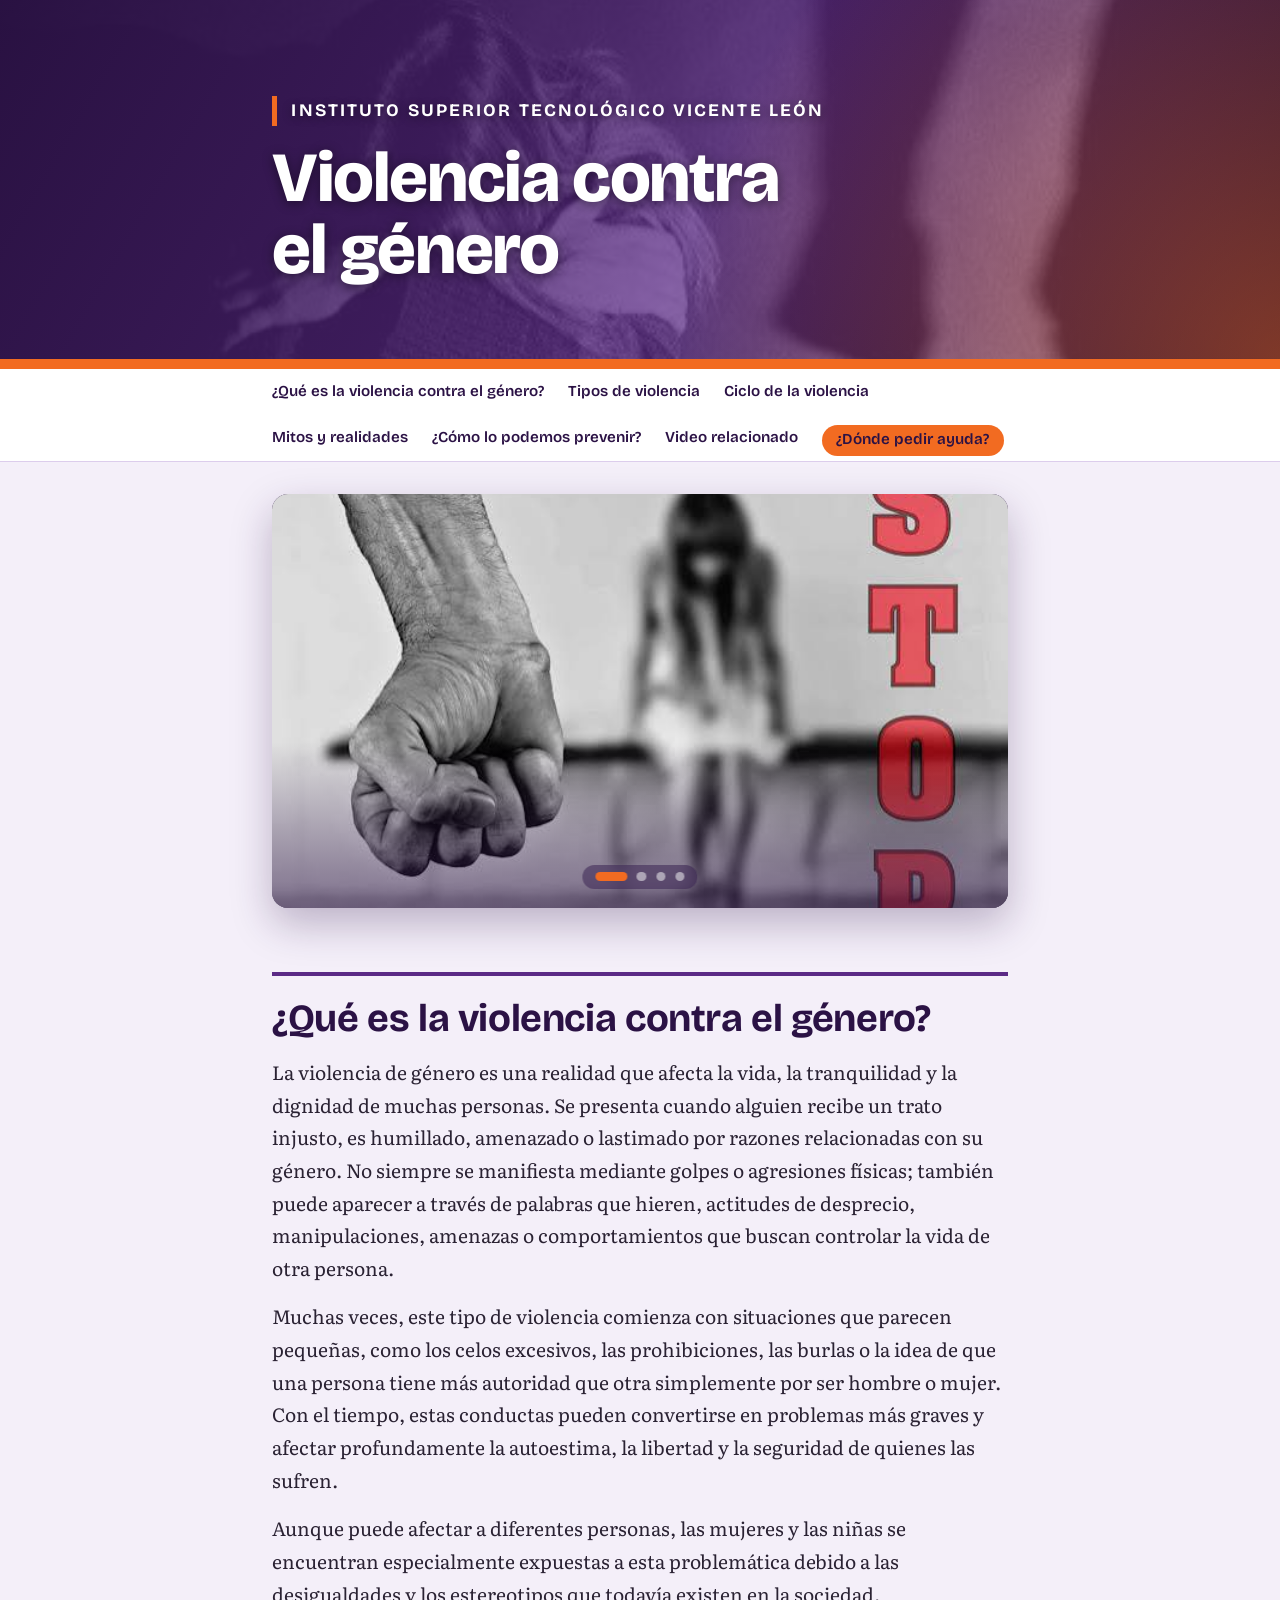
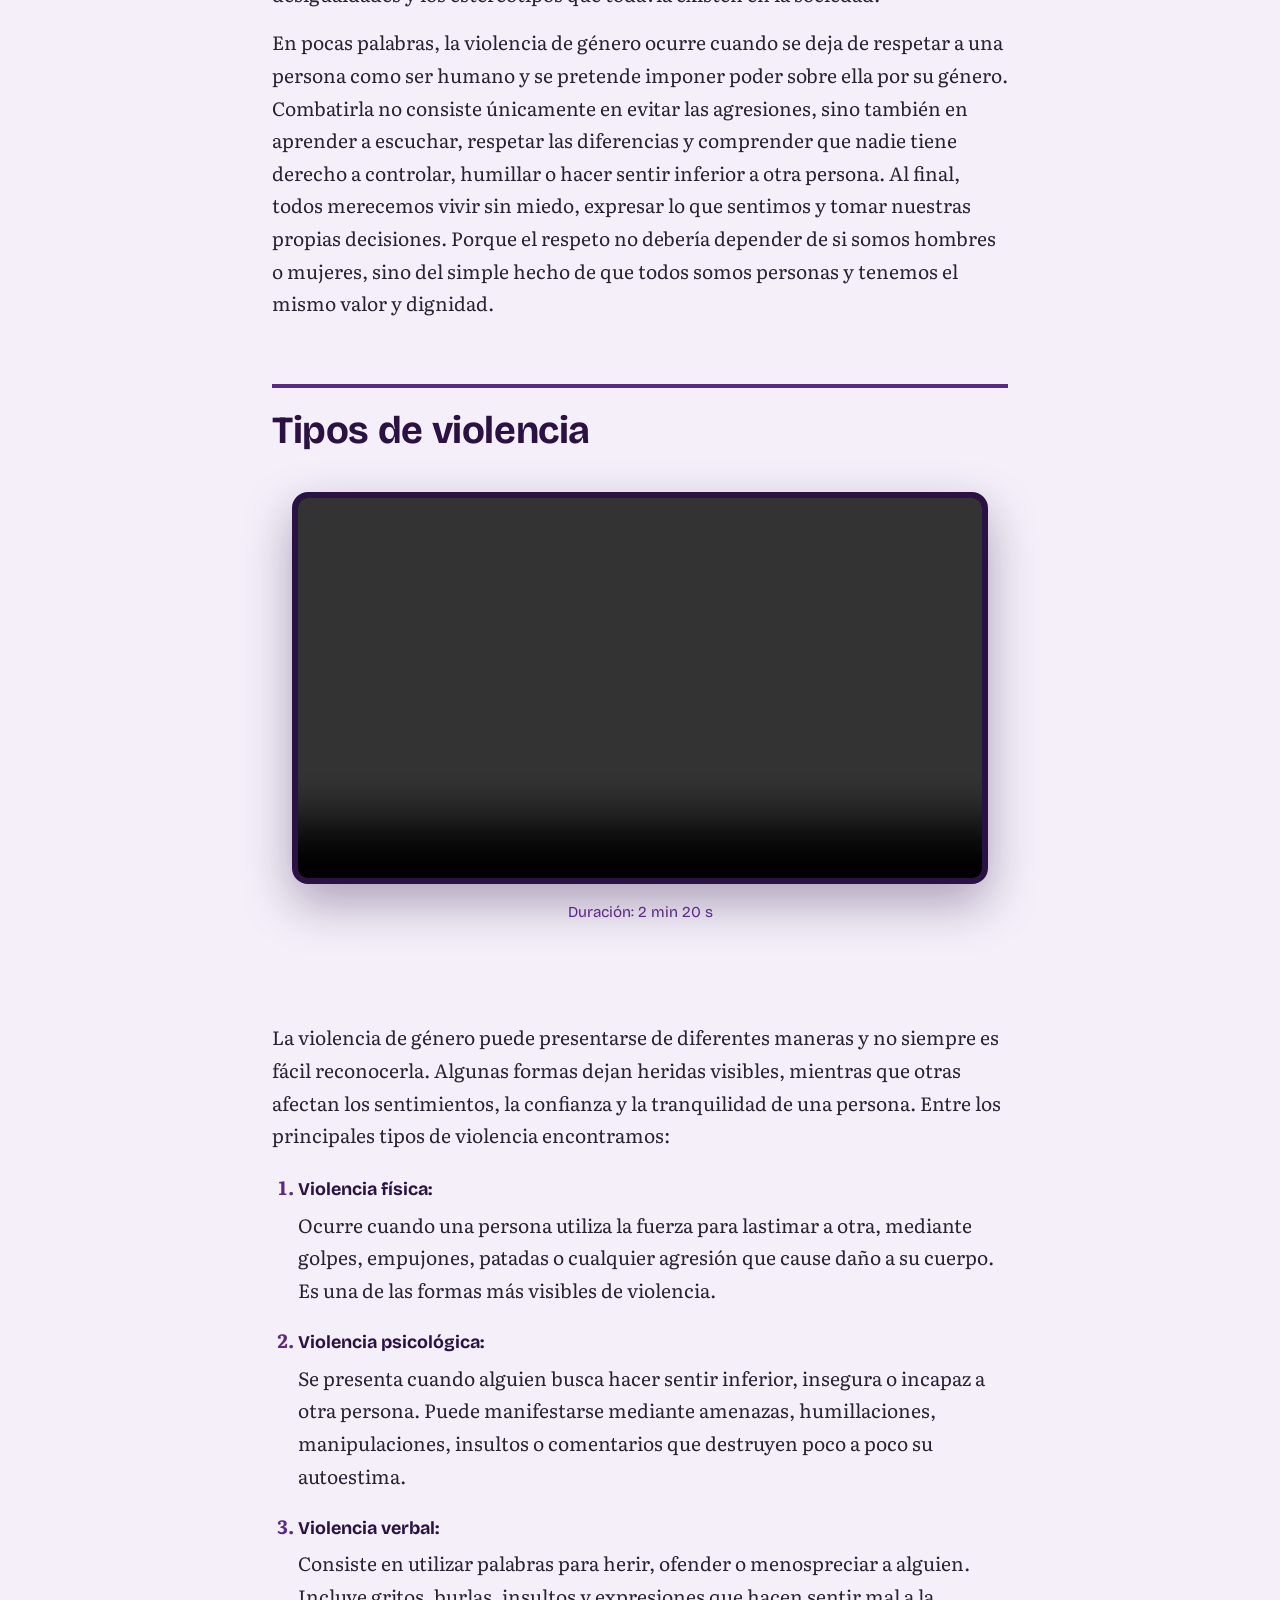
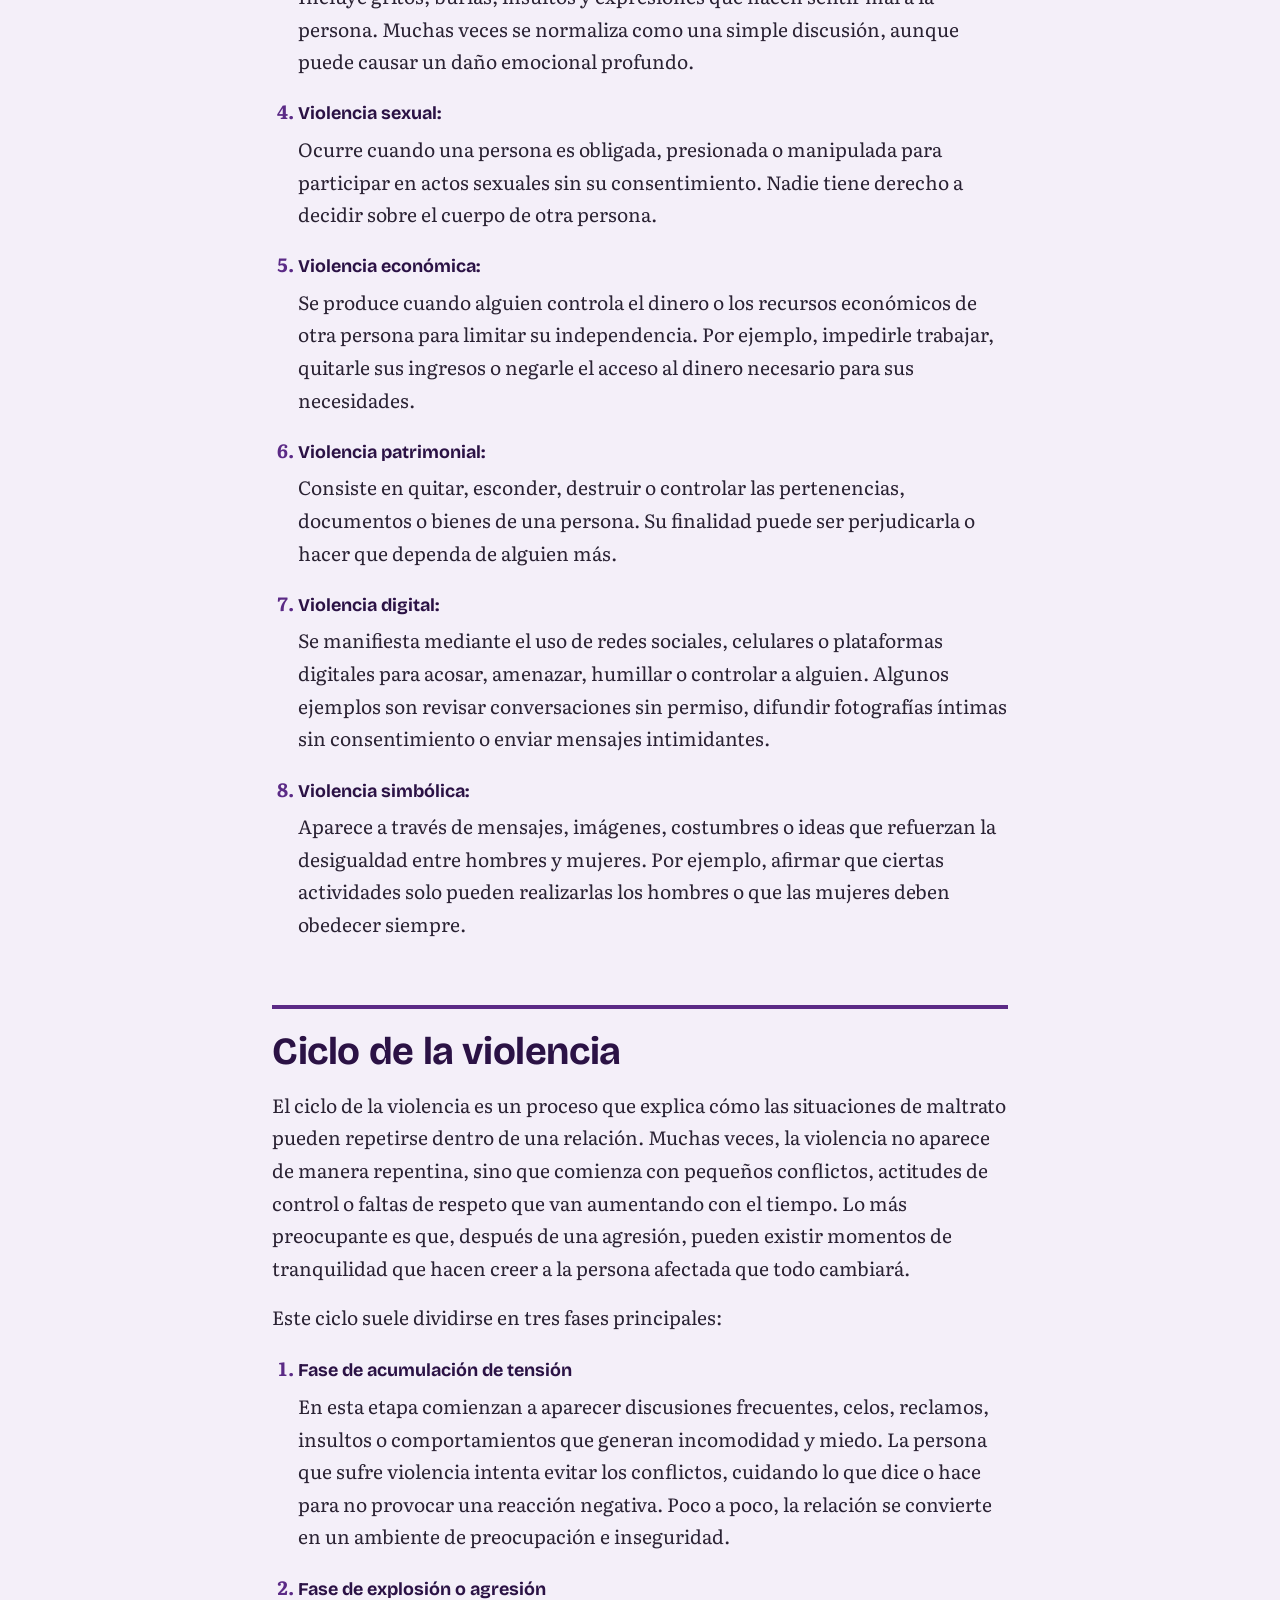
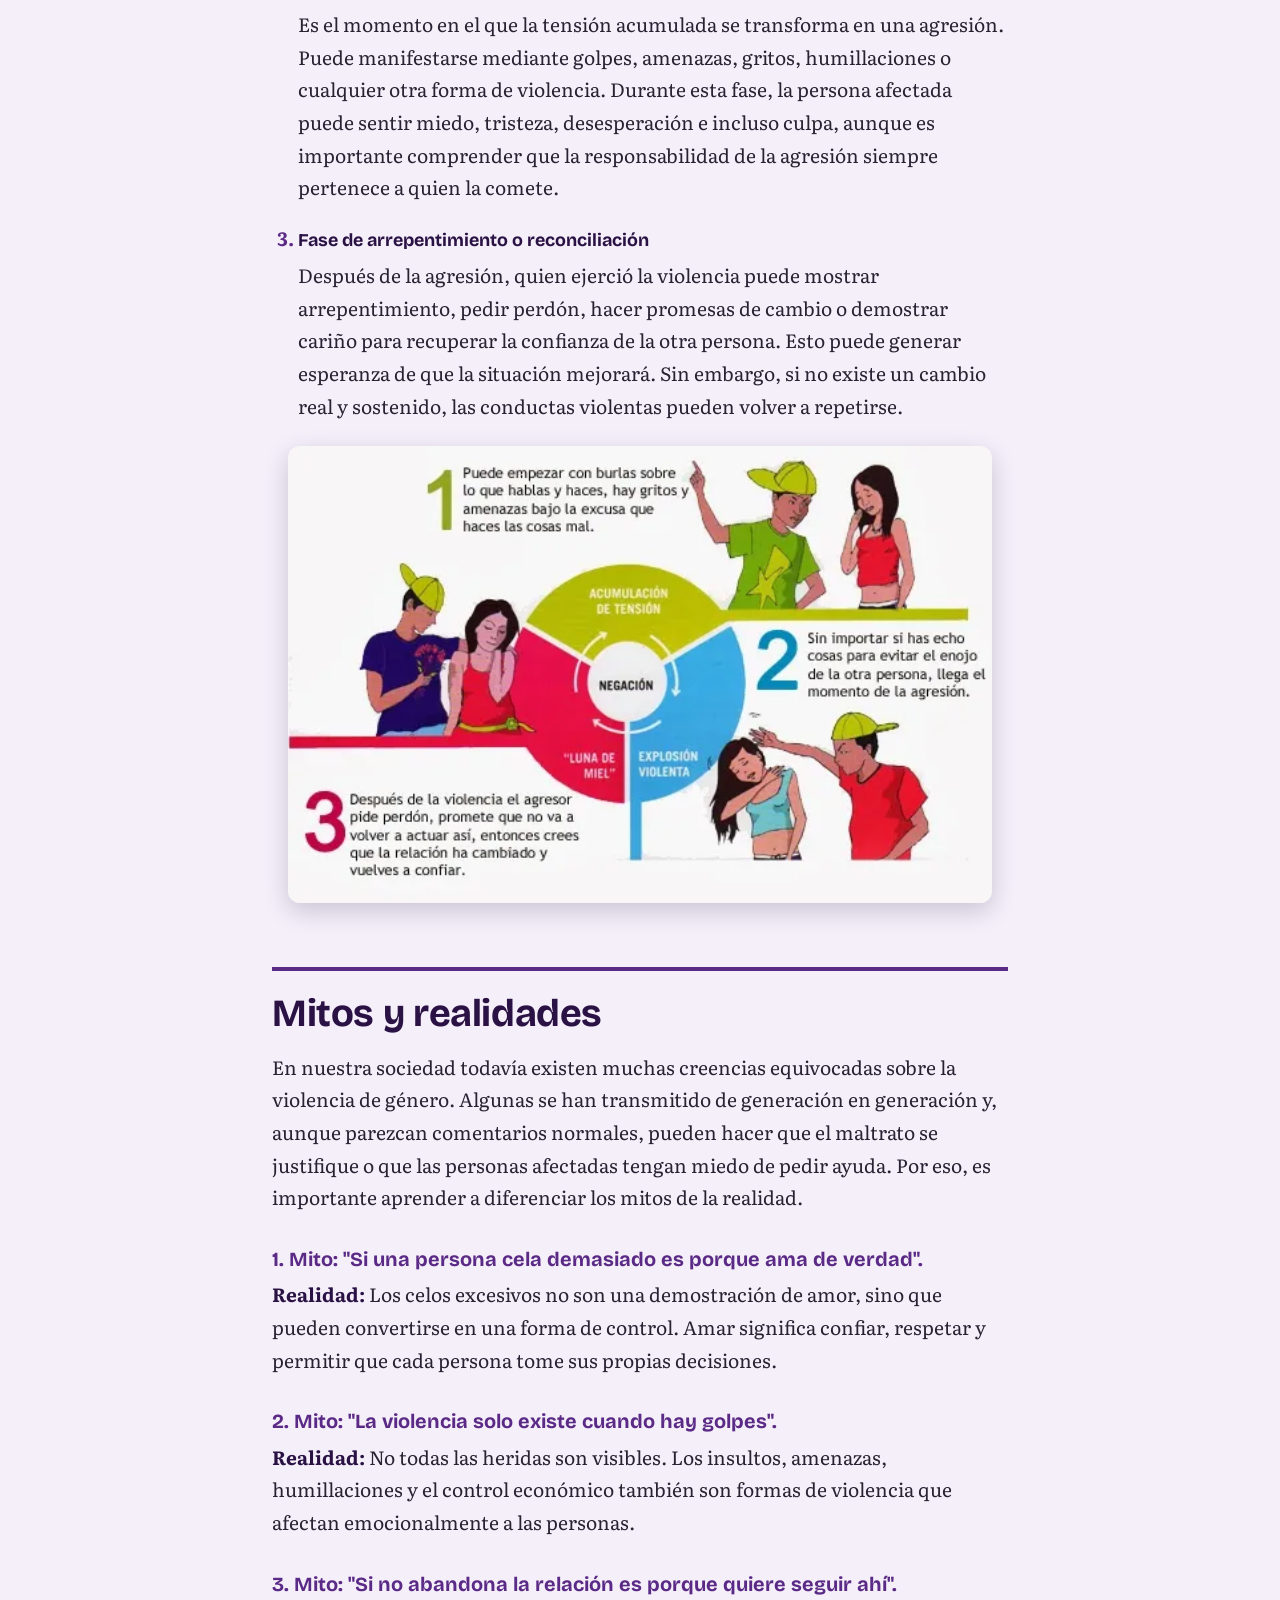
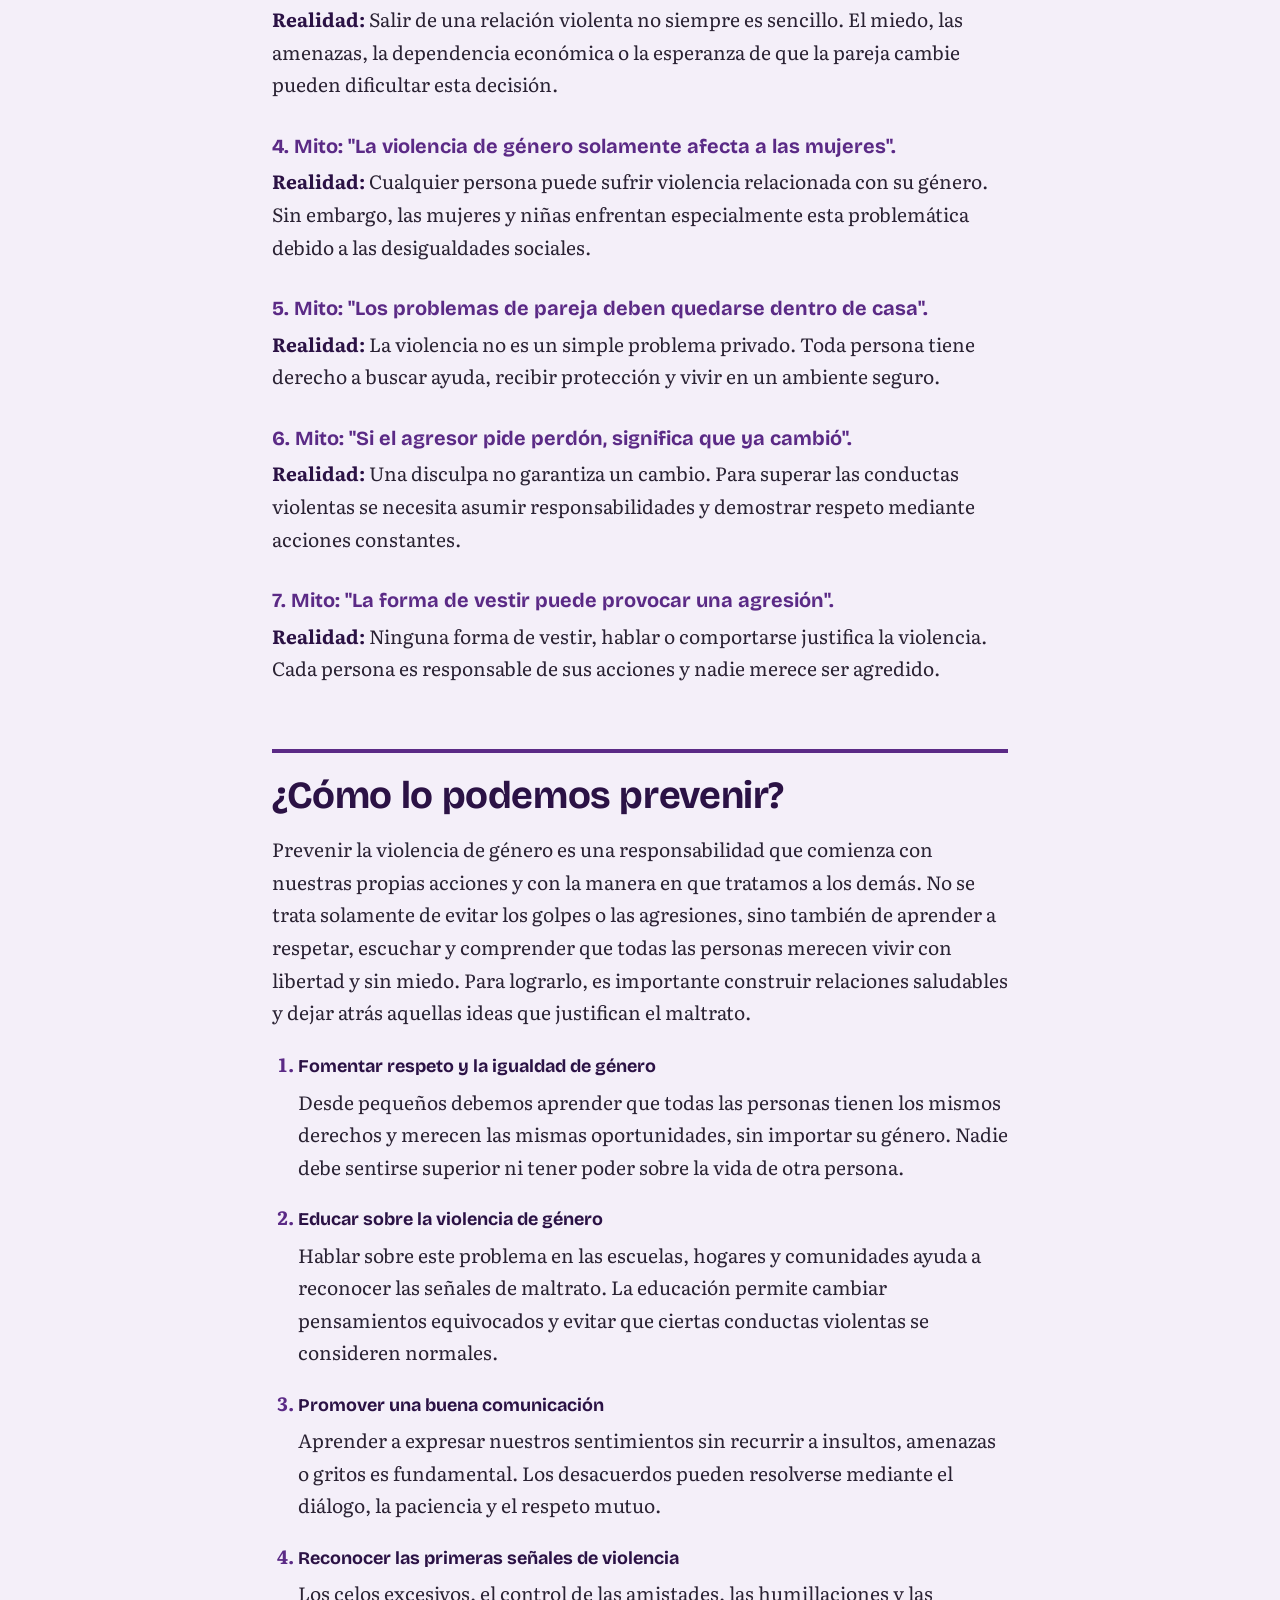
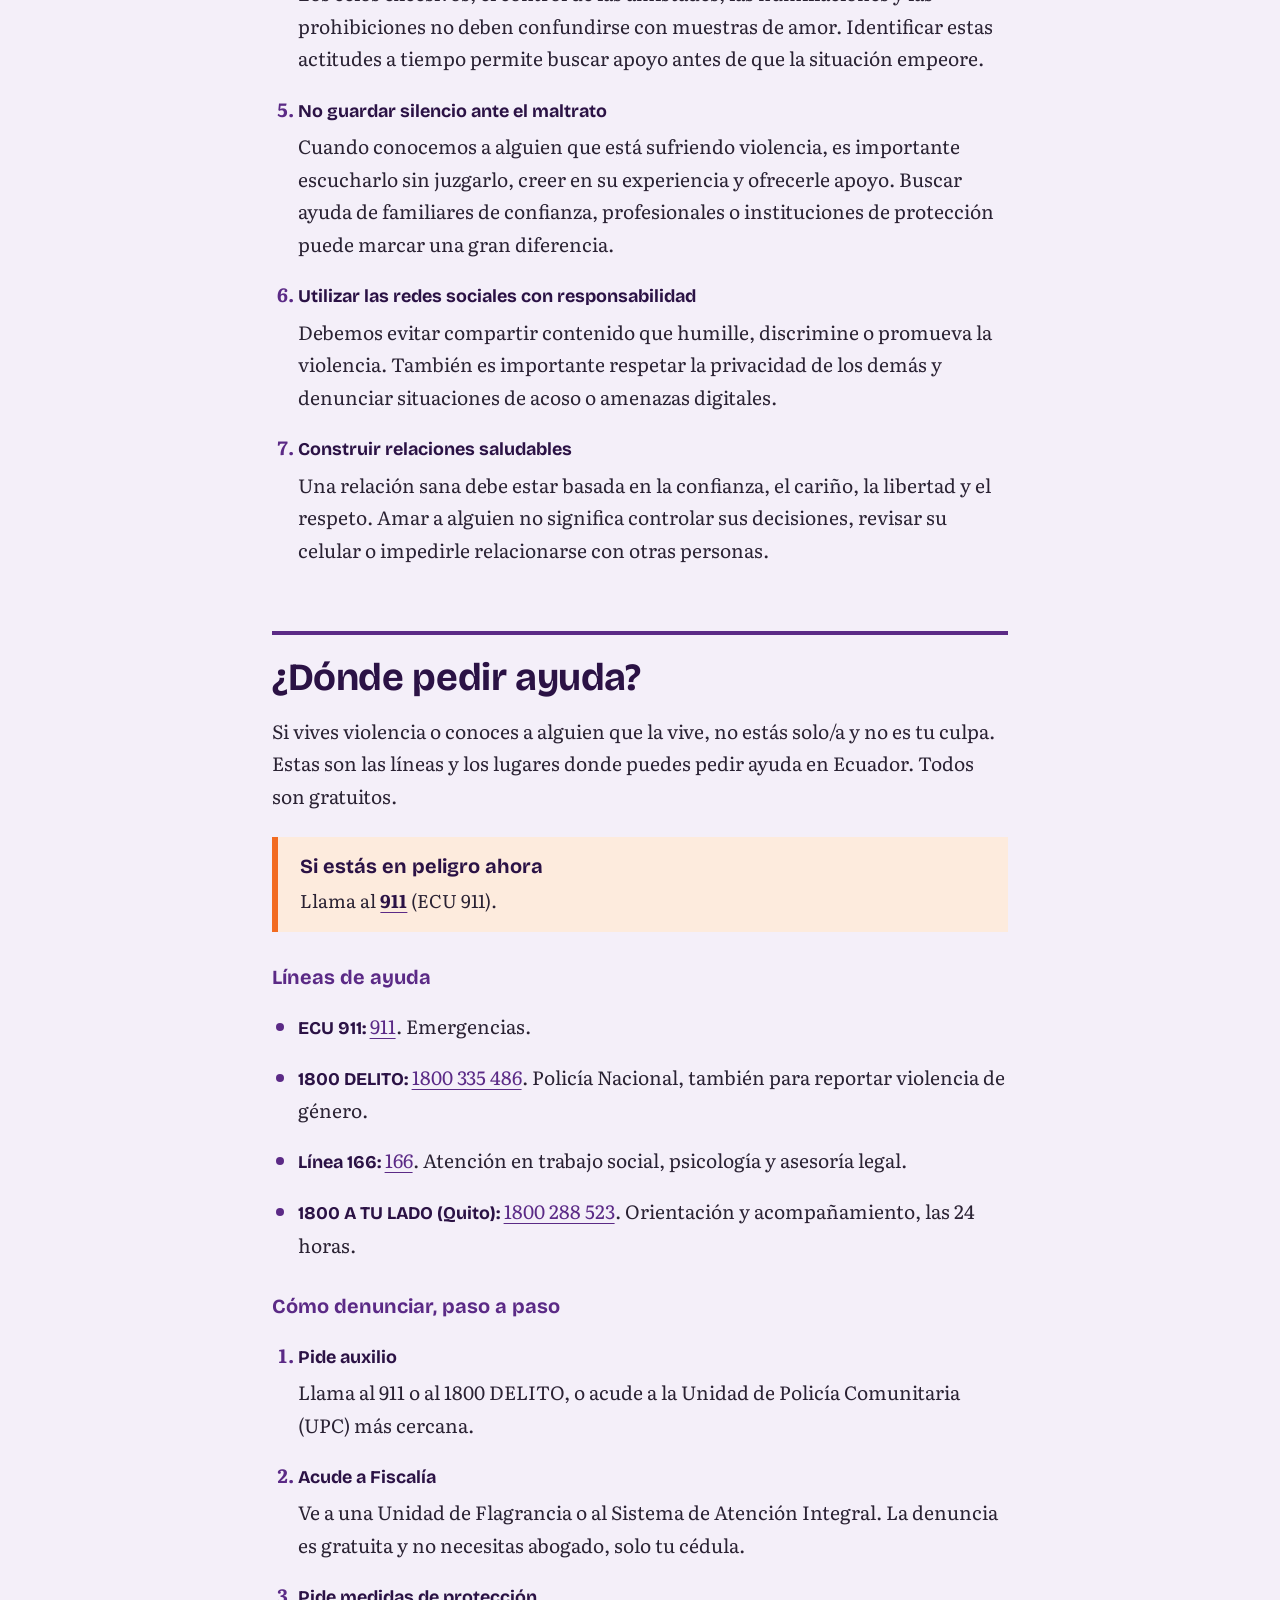
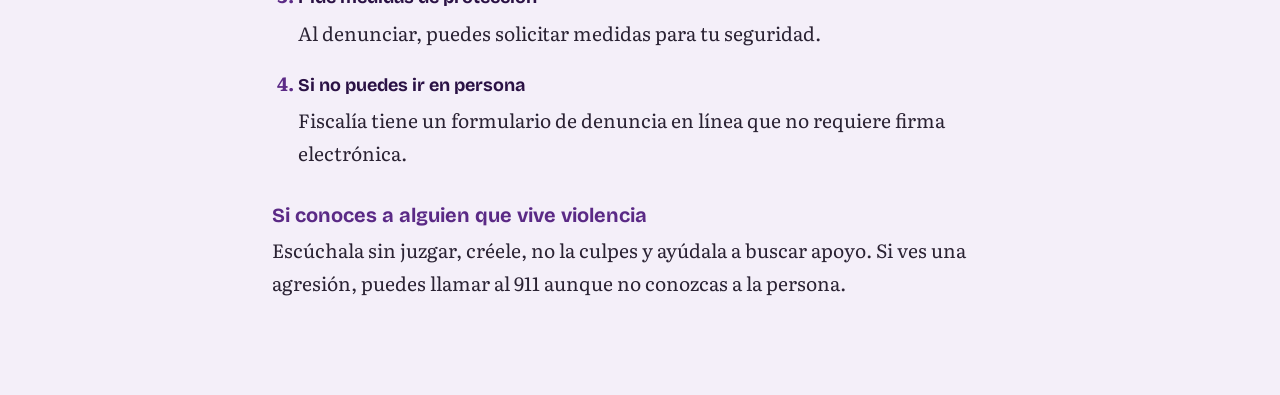
==== index.html @ 66f04897 "Update index.html" ====
<!DOCTYPE html>
<html lang="es">
<head>
    <meta charset="UTF-8">
    <meta name="viewport" content="width=device-width, initial-scale=1.0">
    <title>Violencia contra el género</title>
    <link rel="preconnect" href="https://fonts.googleapis.com">
    <link rel="preconnect" href="https://fonts.gstatic.com" crossorigin>
    <link href="https://fonts.googleapis.com/css2?family=Bricolage+Grotesque:opsz,wght@12..96,200..800&family=Literata:ital,opsz,wght@0,7..72,200..900;1,7..72,200..900&display=swap" rel="stylesheet">
    <link rel="stylesheet" href="./Style.css">
</head>
<body>
    <div id="contenido">
        <header>
            <p class="institucion">Instituto Superior Tecnológico Vicente León</p>
            <h1>Violencia contra el género</h1>
        </header>
        <nav>
            <ul>
                <li><a href="#que-es">¿Qué es la violencia contra el género?</a></li>
                <li><a href="#tipos">Tipos de violencia</a></li>
                <li><a href="#ciclo">Ciclo de la violencia</a></li>
                <li><a href="#mitos">Mitos y realidades</a></li>
                <li><a href="#prevencion">¿Cómo lo podemos prevenir?</a></li>
                 <li><a href="video.html">Video relacionado</a></li>
                <li><a href="#ayuda">¿Dónde pedir ayuda?</a></li>
            </ul>
        </nav>
         <section class="container">
            <div class="slider-wrapper">
              <div class="slider">
                 <img id="slider-1" src="./imagenes/imagen1.png" alt="">
                  <img id="slider-2" src="./imagenes/imagen3.png" alt="">
                   <img id="slider-3" src="./imagenes/imagen8.png" alt="">
                    <img id="slider-4" src="./imagenes/imagen7.png" alt="">
              </div>
              <button class="flecha prev" aria-label="Anterior">&#10094;</button>
              <button class="flecha next" aria-label="Siguiente">&#10095;</button>
              <div class="slider-nav">
                <a href="#slider-1"></a>
                 <a href="#slider-2"></a>
                  <a href="#slider-3"></a>
                   <a href="#slider-4"></a>
              </div>
            </div>
           </section>
        <main>
            <article id="articulo1">
                <h2 id="que-es">¿Qué es la violencia contra el género?</h2>
                <p>La violencia de género es una realidad que afecta la vida, la tranquilidad y la dignidad de muchas personas. Se presenta cuando alguien recibe un trato injusto, es humillado, amenazado o lastimado por razones relacionadas con su género. No siempre se manifiesta mediante golpes o agresiones físicas; también puede aparecer a través de palabras que hieren, actitudes de desprecio, manipulaciones, amenazas o comportamientos que buscan controlar la vida de otra persona.</p>
                <p>Muchas veces, este tipo de violencia comienza con situaciones que parecen pequeñas, como los celos excesivos, las prohibiciones, las burlas o la idea de que una persona tiene más autoridad que otra simplemente por ser hombre o mujer. Con el tiempo, estas conductas pueden convertirse en problemas más graves y afectar profundamente la autoestima, la libertad y la seguridad de quienes las sufren.</p>
                <p>Aunque puede afectar a diferentes personas, las mujeres y las niñas se encuentran especialmente expuestas a esta problemática debido a las desigualdades y los estereotipos que todavía existen en la sociedad.</p>
                <p>En pocas palabras, la violencia de género ocurre cuando se deja de respetar a una persona como ser humano y se pretende imponer poder sobre ella por su género. Combatirla no consiste únicamente en evitar las agresiones, sino también en aprender a escuchar, respetar las diferencias y comprender que nadie tiene derecho a controlar, humillar o hacer sentir inferior a otra persona. Al final, todos merecemos vivir sin miedo, expresar lo que sentimos y tomar nuestras propias decisiones. Porque el respeto no debería depender de si somos hombres o mujeres, sino del simple hecho de que todos somos personas y tenemos el mismo valor y dignidad.</p>
            </article>
            <article id="articulo2">
                <h2 id="tipos">Tipos de violencia</h2>
                 
             <main>
            <section class="sala-video">
                   <video controls preload="metadata">
                   <source src="./videos/Tipos y Modalidades De Violencia.mp4" type="video/mp4">
                      Tu navegador no puede reproducir este video.
                        </video>
                             <p class="pie-video">Duración: 2 min 20 s</p>
                     </section>
                 </main>
                <p>La violencia de género puede presentarse de diferentes maneras y no siempre es fácil reconocerla. Algunas formas dejan heridas visibles, mientras que otras afectan los sentimientos, la confianza y la tranquilidad de una persona. Entre los principales tipos de violencia encontramos:</p>
                <ol>
                    <li>
                        <strong>Violencia física:</strong>
                        <p>Ocurre cuando una persona utiliza la fuerza para lastimar a otra, mediante golpes, empujones, patadas o cualquier agresión que cause daño a su cuerpo. Es una de las formas más visibles de violencia.</p>
                    </li>
                    <li>
                        <strong>Violencia psicológica:</strong>
                        <p>Se presenta cuando alguien busca hacer sentir inferior, insegura o incapaz a otra persona. Puede manifestarse mediante amenazas, humillaciones, manipulaciones, insultos o comentarios que destruyen poco a poco su autoestima.</p>
                    </li>
                    <li>
                        <strong>Violencia verbal:</strong>
                        <p>Consiste en utilizar palabras para herir, ofender o menospreciar a alguien. Incluye gritos, burlas, insultos y expresiones que hacen sentir mal a la persona. Muchas veces se normaliza como una simple discusión, aunque puede causar un daño emocional profundo.</p>
                    </li>
                    <li>
                        <strong>Violencia sexual:</strong>
                        <p>Ocurre cuando una persona es obligada, presionada o manipulada para participar en actos sexuales sin su consentimiento. Nadie tiene derecho a decidir sobre el cuerpo de otra persona.</p>
                    </li>
                    <li>
                        <strong>Violencia económica:</strong>
                        <p>Se produce cuando alguien controla el dinero o los recursos económicos de otra persona para limitar su independencia. Por ejemplo, impedirle trabajar, quitarle sus ingresos o negarle el acceso al dinero necesario para sus necesidades.</p>
                    </li>
                    <li>
                        <strong>Violencia patrimonial:</strong>
                        <p>Consiste en quitar, esconder, destruir o controlar las pertenencias, documentos o bienes de una persona. Su finalidad puede ser perjudicarla o hacer que dependa de alguien más.</p>
                    </li>
                    <li>
                        <strong>Violencia digital:</strong>
                        <p>Se manifiesta mediante el uso de redes sociales, celulares o plataformas digitales para acosar, amenazar, humillar o controlar a alguien. Algunos ejemplos son revisar conversaciones sin permiso, difundir fotografías íntimas sin consentimiento o enviar mensajes intimidantes.</p>
                    </li>
                    <li>
                        <strong>Violencia simbólica:</strong>
                        <p>Aparece a través de mensajes, imágenes, costumbres o ideas que refuerzan la desigualdad entre hombres y mujeres. Por ejemplo, afirmar que ciertas actividades solo pueden realizarlas los hombres o que las mujeres deben obedecer siempre.</p>
                    </li>
                </ol>
            </article>
            <article id="articulo3">
                <h2 id="ciclo">Ciclo de la violencia</h2>
                <p>El ciclo de la violencia es un proceso que explica cómo las situaciones de maltrato pueden repetirse dentro de una relación. Muchas veces, la violencia no aparece de manera repentina, sino que comienza con pequeños conflictos, actitudes de control o faltas de respeto que van aumentando con el tiempo. Lo más preocupante es que, después de una agresión, pueden existir momentos de tranquilidad que hacen creer a la persona afectada que todo cambiará.</p>
                <p>Este ciclo suele dividirse en tres fases principales:</p>
                <ol>
                    <li>
                        <strong>Fase de acumulación de tensión</strong>
                        <p>En esta etapa comienzan a aparecer discusiones frecuentes, celos, reclamos, insultos o comportamientos que generan incomodidad y miedo. La persona que sufre violencia intenta evitar los conflictos, cuidando lo que dice o hace para no provocar una reacción negativa. Poco a poco, la relación se convierte en un ambiente de preocupación e inseguridad.</p>
                    </li>
                    <li>
                        <strong>Fase de explosión o agresión</strong>
                        <p>Es el momento en el que la tensión acumulada se transforma en una agresión. Puede manifestarse mediante golpes, amenazas, gritos, humillaciones o cualquier otra forma de violencia. Durante esta fase, la persona afectada puede sentir miedo, tristeza, desesperación e incluso culpa, aunque es importante comprender que la responsabilidad de la agresión siempre pertenece a quien la comete.</p>
                    </li>
                    <li>
                        <strong>Fase de arrepentimiento o reconciliación</strong>
                        <p>Después de la agresión, quien ejerció la violencia puede mostrar arrepentimiento, pedir perdón, hacer promesas de cambio o demostrar cariño para recuperar la confianza de la otra persona. Esto puede generar esperanza de que la situación mejorará. Sin embargo, si no existe un cambio real y sostenido, las conductas violentas pueden volver a repetirse.</p>
                    </li>
                </ol>
                  <img class="figura" src="./imagenes/ciclo-violencia.png" alt="Ejemplo del ciclo de violencia" >
            </article>
            <article id="articulo4">
                <h2 id="mitos">Mitos y realidades</h2>
                <p>En nuestra sociedad todavía existen muchas creencias equivocadas sobre la violencia de género. Algunas se han transmitido de generación en generación y, aunque parezcan comentarios normales, pueden hacer que el maltrato se justifique o que las personas afectadas tengan miedo de pedir ayuda. Por eso, es importante aprender a diferenciar los mitos de la realidad.</p>

                <h3>1. Mito: "Si una persona cela demasiado es porque ama de verdad".</h3>
                <p><strong>Realidad:</strong> Los celos excesivos no son una demostración de amor, sino que pueden convertirse en una forma de control. Amar significa confiar, respetar y permitir que cada persona tome sus propias decisiones.</p>

                <h3>2. Mito: "La violencia solo existe cuando hay golpes".</h3>
                <p><strong>Realidad:</strong> No todas las heridas son visibles. Los insultos, amenazas, humillaciones y el control económico también son formas de violencia que afectan emocionalmente a las personas.</p>

                <h3>3. Mito: "Si no abandona la relación es porque quiere seguir ahí".</h3>
                <p><strong>Realidad:</strong> Salir de una relación violenta no siempre es sencillo. El miedo, las amenazas, la dependencia económica o la esperanza de que la pareja cambie pueden dificultar esta decisión.</p>

                <h3>4. Mito: "La violencia de género solamente afecta a las mujeres".</h3>
                <p><strong>Realidad:</strong> Cualquier persona puede sufrir violencia relacionada con su género. Sin embargo, las mujeres y niñas enfrentan especialmente esta problemática debido a las desigualdades sociales.</p>

                <h3>5. Mito: "Los problemas de pareja deben quedarse dentro de casa".</h3>
                <p><strong>Realidad:</strong> La violencia no es un simple problema privado. Toda persona tiene derecho a buscar ayuda, recibir protección y vivir en un ambiente seguro.</p>

                <h3>6. Mito: "Si el agresor pide perdón, significa que ya cambió".</h3>
                <p><strong>Realidad:</strong> Una disculpa no garantiza un cambio. Para superar las conductas violentas se necesita asumir responsabilidades y demostrar respeto mediante acciones constantes.</p>

                <h3>7. Mito: "La forma de vestir puede provocar una agresión".</h3>
                <p><strong>Realidad:</strong> Ninguna forma de vestir, hablar o comportarse justifica la violencia. Cada persona es responsable de sus acciones y nadie merece ser agredido.</p>
            </article>
            <article id="articulo5">
                <h2 id="prevencion">¿Cómo lo podemos prevenir?</h2>
                <p>Prevenir la violencia de género es una responsabilidad que comienza con nuestras propias acciones y con la manera en que tratamos a los demás. No se trata solamente de evitar los golpes o las agresiones, sino también de aprender a respetar, escuchar y comprender que todas las personas merecen vivir con libertad y sin miedo. Para lograrlo, es importante construir relaciones saludables y dejar atrás aquellas ideas que justifican el maltrato.</p>
                <ol>
                    <li>
                        <strong>Fomentar respeto y la igualdad de género</strong>
                        <p>Desde pequeños debemos aprender que todas las personas tienen los mismos derechos y merecen las mismas oportunidades, sin importar su género. Nadie debe sentirse superior ni tener poder sobre la vida de otra persona.</p>
                    </li>
                    <li>
                        <strong>Educar sobre la violencia de género</strong>
                        <p>Hablar sobre este problema en las escuelas, hogares y comunidades ayuda a reconocer las señales de maltrato. La educación permite cambiar pensamientos equivocados y evitar que ciertas conductas violentas se consideren normales.</p>
                    </li>
                    <li>
                        <strong>Promover una buena comunicación</strong>
                        <p>Aprender a expresar nuestros sentimientos sin recurrir a insultos, amenazas o gritos es fundamental. Los desacuerdos pueden resolverse mediante el diálogo, la paciencia y el respeto mutuo.</p>
                    </li>
                    <li>
                        <strong>Reconocer las primeras señales de violencia</strong>
                        <p>Los celos excesivos, el control de las amistades, las humillaciones y las prohibiciones no deben confundirse con muestras de amor. Identificar estas actitudes a tiempo permite buscar apoyo antes de que la situación empeore.</p>
                    </li>
                    <li>
                        <strong>No guardar silencio ante el maltrato</strong>
                        <p>Cuando conocemos a alguien que está sufriendo violencia, es importante escucharlo sin juzgarlo, creer en su experiencia y ofrecerle apoyo. Buscar ayuda de familiares de confianza, profesionales o instituciones de protección puede marcar una gran diferencia.</p>
                    </li>
                    <li>
                        <strong>Utilizar las redes sociales con responsabilidad</strong>
                        <p>Debemos evitar compartir contenido que humille, discrimine o promueva la violencia. También es importante respetar la privacidad de los demás y denunciar situaciones de acoso o amenazas digitales.</p>
                    </li>
                    <li>
                        <strong>Construir relaciones saludables</strong>
                        <p>Una relación sana debe estar basada en la confianza, el cariño, la libertad y el respeto. Amar a alguien no significa controlar sus decisiones, revisar su celular o impedirle relacionarse con otras personas.</p>
                    </li>
                </ol>
            </article>
            <article id="articulo6">
                <h2 id="ayuda">¿Dónde pedir ayuda?</h2>
                <p>Si vives violencia o conoces a alguien que la vive, no estás solo/a y no es tu culpa. Estas son las líneas y los lugares donde puedes pedir ayuda en Ecuador. Todos son gratuitos.</p>

                <div class="emergencia">
                    <h3>Si estás en peligro ahora</h3>
                    <p>Llama al <a href="tel:911"><strong>911</strong></a> (ECU 911).</p>
                </div>

                <h3>Líneas de ayuda</h3>
                <ul>
                    <li>
                        <strong>ECU 911:</strong> <a href="tel:911">911</a>. Emergencias.
                    </li>
                    <li>
                        <strong>1800 DELITO:</strong>
                        <a href="tel:1800335486">1800 335 486</a>. Policía Nacional, también para reportar violencia de género.
                    </li>
                    <li>
                        <strong>Línea 166:</strong> <a href="tel:166">166</a>. Atención en trabajo social, psicología y asesoría legal.
                    </li>
                    <li>
                        <strong>1800 A TU LADO (Quito):</strong>
                        <a href="tel:1800288523">1800 288 523</a>. Orientación y acompañamiento, las 24 horas.
                    </li>
                </ul>

                <h3>Cómo denunciar, paso a paso</h3>
                <ol>
                    <li>
                        <strong>Pide auxilio</strong>
                        <p>Llama al 911 o al 1800 DELITO, o acude a la Unidad de Policía Comunitaria (UPC) más cercana.</p>
                    </li>
                    <li>
                        <strong>Acude a Fiscalía</strong>
                        <p>Ve a una Unidad de Flagrancia o al Sistema de Atención Integral. La denuncia es gratuita y no necesitas abogado, solo tu cédula.</p>
                    </li>
                    <li>
                        <strong>Pide medidas de protección</strong>
                        <p>Al denunciar, puedes solicitar medidas para tu seguridad.</p>
                    </li>
                    <li>
                        <strong>Si no puedes ir en persona</strong>
                        <p>Fiscalía tiene un formulario de denuncia en línea que no requiere firma electrónica.</p>
                    </li>
                </ol>

                <h3>Si conoces a alguien que vive violencia</h3>
                <p>Escúchala sin juzgar, créele, no la culpes y ayúdala a buscar apoyo. Si ves una agresión, puedes llamar al 911 aunque no conozcas a la persona.</p>
            </article>
        </main>       
    </div>
  <script>
  const slider = document.querySelector('.slider');
  const imagenes = slider.querySelectorAll('img');
  const puntos = document.querySelectorAll('.slider-nav a');
  const wrapper = document.querySelector('.slider-wrapper');

  const TIEMPO = 3000; 
  let indice = 0;
  let intervalo;

  function irA(i) {
    indice = i;
    slider.scrollTo({ left: imagenes[i].offsetLeft, behavior: 'smooth' });
    puntos.forEach((p, n) => p.classList.toggle('activo', n === i));
  }

  function siguiente() {
    irA((indice + 1) % imagenes.length);
  }

  function anterior() {
    irA((indice - 1 + imagenes.length) % imagenes.length);
  }

  function iniciar() {
    clearInterval(intervalo);
    intervalo = setInterval(siguiente, TIEMPO);
  }

 puntos.forEach((punto, i) => {
  punto.addEventListener('click', e => {
    e.preventDefault();
    irA(i);
    iniciar();
    });
  });

  document.querySelector('.next').addEventListener('click', () => { siguiente(); iniciar(); });
  document.querySelector('.prev').addEventListener('click', () => { anterior(); iniciar(); });

  wrapper.addEventListener('mouseenter', () => clearInterval(intervalo));
  wrapper.addEventListener('mouseleave', iniciar);

 irA(0);
 if (!window.matchMedia('(prefers-reduced-motion: reduce)').matches) {
  iniciar();
}
</script>
</body>
</html>
---- Style.css ----
:root {
  --ciruela: #2b1245;
  --violeta: #5b2a86;
  --lila: #f4eff9;
  --lila-borde: #dccdec;
  --tinta: #2a2233;
  --naranja: #f26b21;
  --naranja-suave: #fdebdd;
  --ancho: min(46rem, calc(100% - 2.5rem));
}

* {
  box-sizing: border-box;
}

html {
  scroll-behavior: smooth;
}


body {
  margin: 0;
  background: var(--lila);
  color: var(--tinta);
  font-family: "Literata", Georgia, "Times New Roman", serif;
  font-size: clamp(1.05rem, 1rem + 0.25vw, 1.2rem);
  line-height: 1.7;
}


header {
  background-color: var(--ciruela);
  background-image:
    radial-gradient(circle at 100% 100%, rgba(242, 107, 33, .45) 0%, transparent 45%),
    linear-gradient(120deg, rgba(43, 18, 69, .95) 0%, rgba(91, 42, 134, .75) 55%, rgba(91, 42, 134, .35) 100%),
    url("imagenes/imagen2.png");
  background-size: cover;
  background-position: center;
  background-repeat: no-repeat;
  
  color: #fff;
  padding: clamp(2.5rem, 9vw, 6rem) 0 clamp(2rem, 7vw, 4.5rem);
  border-bottom: 10px solid var(--naranja);
  
}

header h1 {
  max-width: var(--ancho);
  margin: 0 auto;
  font-family: "Bricolage Grotesque", "Arial Narrow", Arial, sans-serif;
  font-size: clamp(2.4rem, 9vw, 4.4rem);
  font-weight: 800;
  line-height: 1.03;
  letter-spacing: -0.02em;
  text-wrap: balance;
  text-shadow: 0 2px 12px rgba(0, 0, 0, .45);
}
header .institucion {
  max-width: var(--ancho);
  margin: 0 auto 1rem;
  padding-left: .9rem;
  border-left: 5px solid var(--naranja);
  font-family: "Bricolage Grotesque", Arial, sans-serif;
  font-size: clamp(.85rem, 2.5vw, 1.1rem);
  font-weight: 700;
  letter-spacing: .12em;
  text-transform: uppercase;
  text-shadow: 0 2px 10px rgba(0, 0, 0, .45);
  
}

nav {
  position: sticky;
  top: 0;
  z-index: 10;
  background: #fff;
  border-bottom: 1px solid var(--lila-borde);
}

nav ul {
  max-width: var(--ancho);
  margin: 0 auto;
  padding: 0;
  list-style: none;
  display: flex;
  flex-wrap: wrap;
  align-items: center;
  gap: 0 1.5rem;
}

nav a {
  display: inline-block;
  padding: 0.8rem 0 0.65rem;
  border-bottom: 3px solid transparent;
  color: var(--ciruela);
  font-family: "Bricolage Grotesque", Arial, sans-serif;
  font-size: 0.95rem;
  font-weight: 600;
  line-height: 1.3;
  text-decoration: none;
}

nav a:hover {
  border-bottom-color: var(--naranja);
}

nav a[href="#ayuda"] {
  padding: 0.35rem 0.9rem;
  border: none;
  border-radius: 999px;
  background: var(--naranja);
  color: var(--ciruela);
}

nav a[href="#ayuda"]:hover {
  background: var(--ciruela);
  color: #fff;
}


.container {
  padding: 2rem 0 0;
}

.slider-wrapper {
  position: relative;
  width: var(--ancho);
  max-width: 56rem;
  margin: 0 auto;
  border-radius: 1rem;
  overflow: hidden;
  background: var(--ciruela);
  box-shadow: 0 1rem 2.5rem rgba(43, 18, 69, .28);
}


.slider-wrapper::after {
  content: "";
  position: absolute;
  inset: 0;
  background: linear-gradient(to top, rgba(43, 18, 69, .55), transparent 40%);
  pointer-events: none;
  z-index: 1;
}

.slider {
  display: flex;
  aspect-ratio: 16 / 9;
  overflow-x: hidden;
  scroll-snap-type: x mandatory;
  scroll-behavior: smooth;
}

.slider img {
  flex: 1 0 100%;
  width: 100%;
  height: 100%;
  object-fit: cover;
  scroll-snap-align: start;
}


.slider-nav {
  position: absolute;
  bottom: 1.2rem;
  left: 50%;
  transform: translateX(-50%);
  display: flex;
  gap: .6rem;
  padding: .45rem .8rem;
  background: rgba(43, 18, 69, .45);
  backdrop-filter: blur(6px);
  border-radius: 2rem;
  z-index: 2;
}

.slider-nav a {
  display: block;
  width: .6rem;
  height: .6rem;
  border-radius: 1rem;
  background: #fff;
  opacity: .5;
  transition: all .3s ease;
}

.slider-nav a:hover {
  opacity: .9;
}

.slider-nav a.activo {
  width: 2rem;
  background: var(--naranja);
  opacity: 1;
}


.flecha {
  position: absolute;
  top: 50%;
  transform: translateY(-50%);
  width: 2.8rem;
  height: 2.8rem;
  border: none;
  border-radius: 50%;
  background: rgba(255, 255, 255, .25);
  backdrop-filter: blur(6px);
  color: #fff;
  font-size: 1.1rem;
  cursor: pointer;
  z-index: 2;
  opacity: 0;
  transition: opacity .3s, background .3s;
}

.slider-wrapper:hover .flecha,
.flecha:focus-visible {
  opacity: 1;
}

.flecha:hover {
  background: rgba(255, 255, 255, .5);
}

.prev { left: 1rem; }
.next { right: 1rem; }


main {
  padding-bottom: 5rem;
}

main > * {
  max-width: var(--ancho);
  margin-inline: auto;
}

h2 {
  margin-top: 4rem;
  margin-bottom: 1rem;
  padding-top: 1.25rem;
  border-top: 4px solid var(--violeta);
  color: var(--ciruela);
  font-family: "Bricolage Grotesque", Arial, sans-serif;
  font-size: clamp(1.7rem, 4.5vw, 2.4rem);
  font-weight: 700;
  line-height: 1.15;
  letter-spacing: -0.01em;
  scroll-margin-top: 4.5rem;
}

h3 {
  margin-top: 2rem;
  margin-bottom: 0.4rem;
  color: var(--violeta);
  font-family: "Bricolage Grotesque", Arial, sans-serif;
  font-size: 1.25rem;
  font-weight: 700;
  line-height: 1.3;
}

p {
  margin-top: 0;
  margin-bottom: 1rem;
}

strong {
  color: var(--ciruela);
}


ul,
ol {
  padding-left: 1.6rem;
}

main li {
  margin-bottom: 1.1rem;
}

main li::marker {
  color: var(--violeta);
  font-weight: 700;
}

main li > strong {
  font-family: "Bricolage Grotesque", Arial, sans-serif;
  font-size: 1.12rem;
}

main li > p {
  margin-top: 0.25rem;
}


main a {
  color: var(--violeta);
  text-underline-offset: 0.2em;
}

main a:hover {
  color: var(--ciruela);
  text-decoration-thickness: 2px;
}

a:focus-visible,
button:focus-visible {
  outline: 3px solid var(--naranja);
  outline-offset: 3px;
}


.emergencia {
  margin-top: 1.5rem;
  margin-bottom: 1.5rem;
  padding: 1rem 1.4rem;
  background: var(--naranja-suave);
  border-left: 6px solid var(--naranja);
}

.emergencia h3 {
  margin-top: 0;
  color: var(--ciruela);
}

.emergencia p {
  margin-bottom: 0;
  font-size: 1.15rem;
}


@media (max-width: 40rem) {
  nav {
    position: static;
  }

  h2 {
    margin-top: 3rem;
    scroll-margin-top: 1rem;
  }

  .flecha {
    opacity: 1;
    width: 2.2rem;
    height: 2.2rem;
  }
}

@media (prefers-reduced-motion: reduce) {
  html,
  .slider {
    scroll-behavior: auto;
  }
}
main > .sala-video {
  max-width: 70rem;                 
  width: calc(100% - 2.5rem);
  margin-top: 2.5rem;
}

.sala-video video {
  display: block;
  width: 100%;
  aspect-ratio: 16 / 9;
  background: #000;
  border-radius: 1rem;
  border: 6px solid var(--ciruela);
  box-shadow: 0 1.2rem 3rem rgba(43, 18, 69, .35);
}

.figura {
  display: block;
  width: 100%;          
  max-width: 44rem;     
  height: auto;        
  margin: 1.5rem auto;  
  border-radius: .75rem;
  box-shadow: 0 .5rem 1.5rem rgba(43, 18, 69, .2);
}

.pie-video {
  margin-top: 1rem;
  text-align: center;
  color: var(--violeta);
  font-family: "Bricolage Grotesque", Arial, sans-serif;
  font-size: .95rem;
}

@media (max-width: 40rem) {
  .sala-video video {
    border-width: 3px;
    border-radius: .6rem;
  }
}
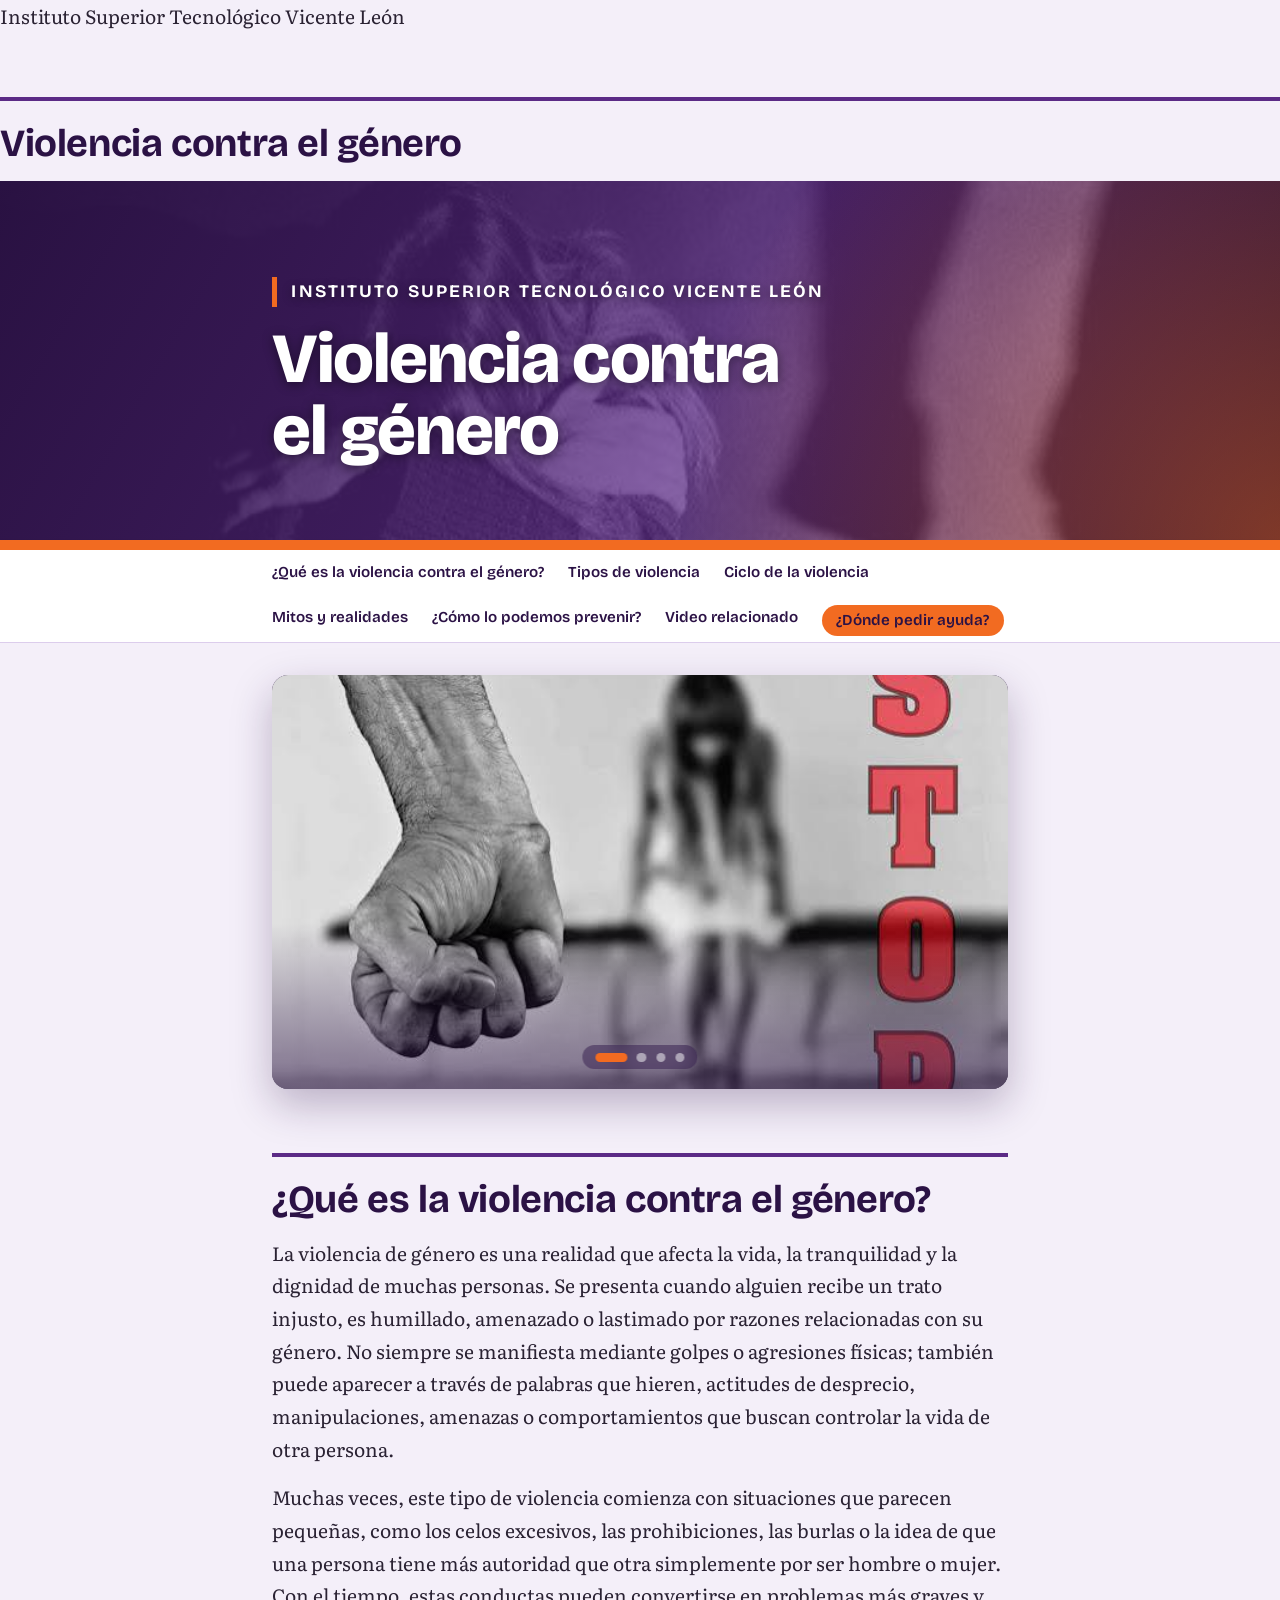
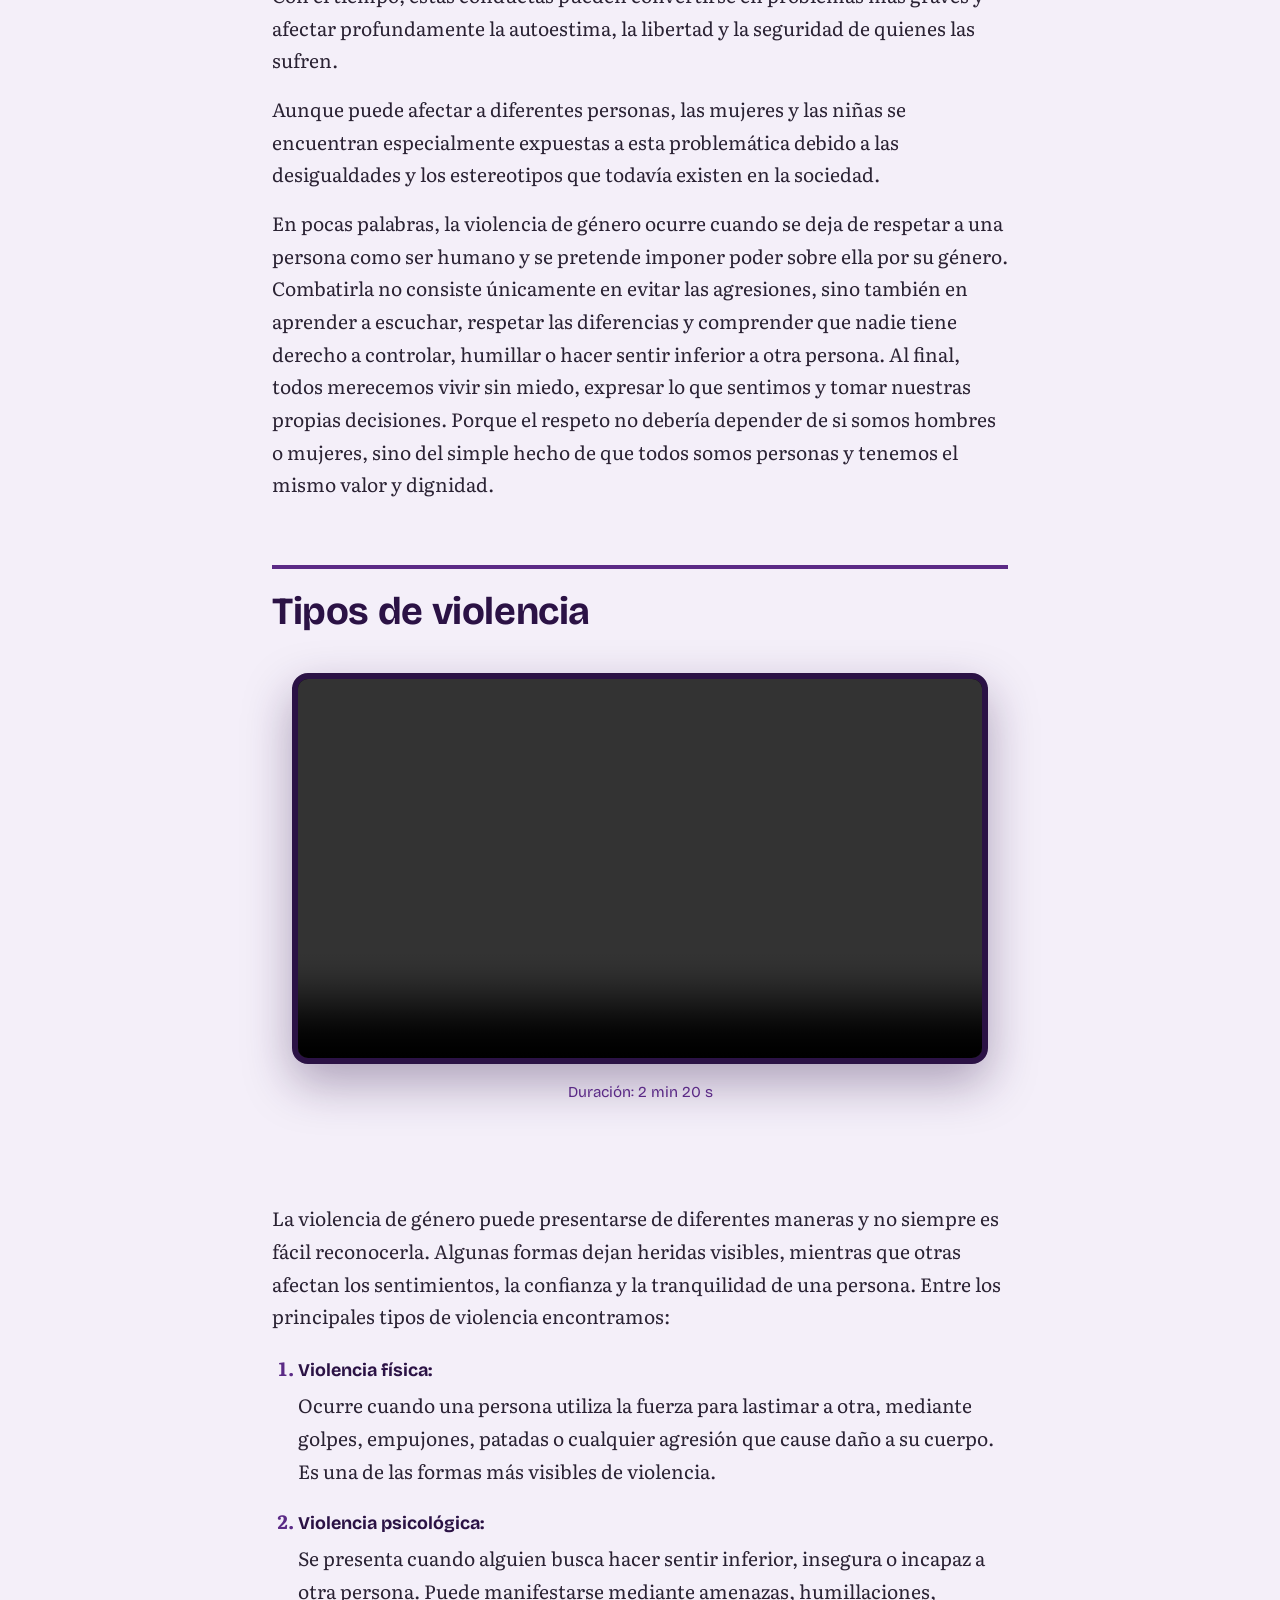
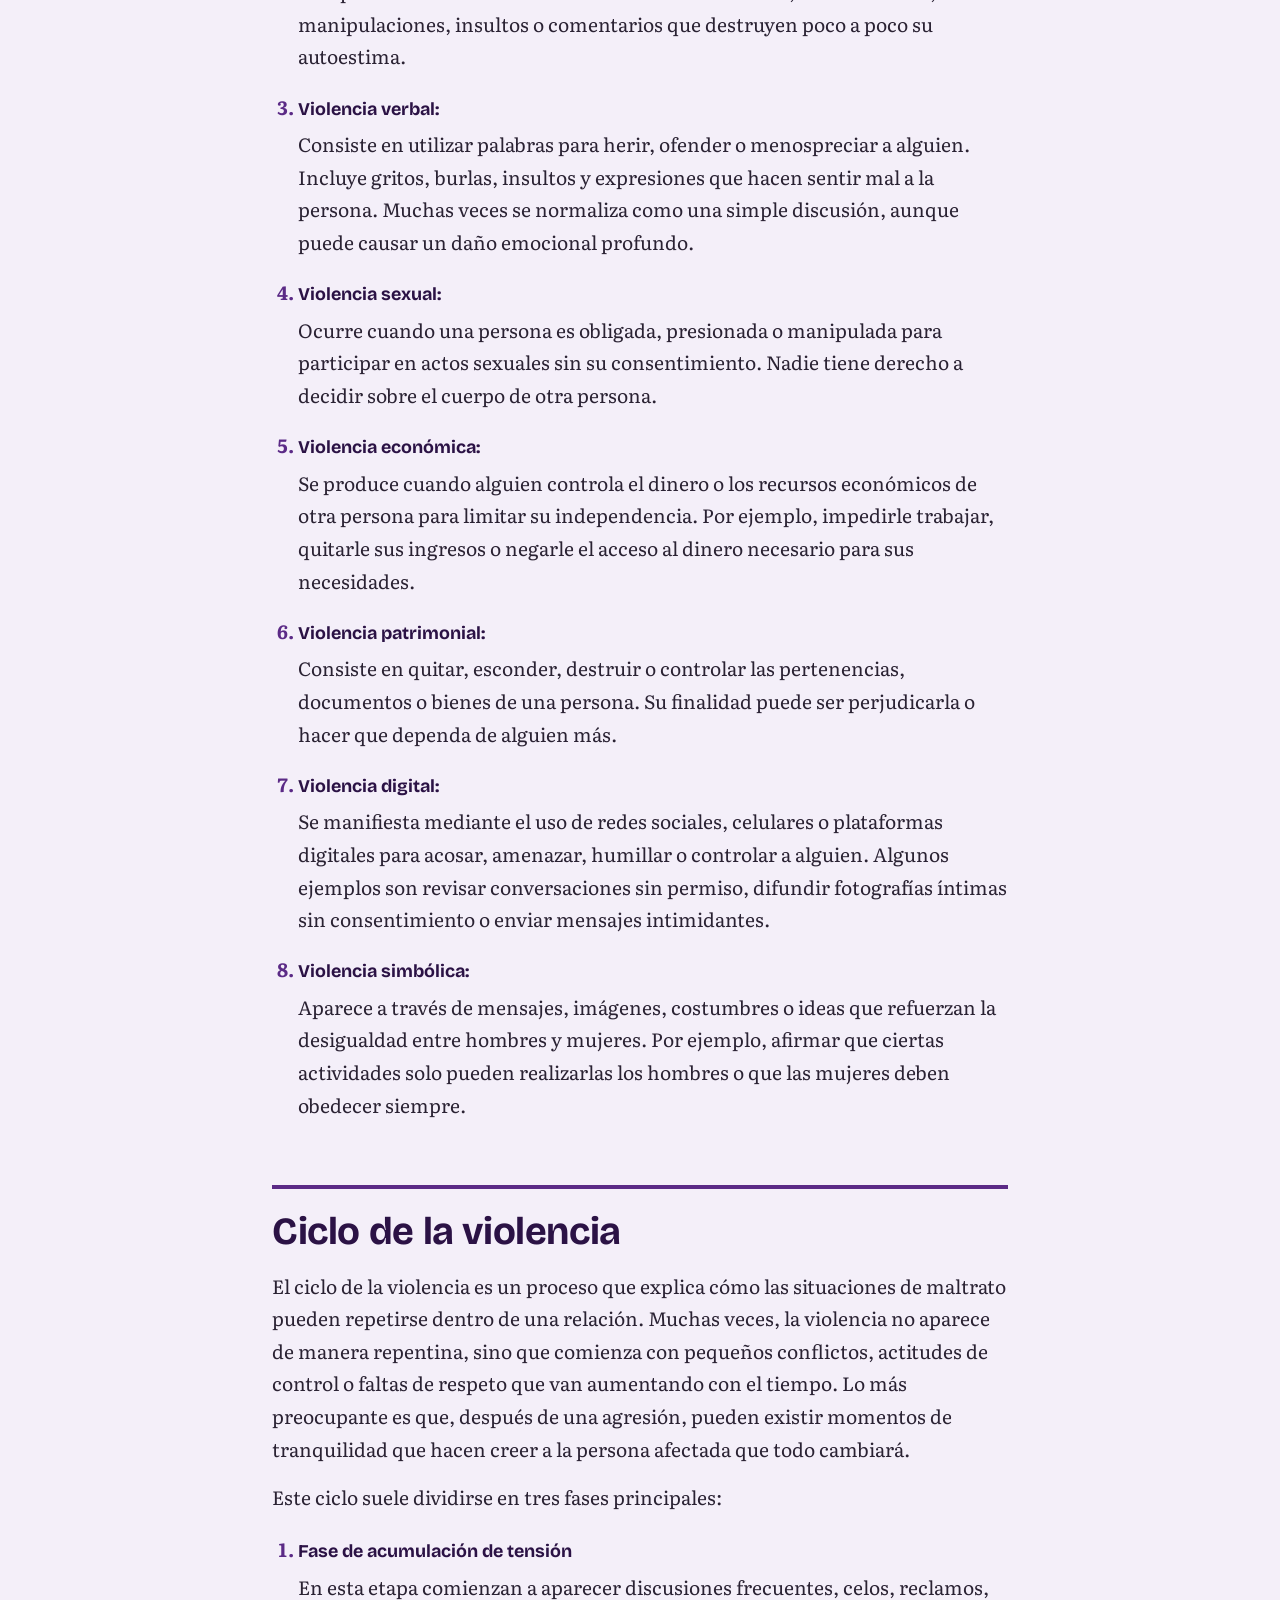
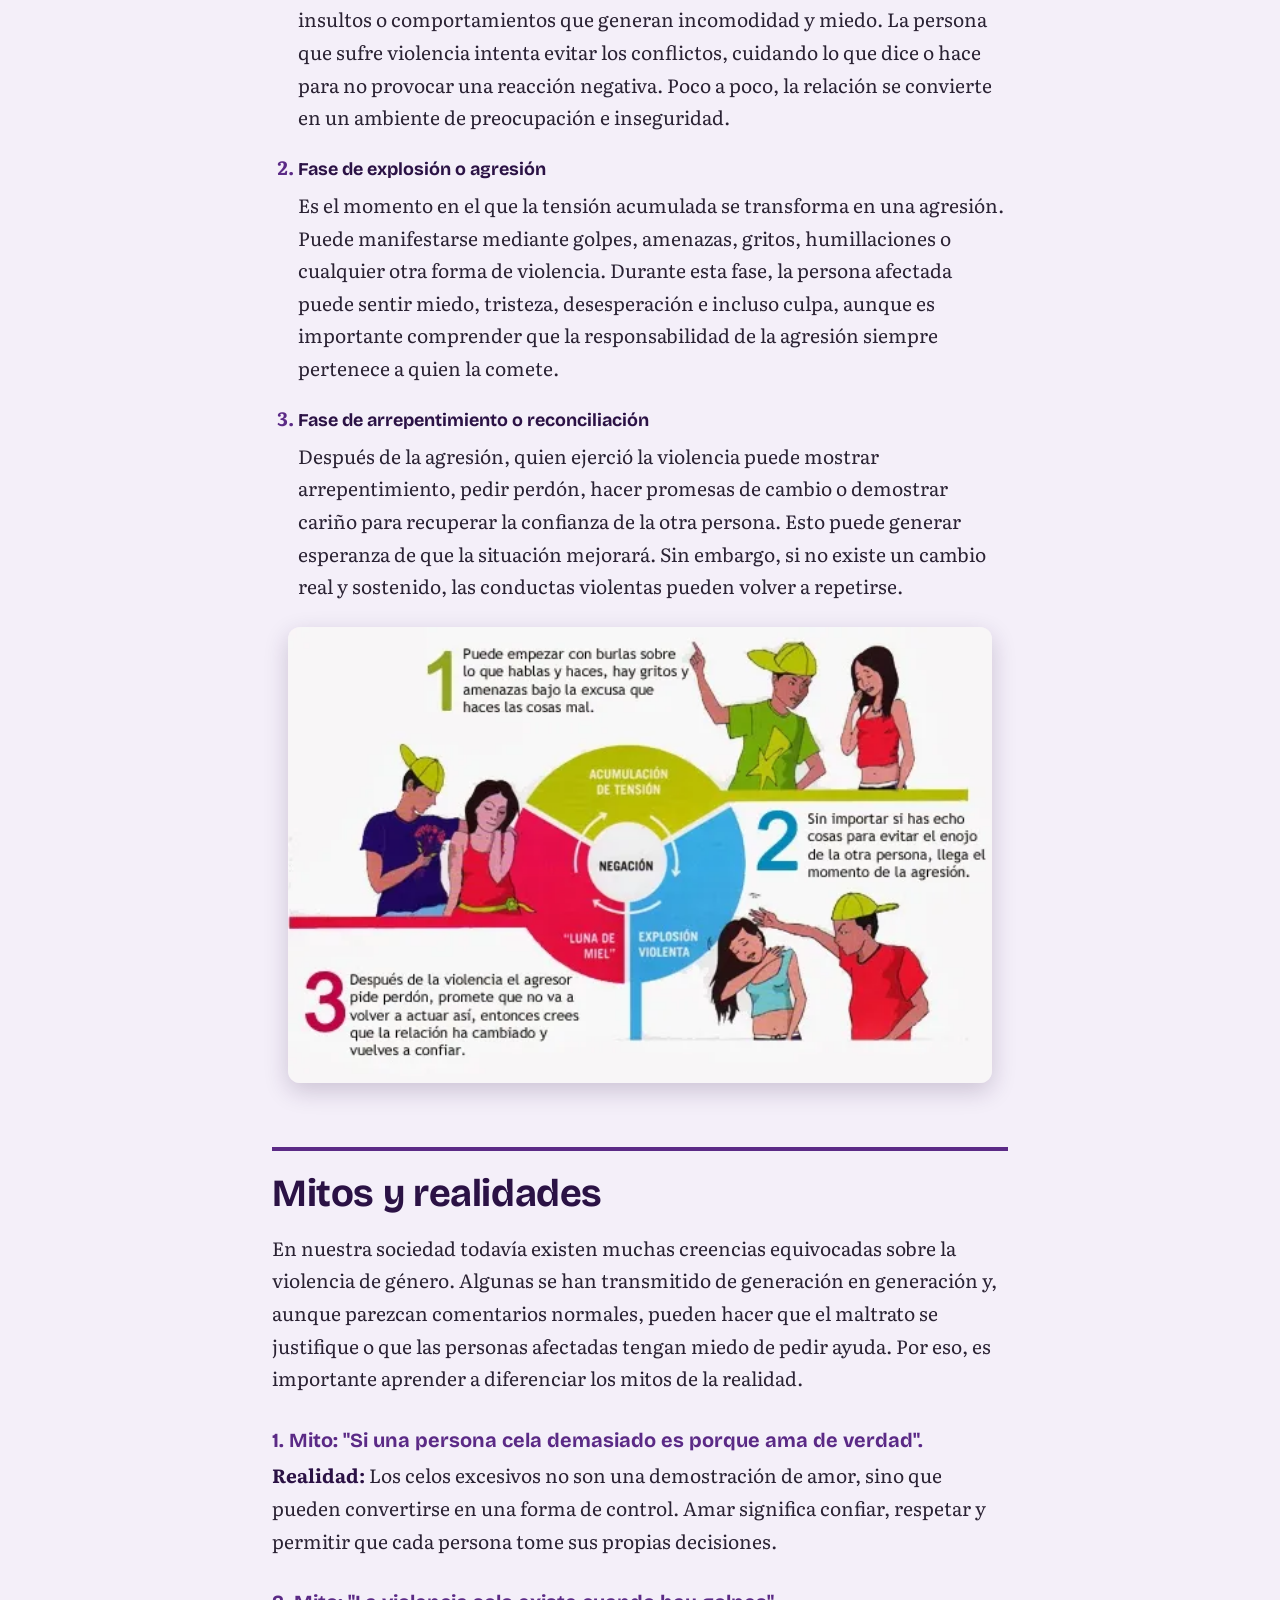
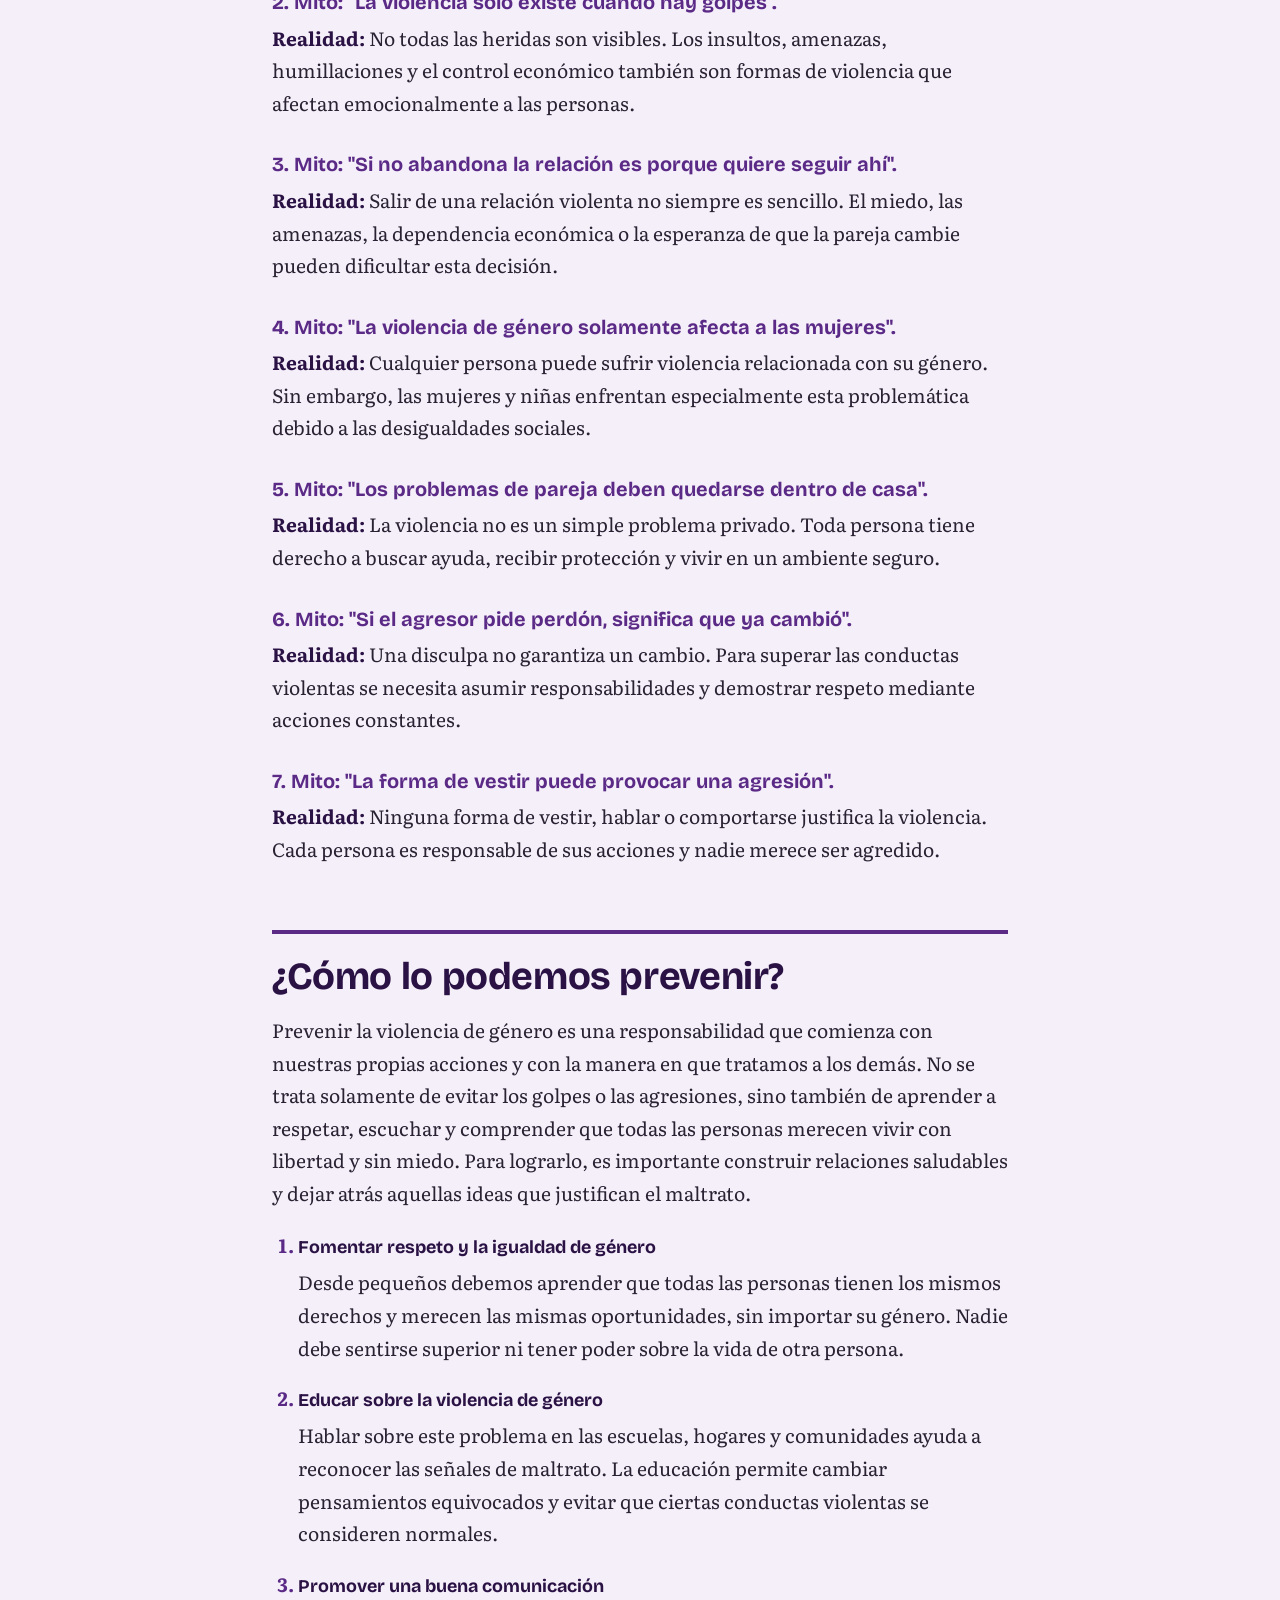
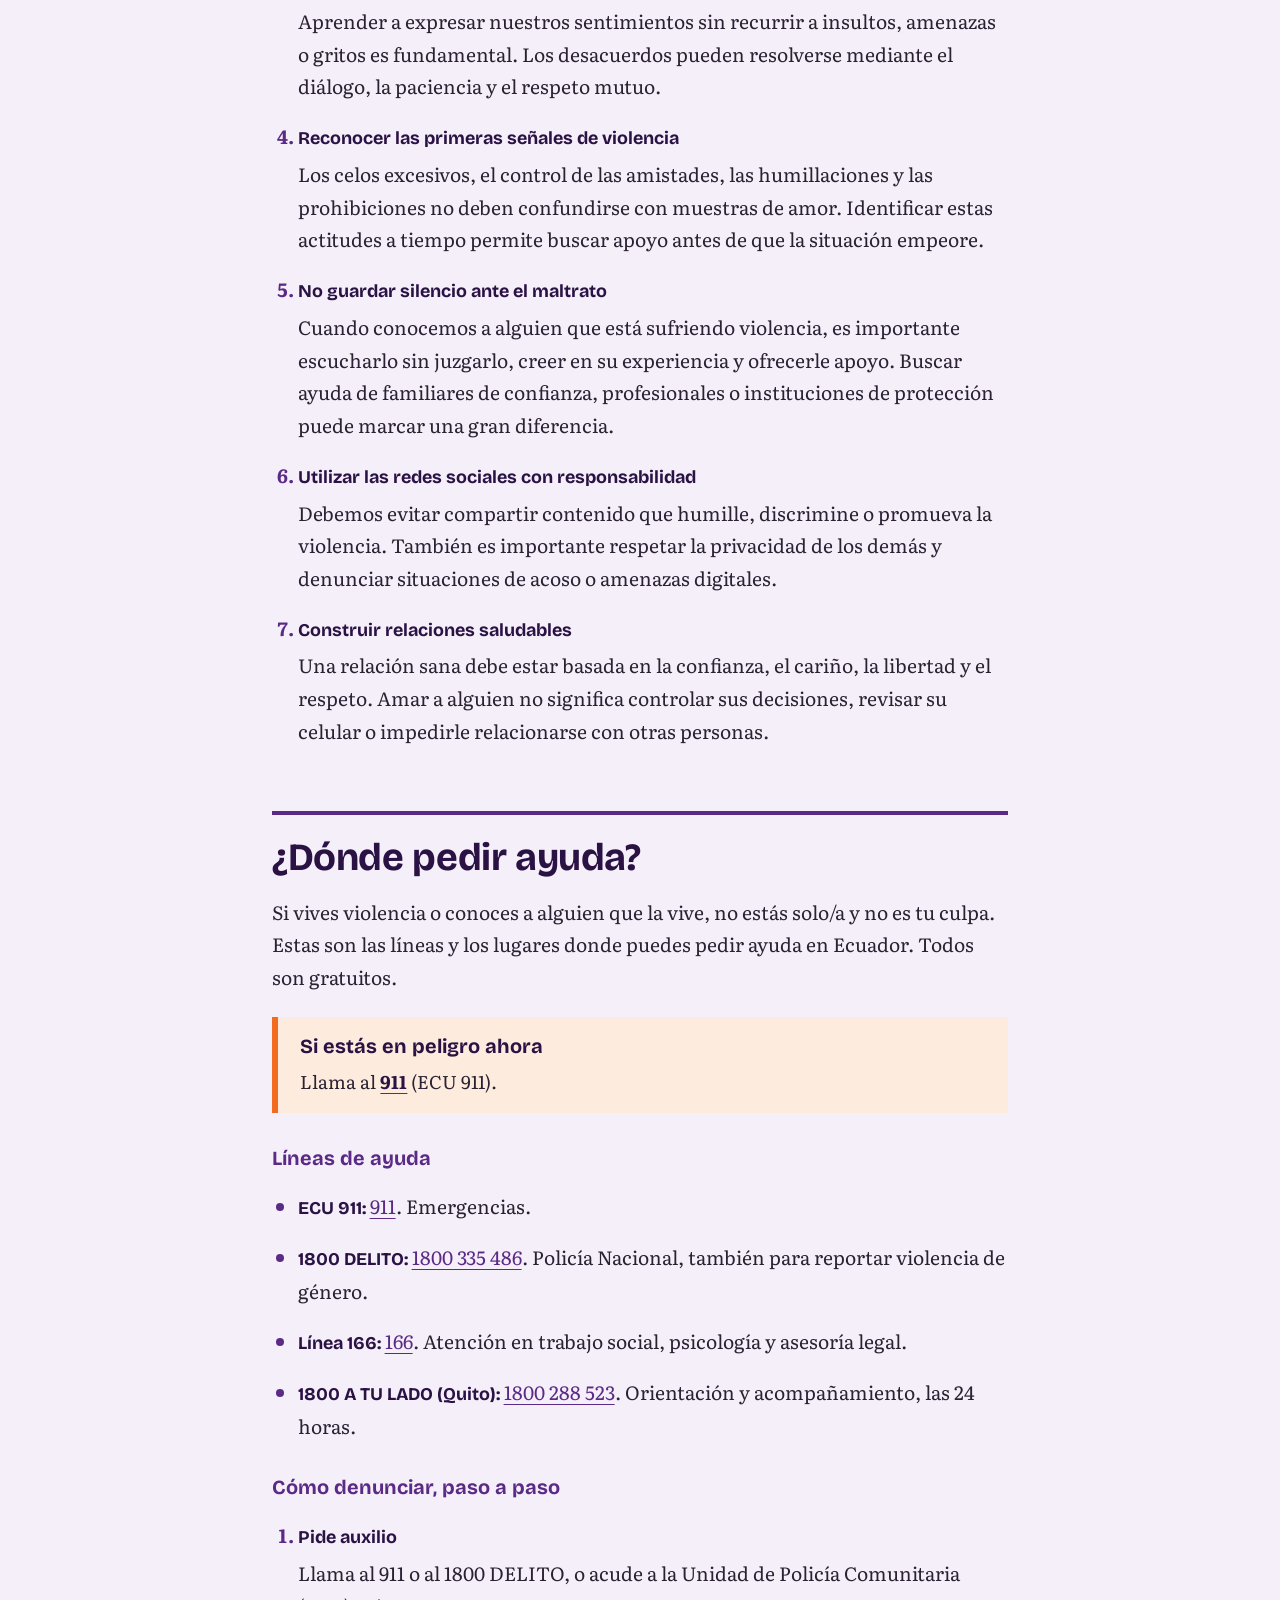
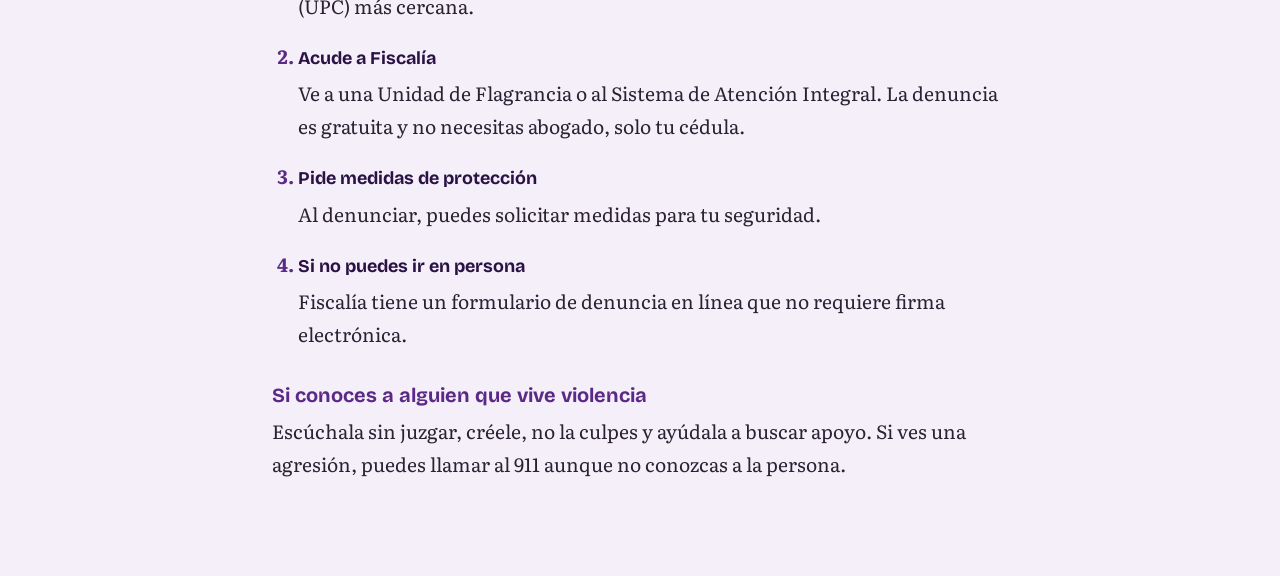
==== commit 4c410db0: "Update index.html" ====
--- a/index.html
+++ b/index.html
@@ -10,6 +10,10 @@
     <link rel="stylesheet" href="./Style.css">
 </head>
 <body>
+       <div id="intro" aria-hidden="true">
+  <p>Instituto Superior Tecnológico Vicente León</p>
+  <h2>Violencia contra el género</h2>
+    </div>
     <div id="contenido">
         <header>
             <p class="institucion">Instituto Superior Tecnológico Vicente León</p>
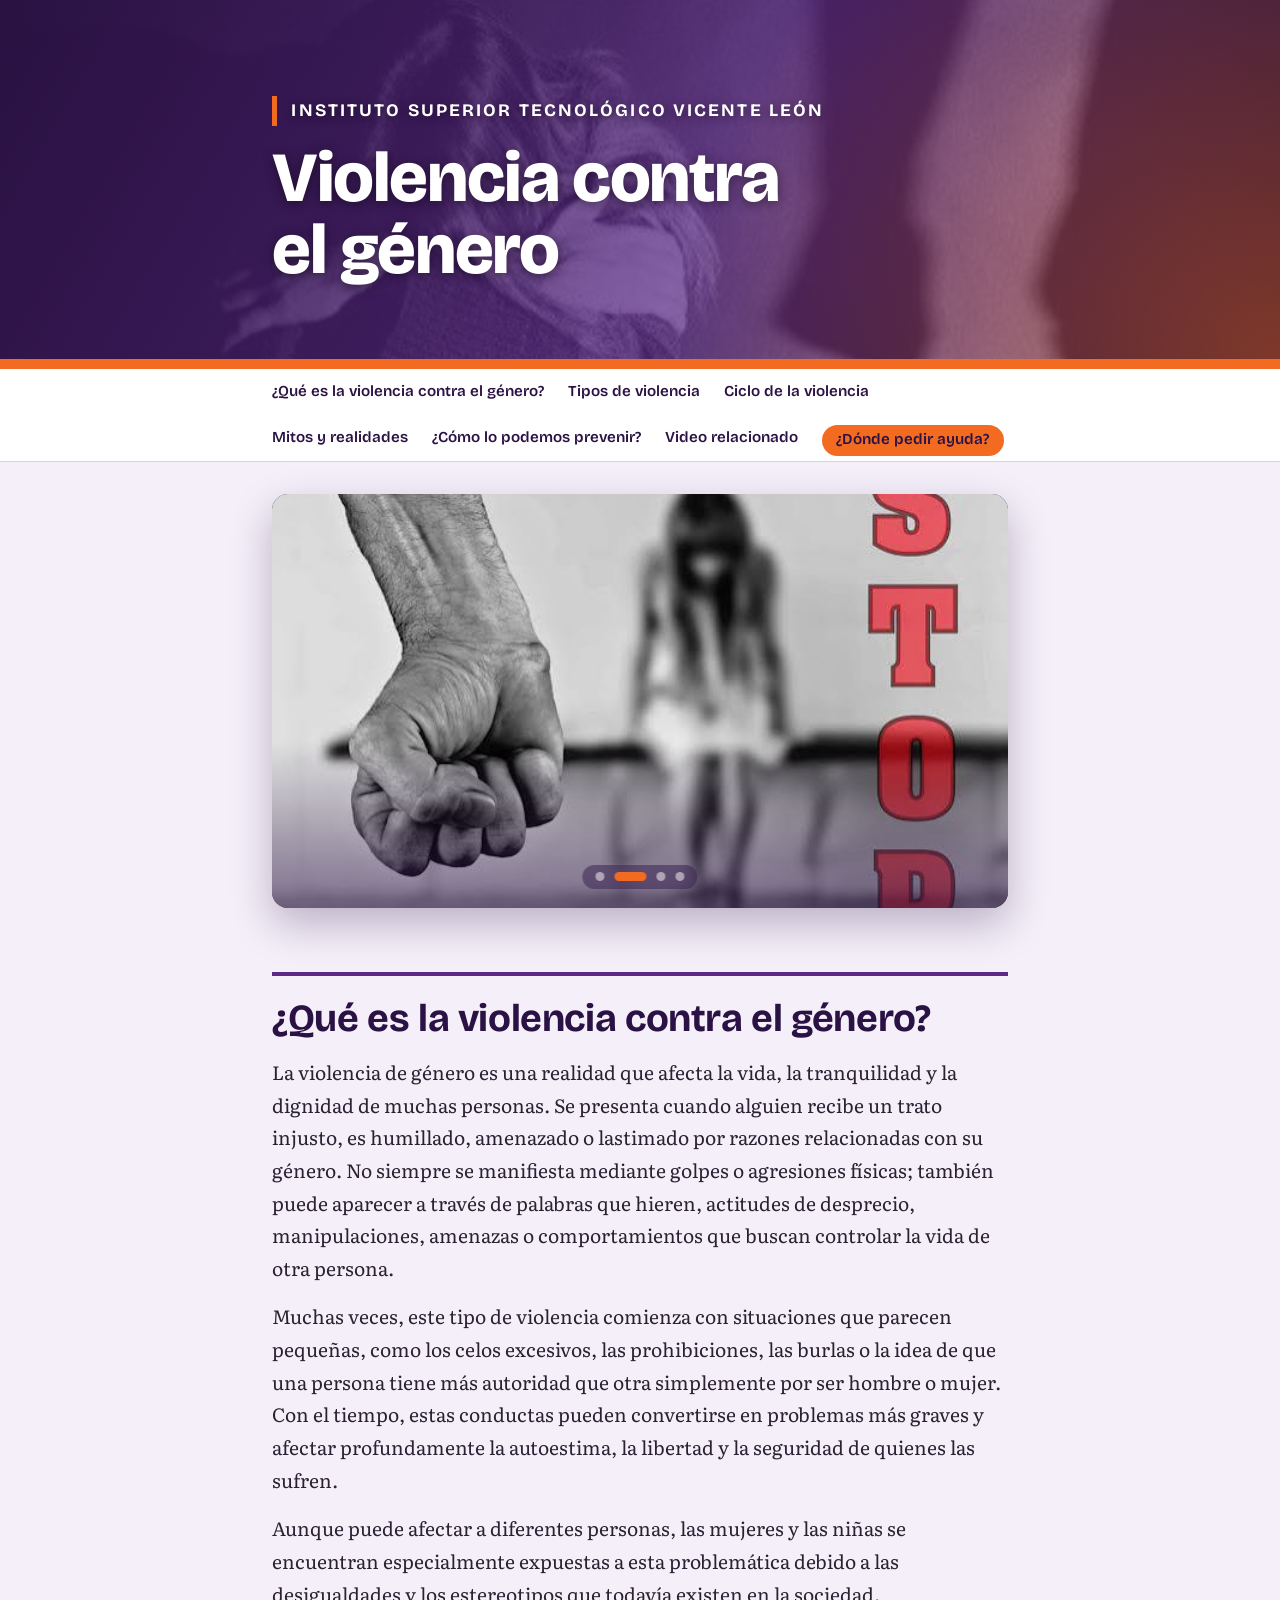
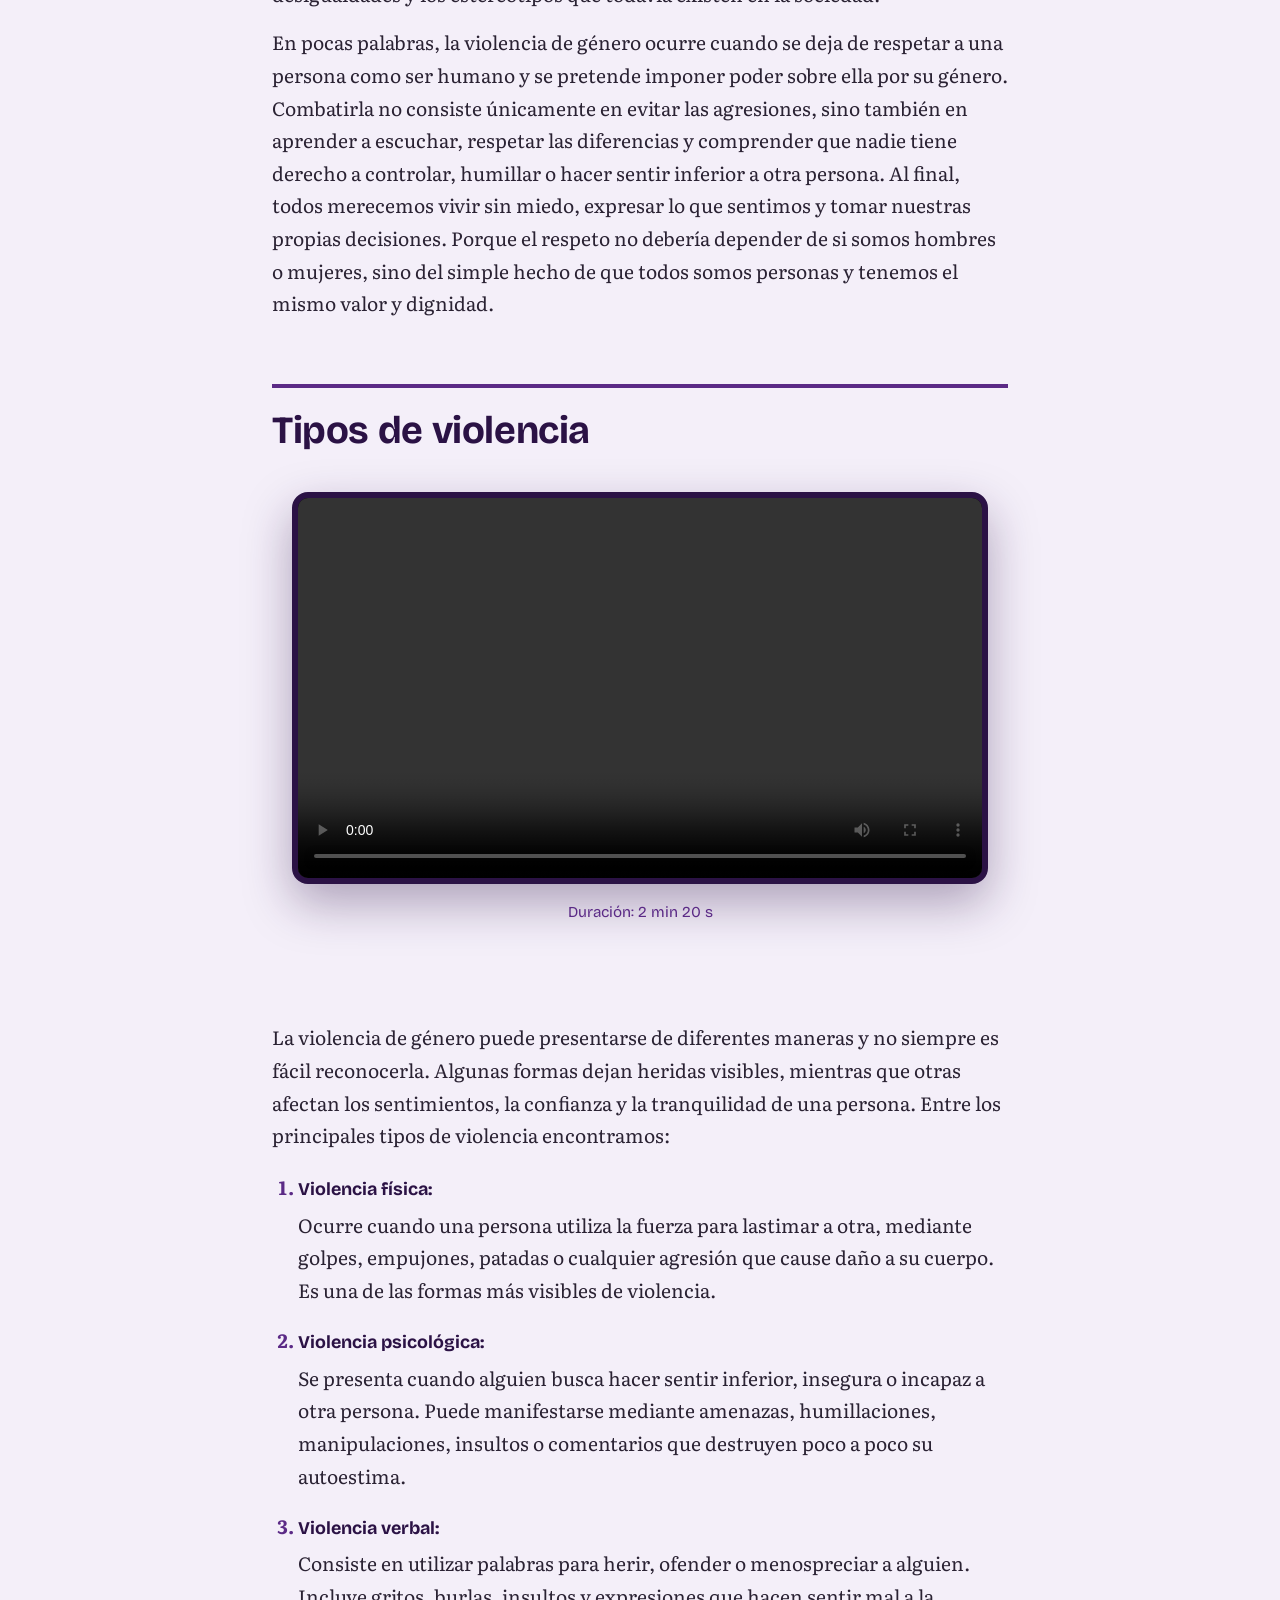
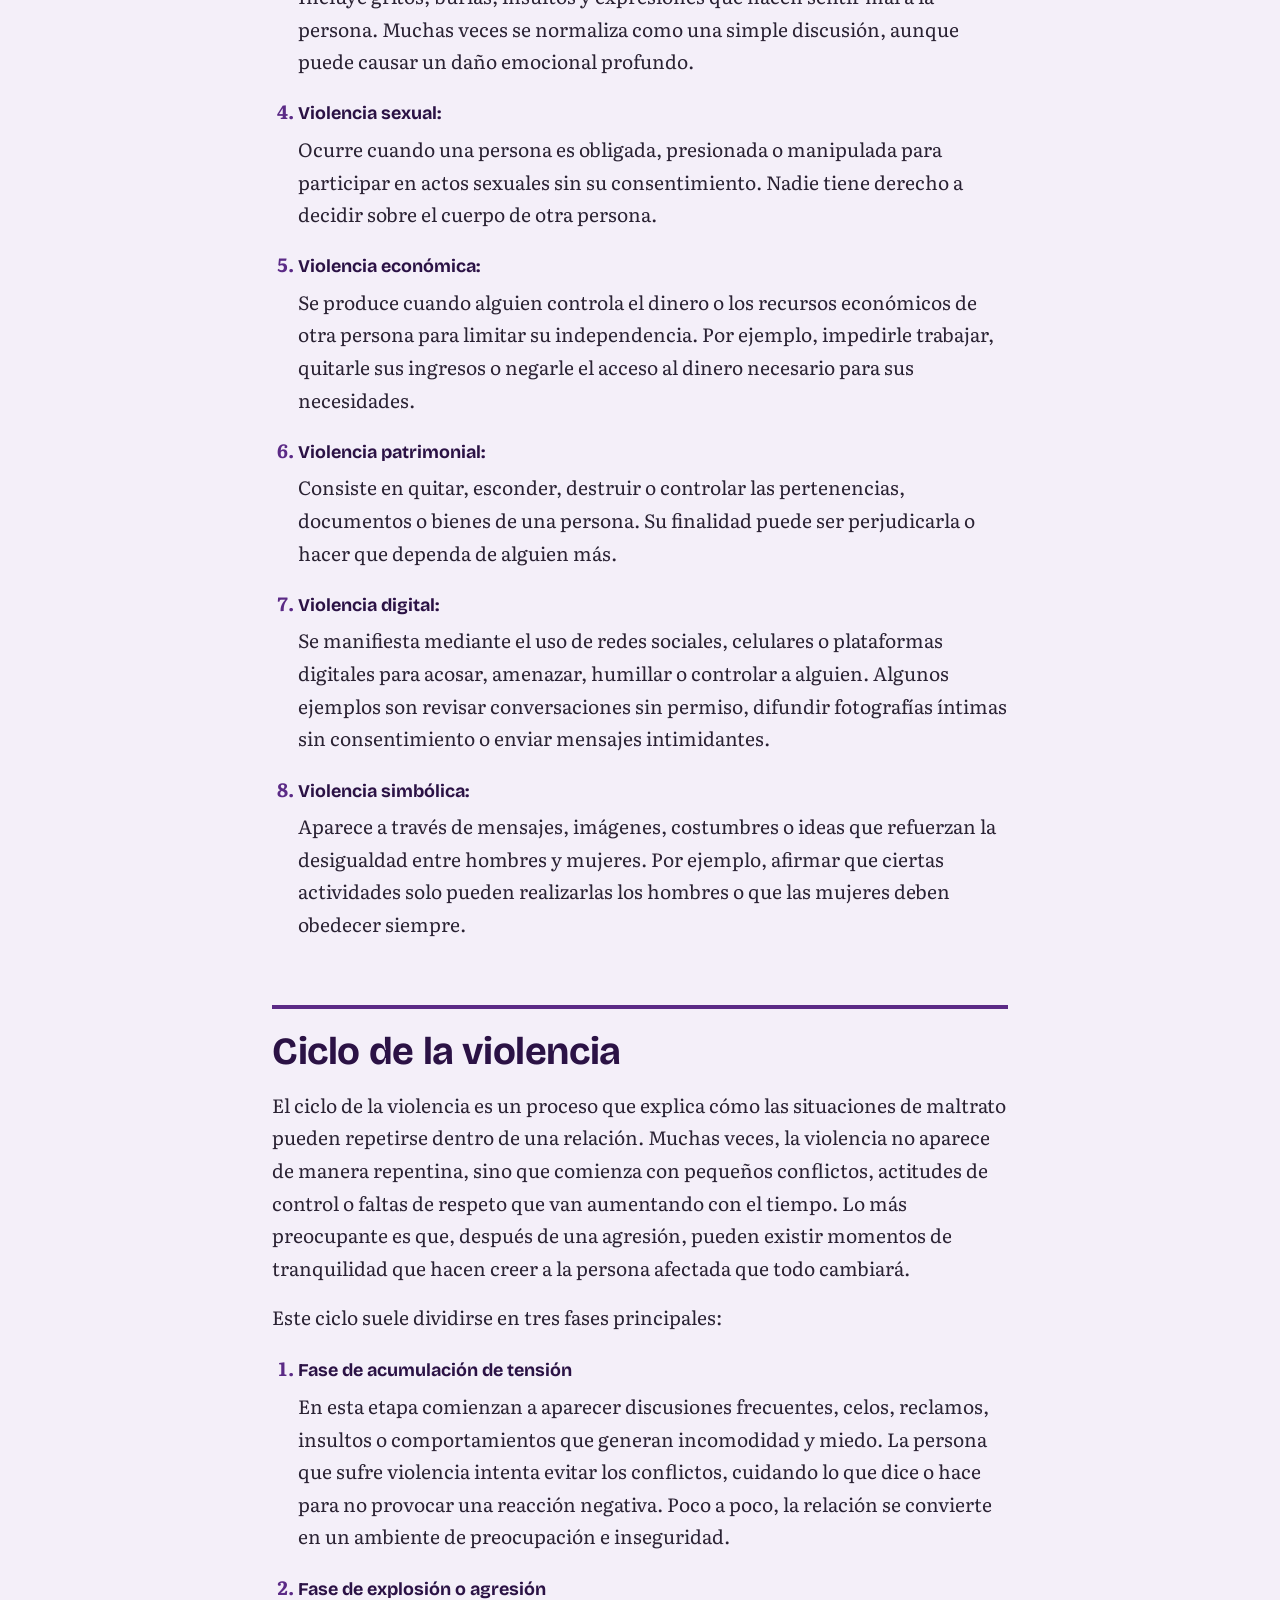
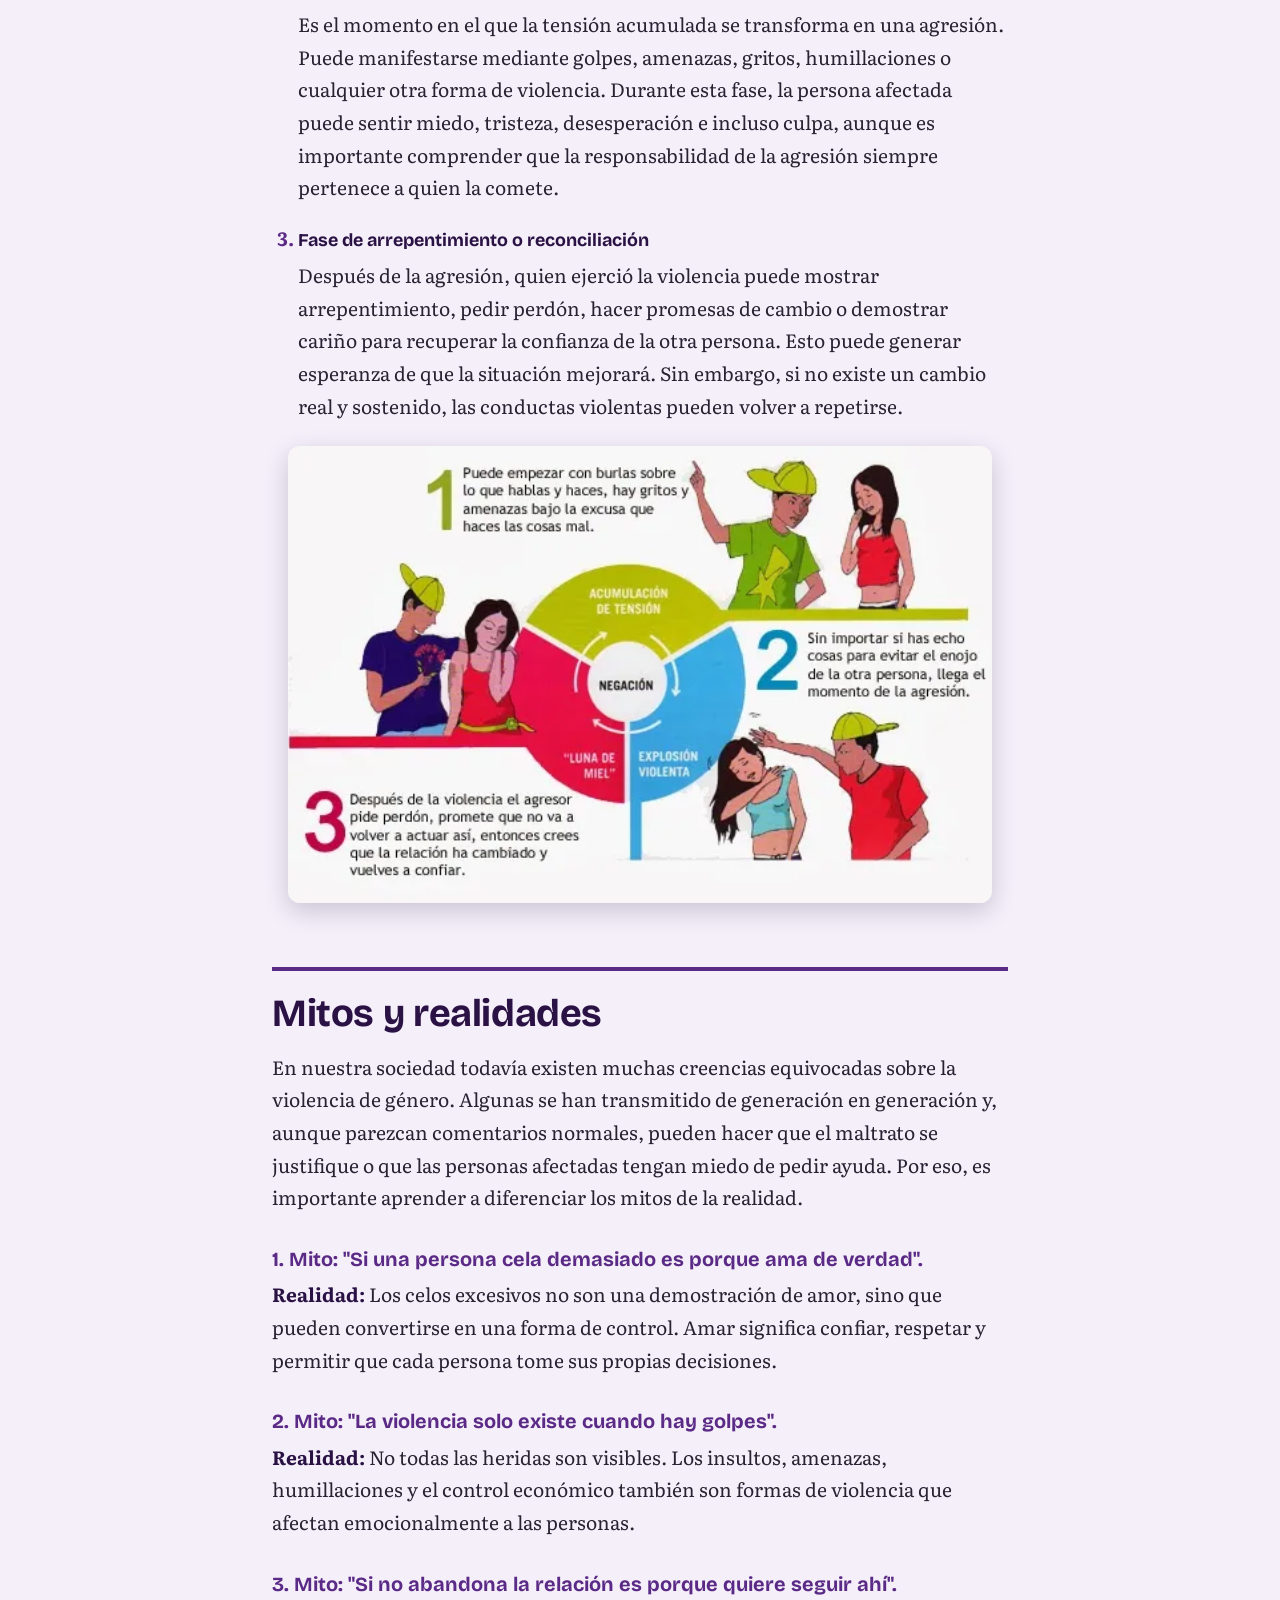
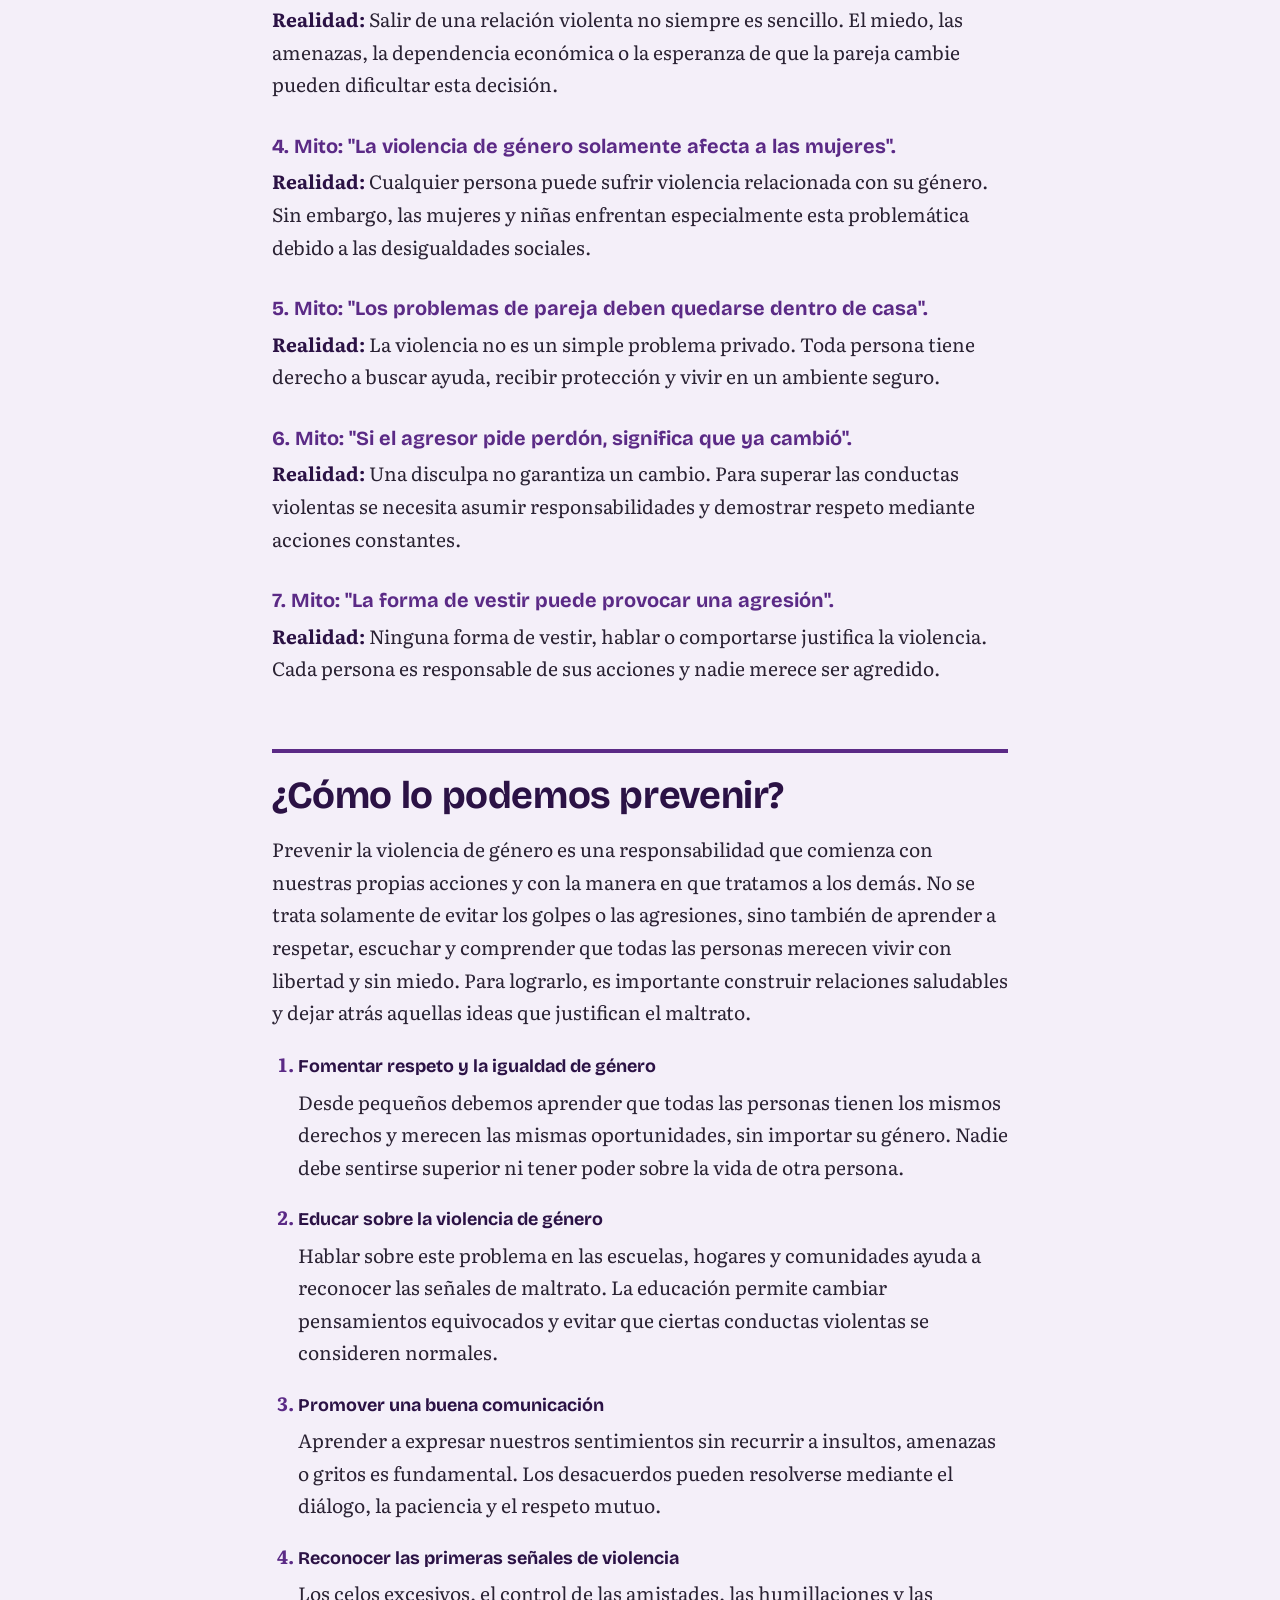
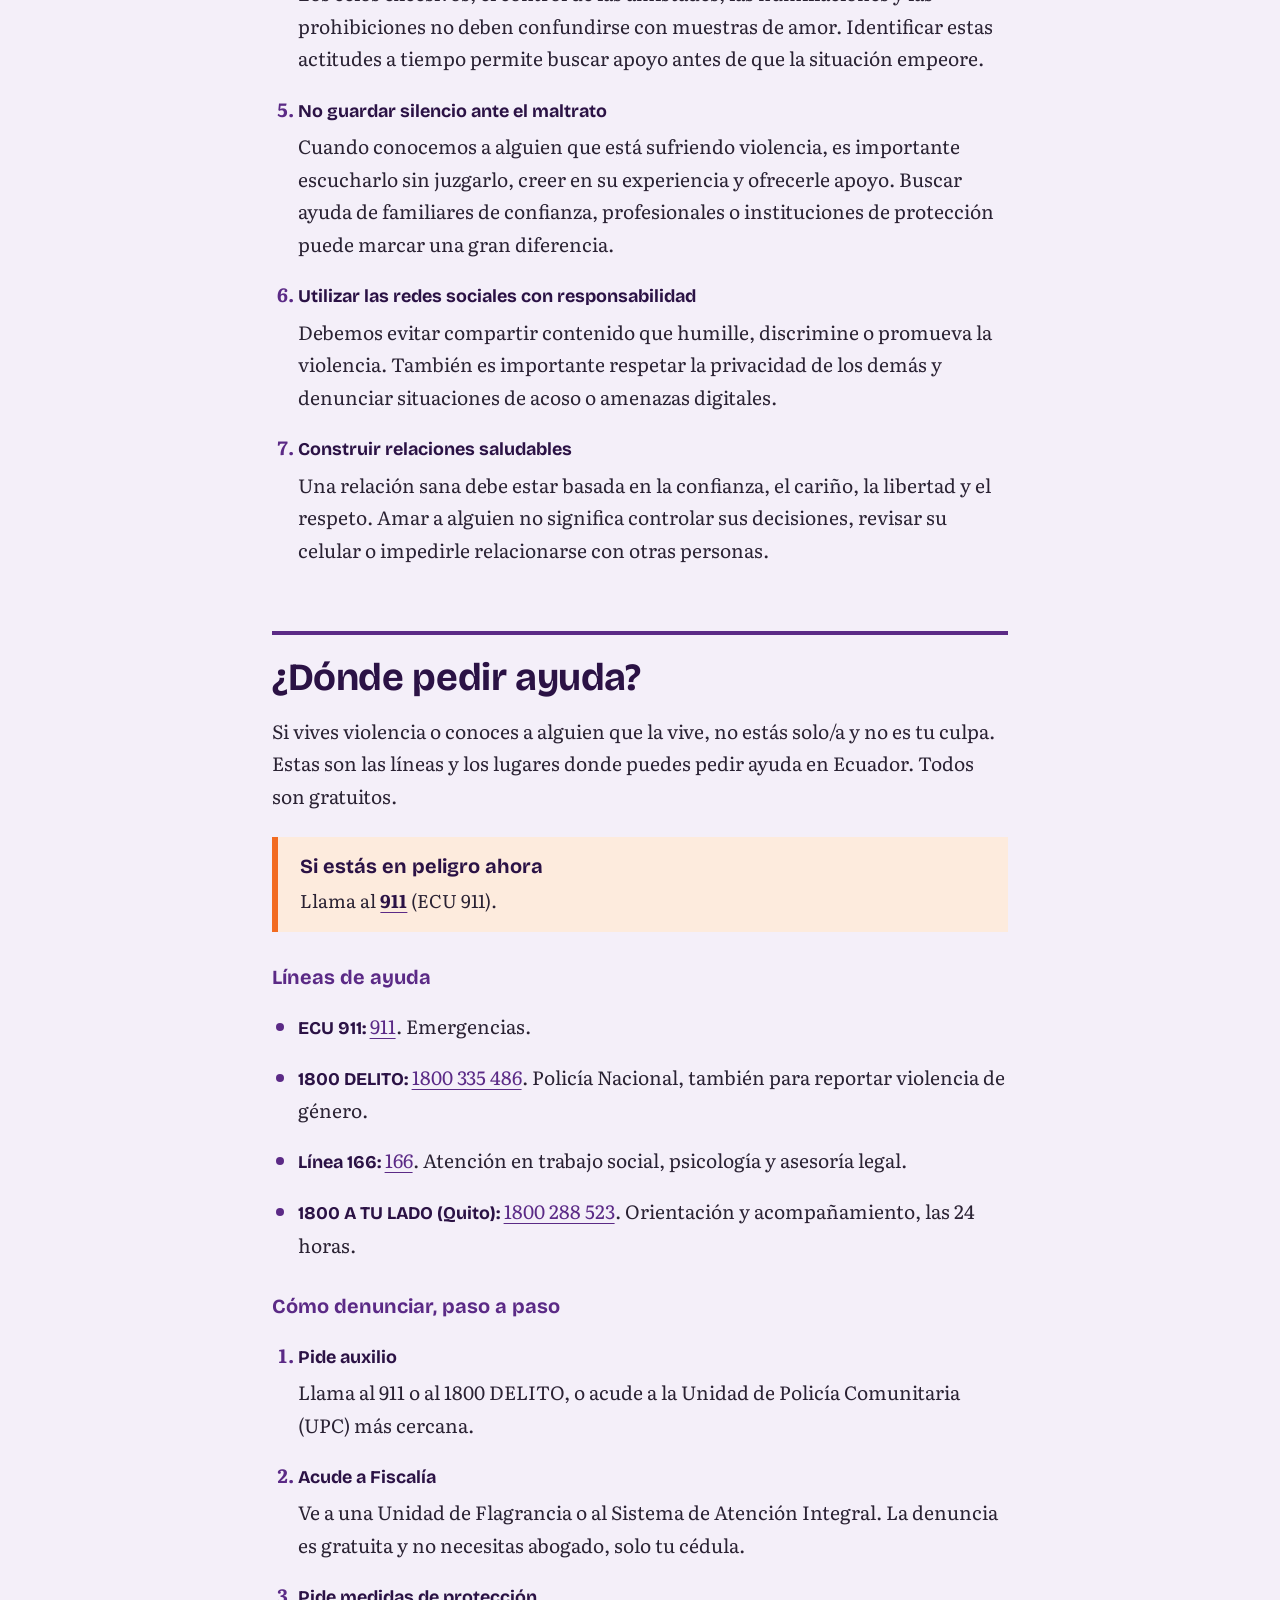
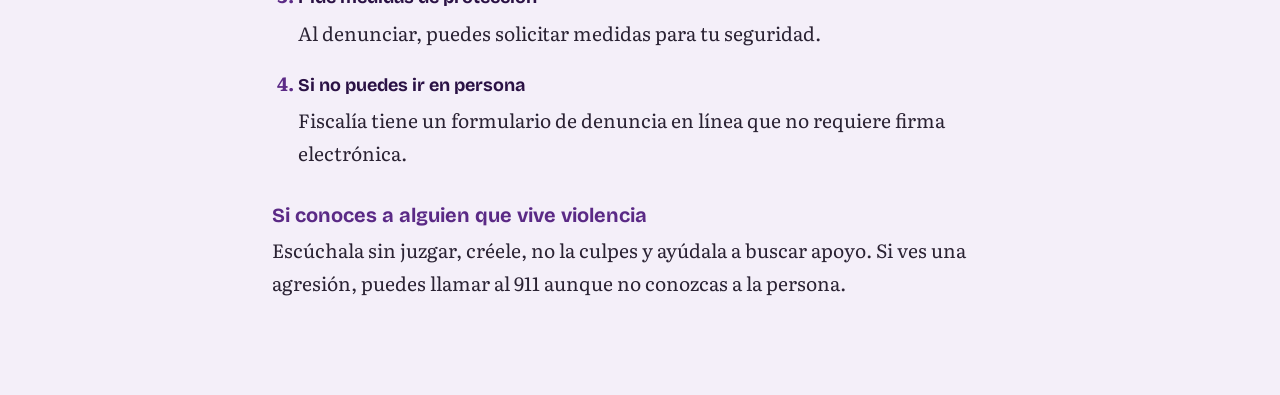
==== commit 48073442: "Fix HTML encoding issues in index.html" ====
--- a/index.html
+++ b/index.html
@@ -10,7 +10,7 @@
     <link rel="stylesheet" href="./Style.css">
 </head>
 <body>
-       <div id="intro" aria-hidden="true">
+    <div id="intro" aria-hidden="true">
   <p>Instituto Superior Tecnológico Vicente León</p>
   <h2>Violencia contra el género</h2>
     </div>
@@ -122,7 +122,7 @@
                         <p>Después de la agresión, quien ejerció la violencia puede mostrar arrepentimiento, pedir perdón, hacer promesas de cambio o demostrar cariño para recuperar la confianza de la otra persona. Esto puede generar esperanza de que la situación mejorará. Sin embargo, si no existe un cambio real y sostenido, las conductas violentas pueden volver a repetirse.</p>
                     </li>
                 </ol>
-                  <img class="figura" src="./imagenes/ciclo-violencia.png" alt="Ejemplo del ciclo de violencia" >
+                <img class="figura" src="./imagenes/ciclo-violencia.png" alt="Ejemplo del ciclo de violencia" >
             </article>
             <article id="articulo4">
                 <h2 id="mitos">Mitos y realidades</h2>
--- a/Style.css
+++ b/Style.css
@@ -1,3 +1,4 @@
+/* ===== Colores y medidas ===== */
 :root {
   --ciruela: #2b1245;
   --violeta: #5b2a86;
@@ -17,7 +18,7 @@
   scroll-behavior: smooth;
 }
 
-
+/* ===== Base ===== */
 body {
   margin: 0;
   background: var(--lila);
@@ -27,7 +28,7 @@
   line-height: 1.7;
 }
 
-
+/* ===== Encabezado ===== */
 header {
   background-color: var(--ciruela);
   background-image:
@@ -68,7 +69,7 @@
   text-shadow: 0 2px 10px rgba(0, 0, 0, .45);
   
 }
-
+/* ===== Menú ===== */
 nav {
   position: sticky;
   top: 0;
@@ -117,7 +118,7 @@
   color: #fff;
 }
 
-
+/* ===== Slider de imágenes ===== */
 .container {
   padding: 2rem 0 0;
 }
@@ -133,7 +134,7 @@
   box-shadow: 0 1rem 2.5rem rgba(43, 18, 69, .28);
 }
 
-
+/* Degradado oscuro abajo para que se vean los puntos */
 .slider-wrapper::after {
   content: "";
   position: absolute;
@@ -159,7 +160,7 @@
   scroll-snap-align: start;
 }
 
-
+/* Puntos */
 .slider-nav {
   position: absolute;
   bottom: 1.2rem;
@@ -194,7 +195,7 @@
   opacity: 1;
 }
 
-
+/* Flechas */
 .flecha {
   position: absolute;
   top: 50%;
@@ -225,7 +226,7 @@
 .prev { left: 1rem; }
 .next { right: 1rem; }
 
-
+/* ===== Contenido ===== */
 main {
   padding-bottom: 5rem;
 }
@@ -268,7 +269,7 @@
   color: var(--ciruela);
 }
 
-
+/* ===== Listas ===== */
 ul,
 ol {
   padding-left: 1.6rem;
@@ -292,7 +293,7 @@
   margin-top: 0.25rem;
 }
 
-
+/* ===== Enlaces ===== */
 main a {
   color: var(--violeta);
   text-underline-offset: 0.2em;
@@ -309,7 +310,7 @@
   outline-offset: 3px;
 }
 
-
+/* ===== Recuadro de emergencia ===== */
 .emergencia {
   margin-top: 1.5rem;
   margin-bottom: 1.5rem;
@@ -328,7 +329,7 @@
   font-size: 1.15rem;
 }
 
-
+/* ===== Celulares ===== */
 @media (max-width: 40rem) {
   nav {
     position: static;
@@ -367,17 +368,57 @@
   border: 6px solid var(--ciruela);
   box-shadow: 0 1.2rem 3rem rgba(43, 18, 69, .35);
 }
-
 .figura {
   display: block;
-  width: 100%;          
-  max-width: 44rem;     
-  height: auto;        
-  margin: 1.5rem auto;  
+  width: 100%;          /* nunca más ancha que la pantalla */
+  max-width: 44rem;     /* en computadora, hasta este tamaño */
+  height: auto;         /* mantiene su proporción real */
+  margin: 1.5rem auto;  /* centrada */
   border-radius: .75rem;
   box-shadow: 0 .5rem 1.5rem rgba(43, 18, 69, .2);
 }
-
+#intro {
+  position: fixed;
+  inset: 0;
+  z-index: 1000;
+  display: flex;
+  flex-direction: column;
+  align-items: center;
+  justify-content: center;
+  gap: .5rem;
+  padding: 2rem;
+  text-align: center;
+  color: #fff;
+  background: linear-gradient(135deg, var(--ciruela), var(--violeta));
+  border-bottom: 10px solid var(--naranja);
+  animation: cortina .9s cubic-bezier(.7, 0, .2, 1) 1.8s forwards;
+}
+
+#intro p {
+  margin: 0;
+  font-family: "Bricolage Grotesque", Arial, sans-serif;
+  font-size: clamp(.85rem, 2.5vw, 1.1rem);
+  font-weight: 700;
+  letter-spacing: .12em;
+  text-transform: uppercase;
+  animation: entrada .8s ease .1s both;
+}
+
+#intro h2 {
+  margin: 0;
+  padding: 0;
+  border: none;
+  color: #fff;
+  font-size: clamp(2rem, 8vw, 4rem);
+  animation: entrada .8s ease .4s both;
+}
+
+@keyframes cortina {
+  to {
+    transform: translateY(-100%);
+    visibility: hidden;
+  }
+}
 .pie-video {
   margin-top: 1rem;
   text-align: center;
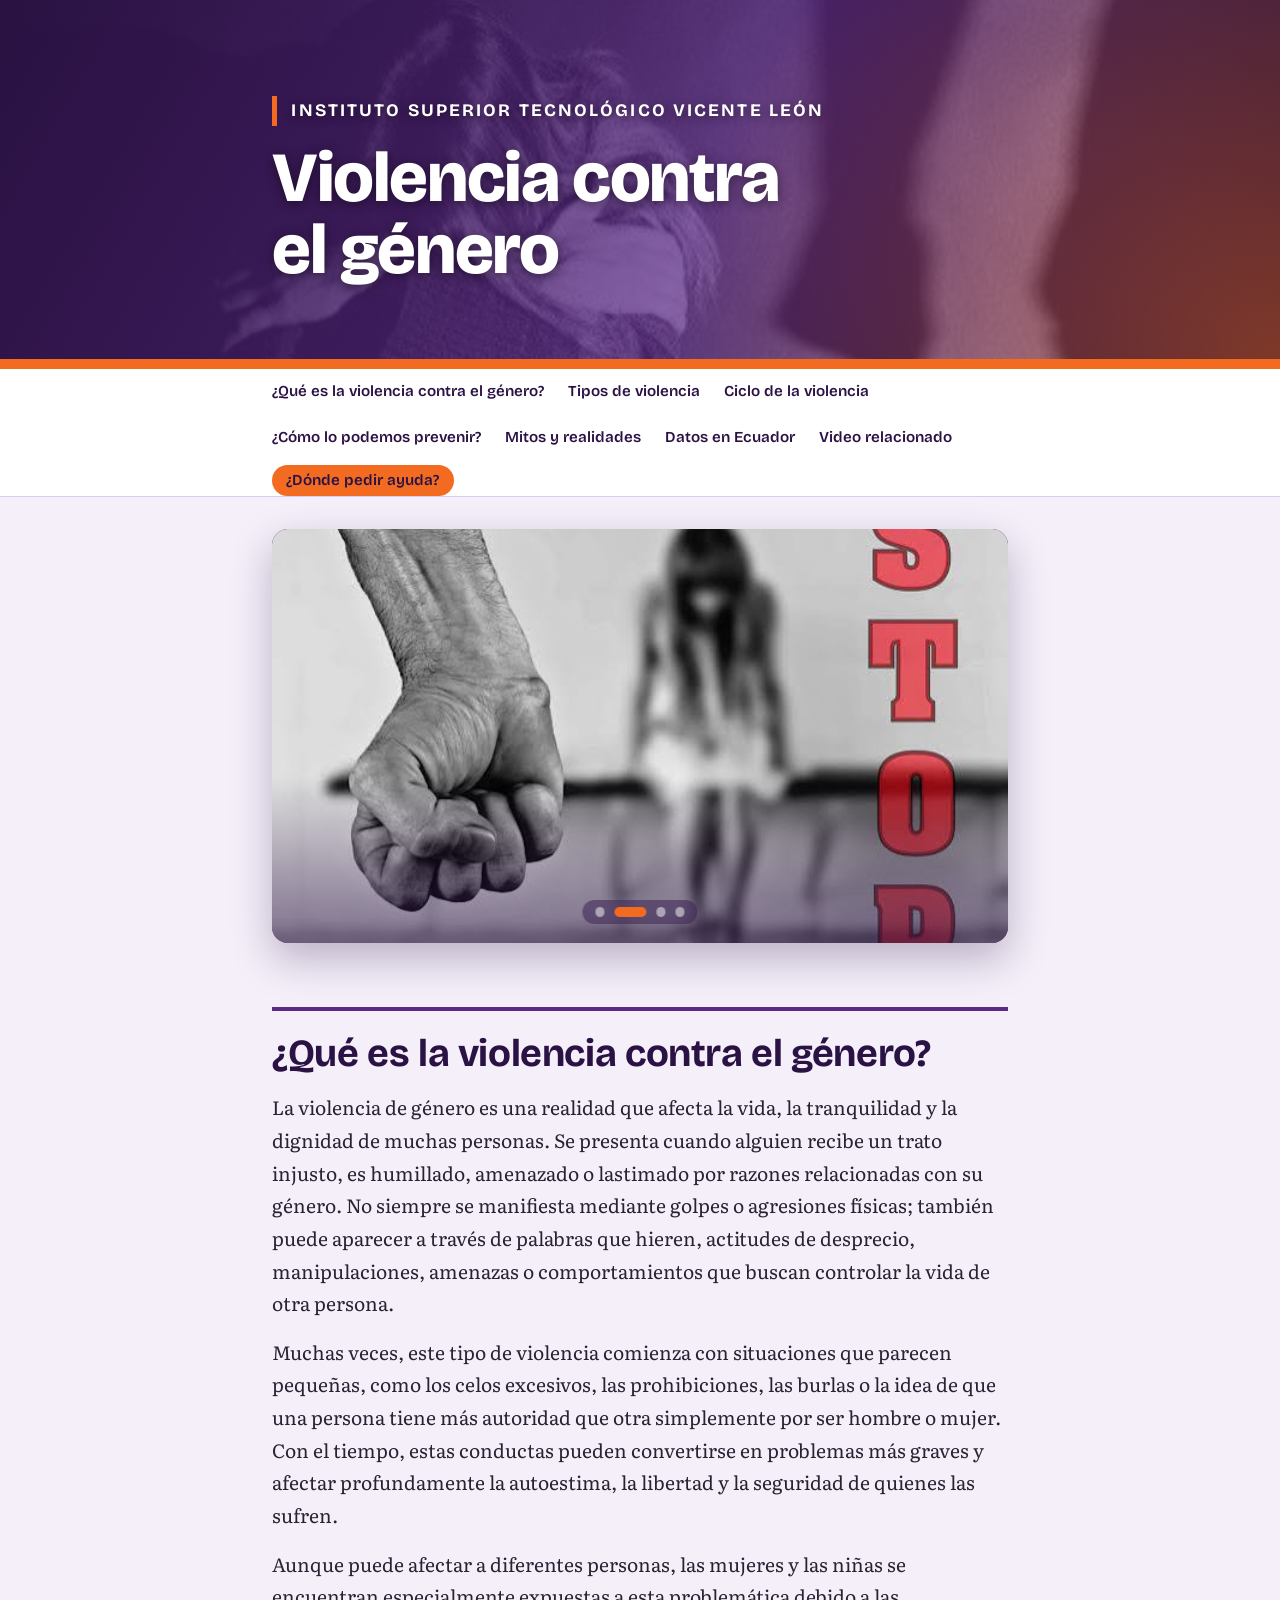
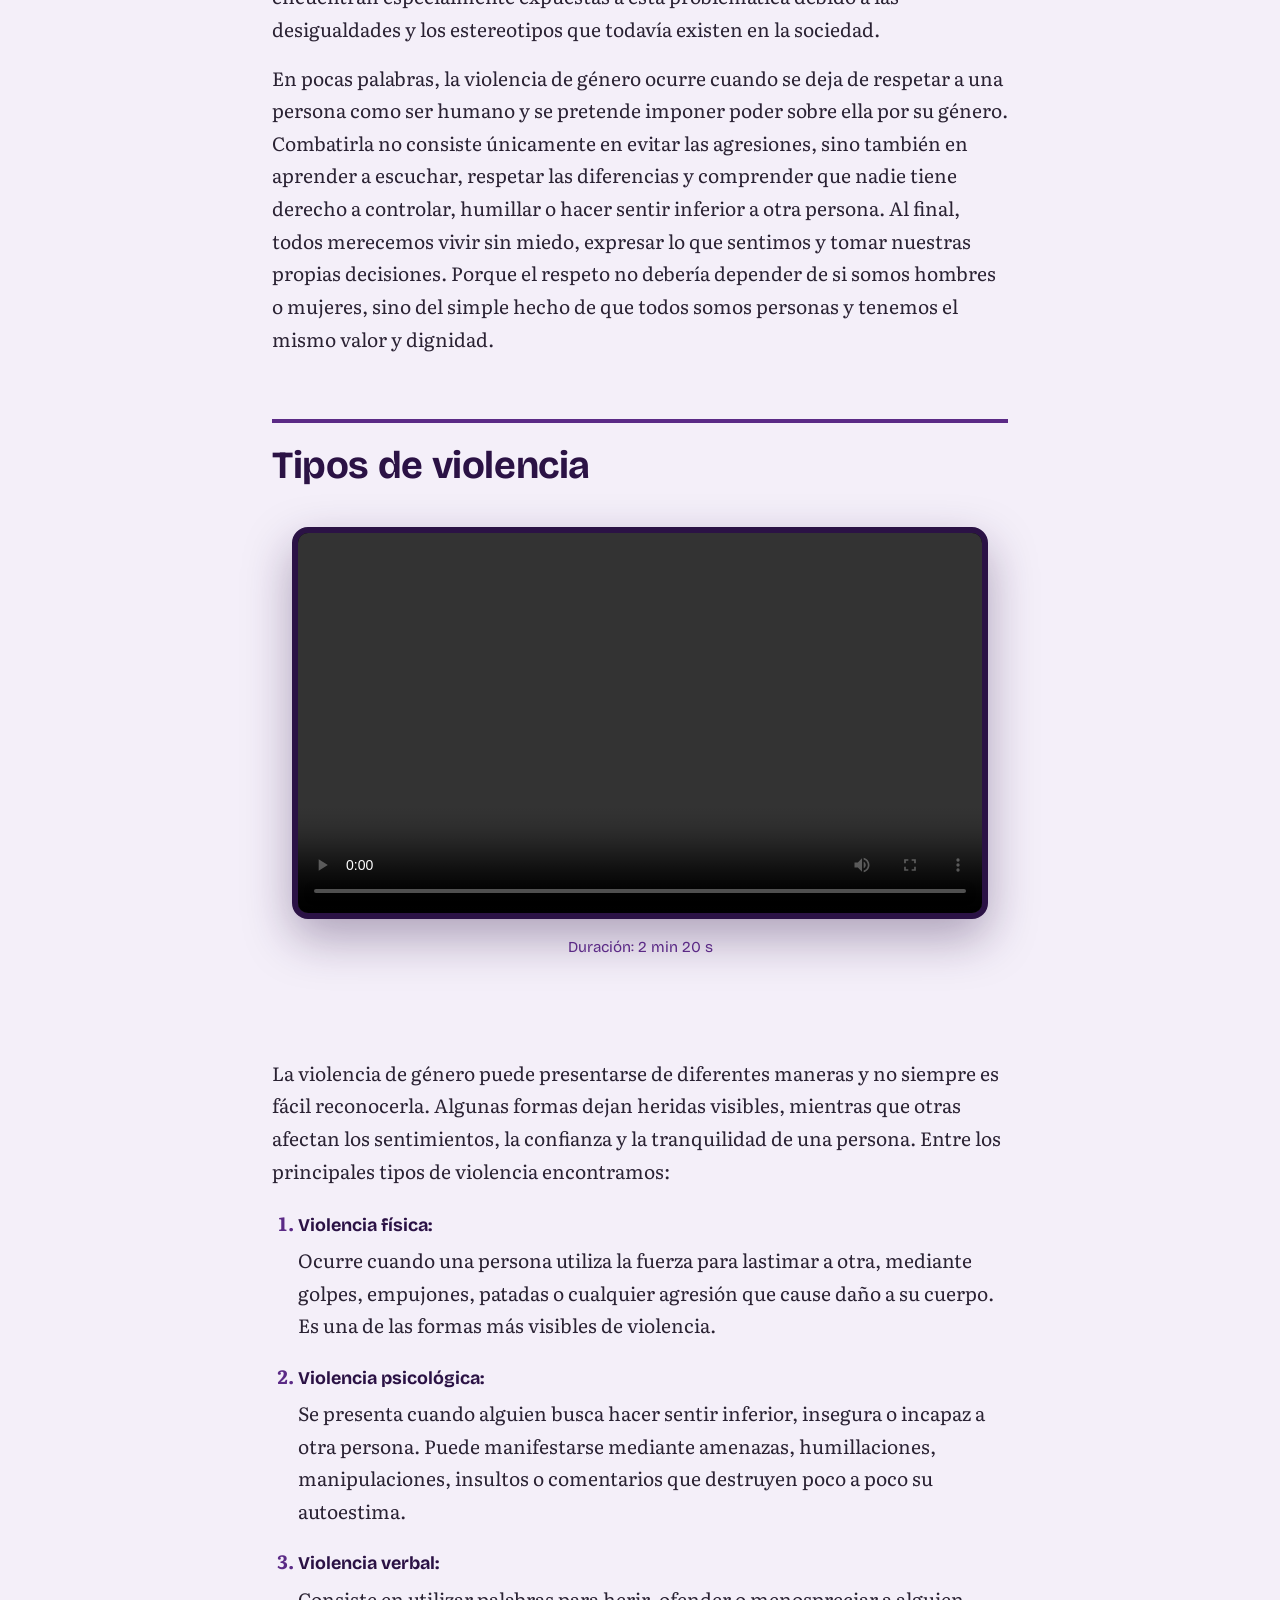
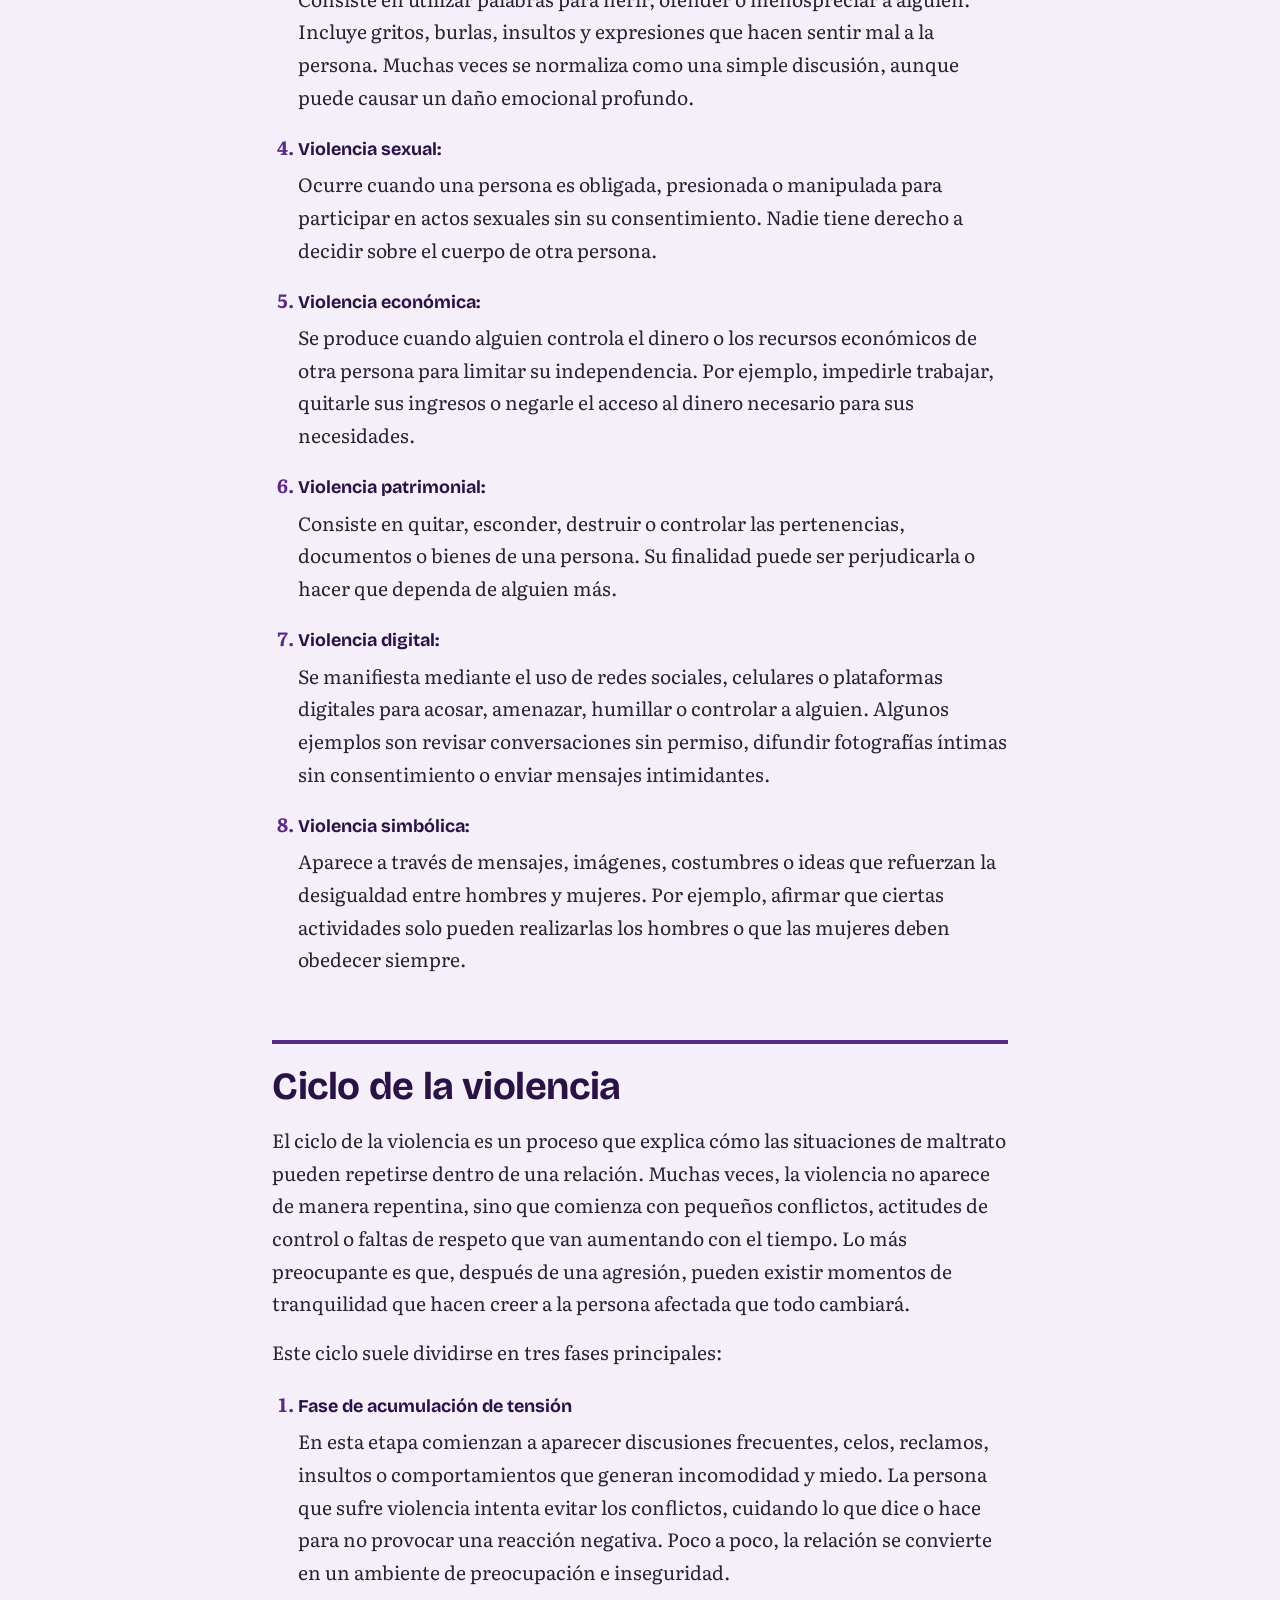
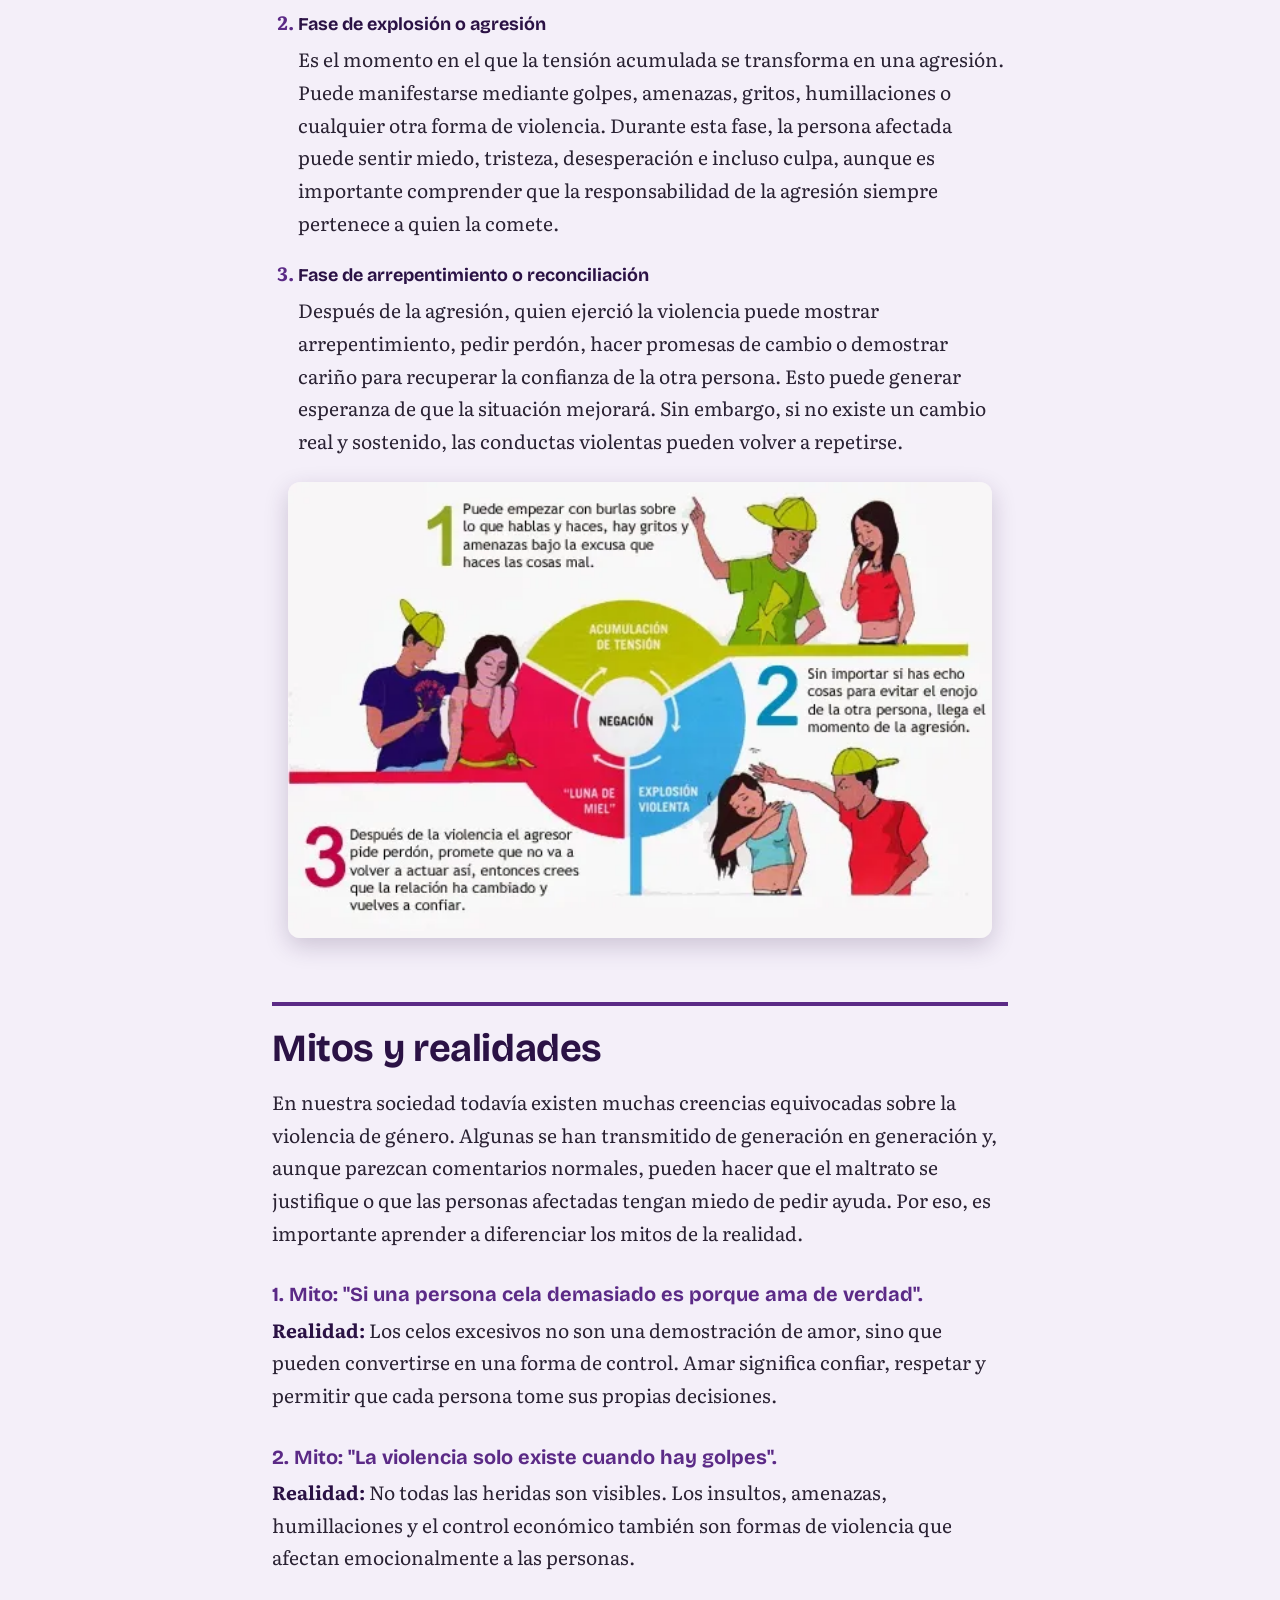
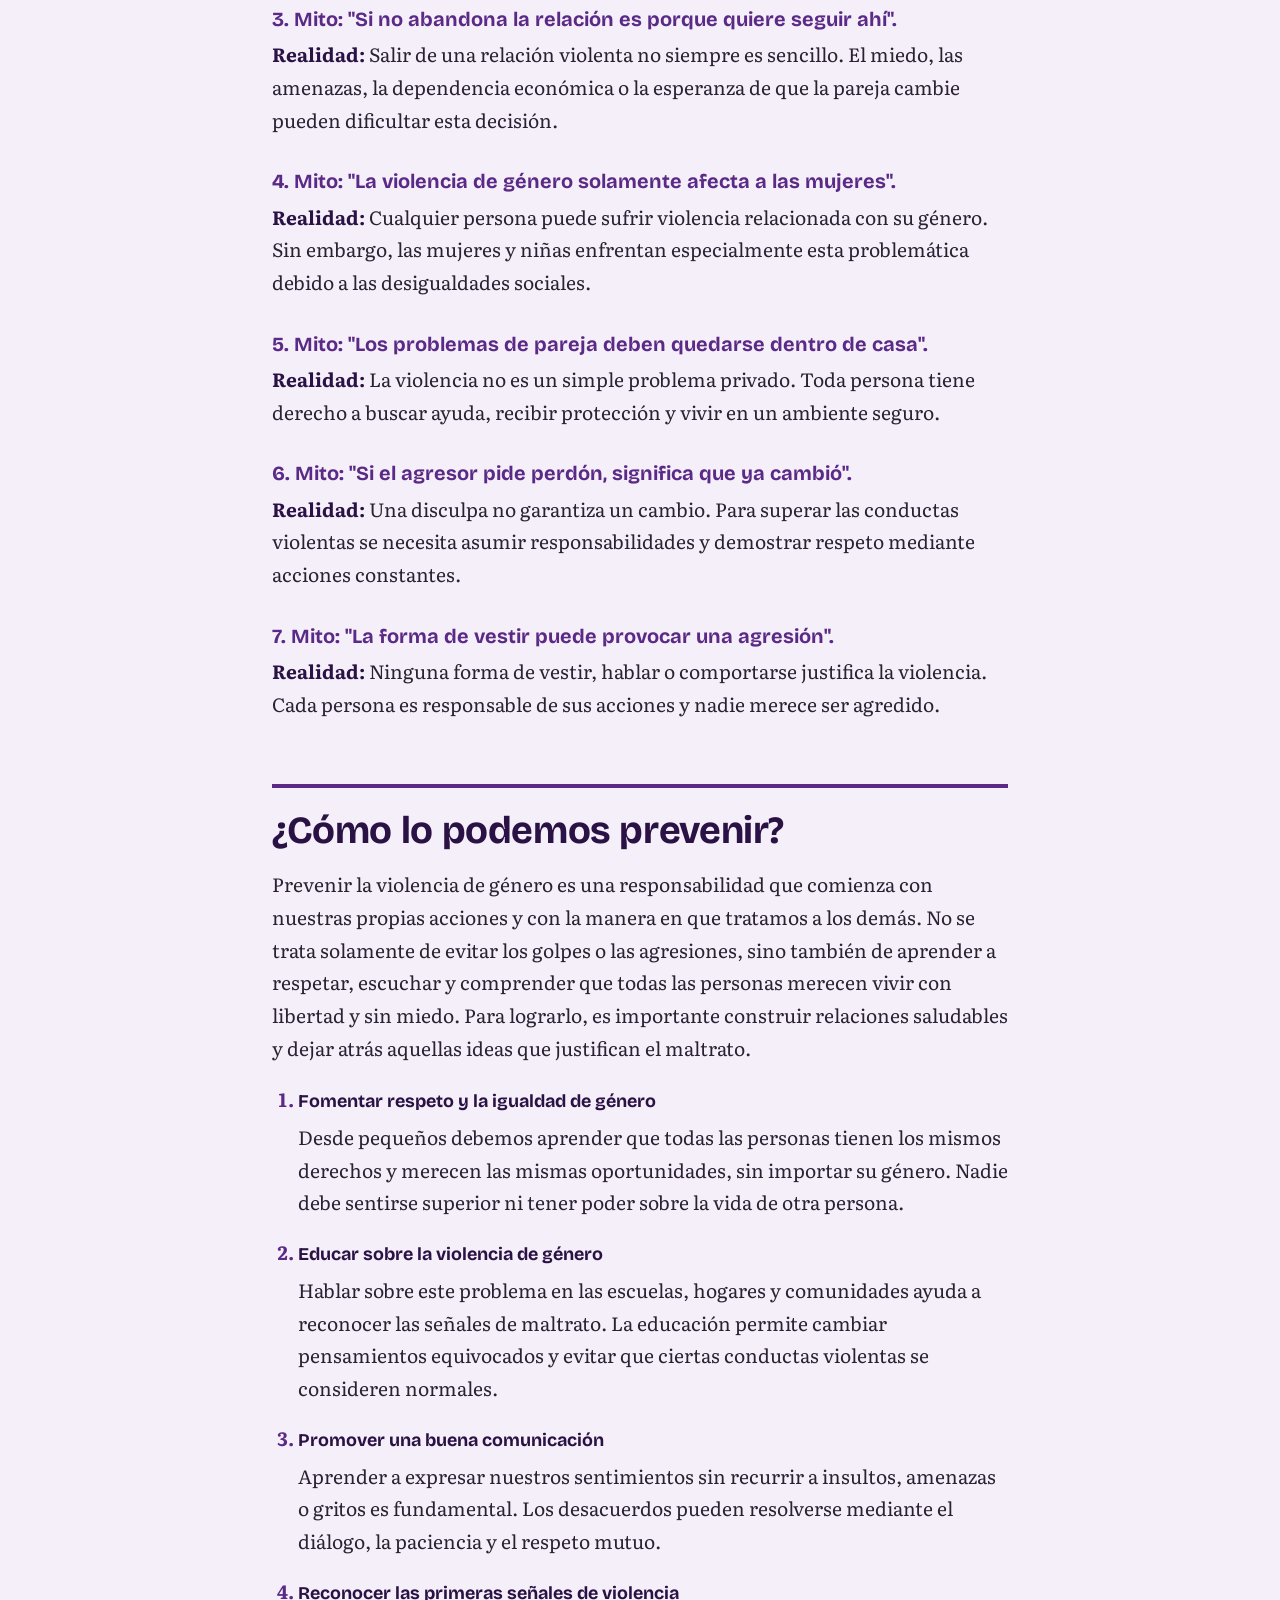
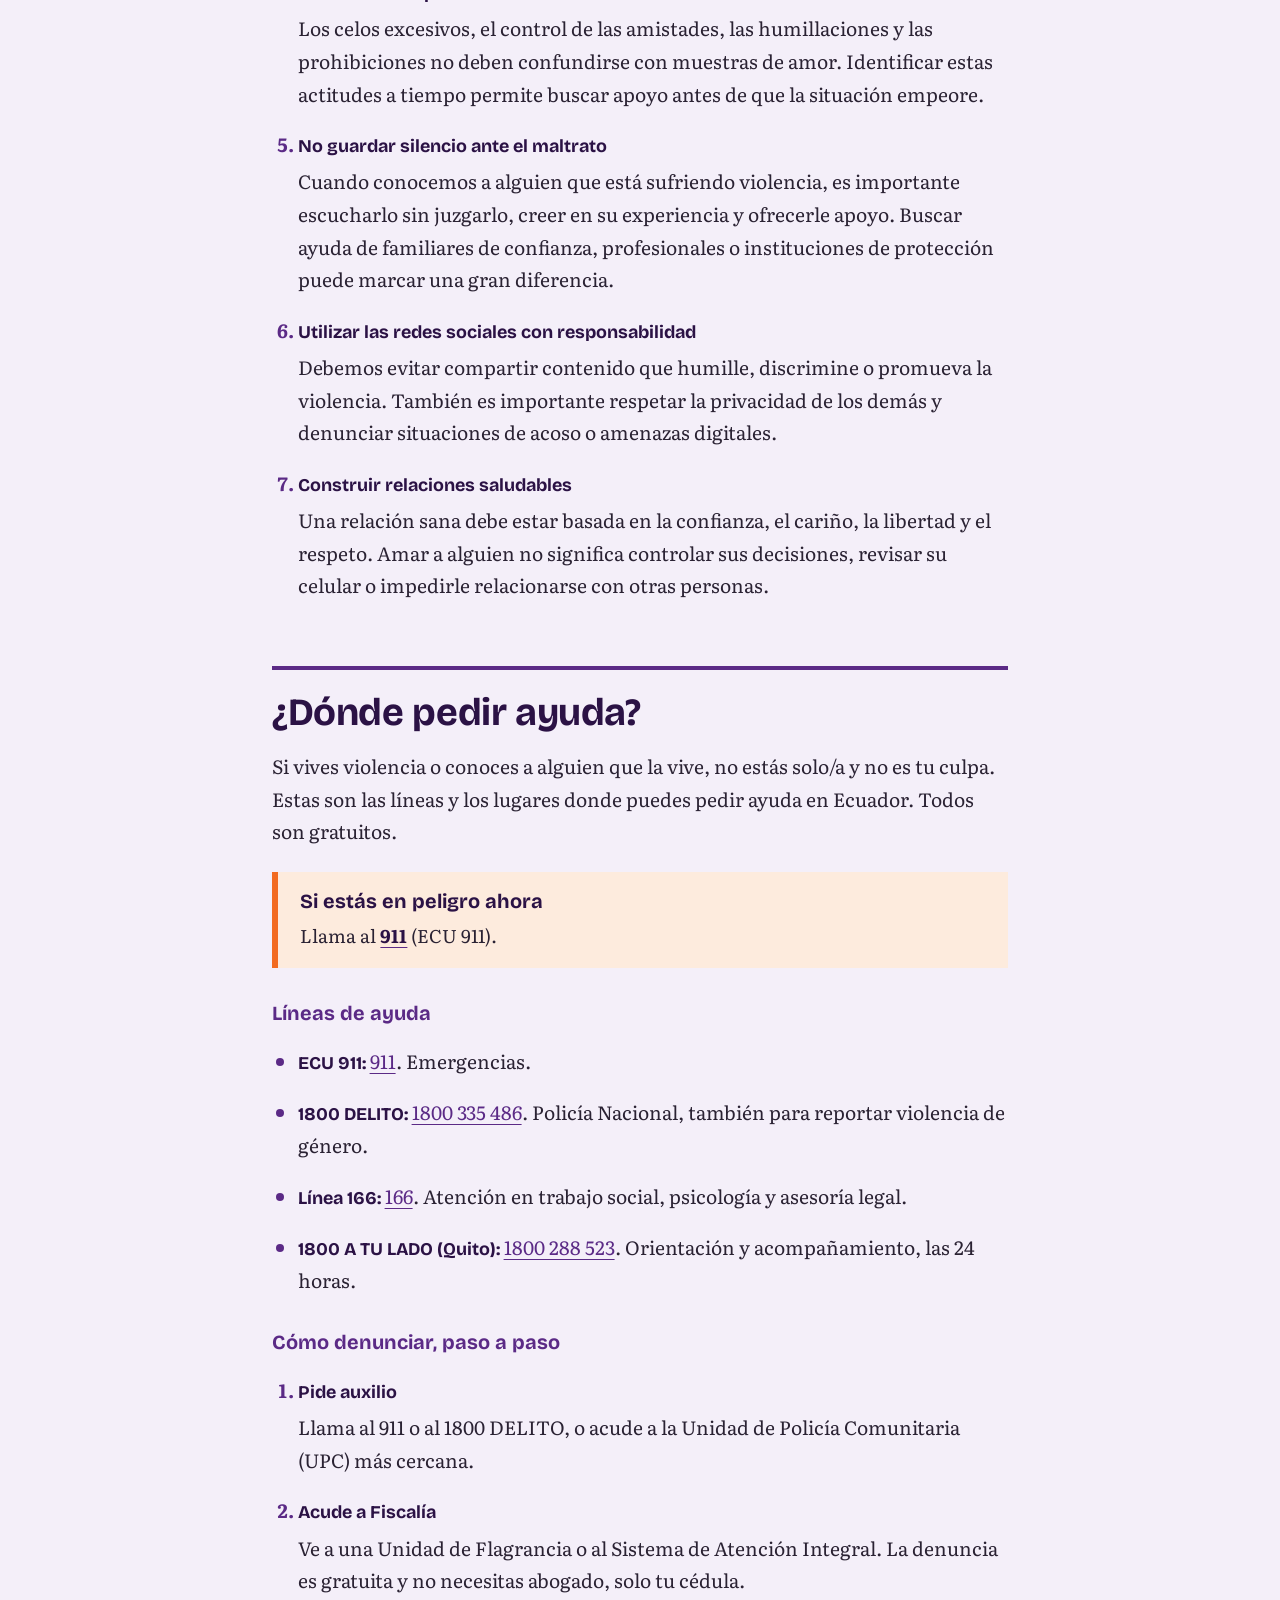
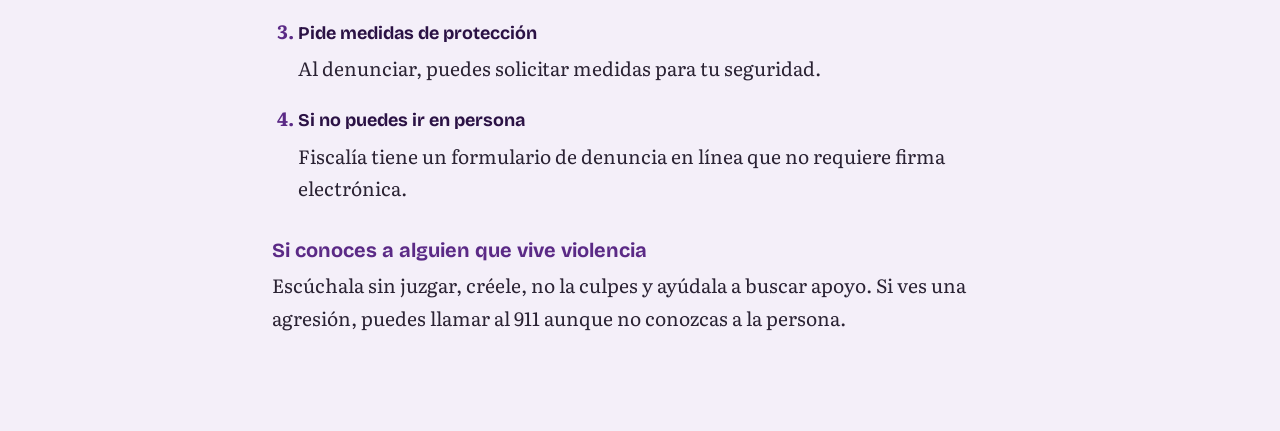
==== commit dcf05567: "Update index.html" ====
--- a/index.html
+++ b/index.html
@@ -8,6 +8,7 @@
     <link rel="preconnect" href="https://fonts.gstatic.com" crossorigin>
     <link href="https://fonts.googleapis.com/css2?family=Bricolage+Grotesque:opsz,wght@12..96,200..800&family=Literata:ital,opsz,wght@0,7..72,200..900;1,7..72,200..900&display=swap" rel="stylesheet">
     <link rel="stylesheet" href="./Style.css">
+     <link rel="icon" type="image/png" href="./imagenes/logo.png">
 </head>
 <body>
     <div id="intro" aria-hidden="true">
@@ -21,11 +22,12 @@
         </header>
         <nav>
             <ul>
-                <li><a href="#que-es">¿Qué es la violencia contra el género?</a></li>
+               <li><a href="#que-es">¿Qué es la violencia contra el género?</a></li>
                 <li><a href="#tipos">Tipos de violencia</a></li>
                 <li><a href="#ciclo">Ciclo de la violencia</a></li>
+                 <li><a href="#prevencion">¿Cómo lo podemos prevenir?</a></li>
                 <li><a href="#mitos">Mitos y realidades</a></li>
-                <li><a href="#prevencion">¿Cómo lo podemos prevenir?</a></li>
+                <li><a href="Ecuador.html">Datos en Ecuador</a></li>
                  <li><a href="video.html">Video relacionado</a></li>
                 <li><a href="#ayuda">¿Dónde pedir ayuda?</a></li>
             </ul>
@@ -285,3 +287,4 @@
 </script>
 </body>
 </html>
+
--- a/Style.css
+++ b/Style.css
@@ -1,4 +1,3 @@
-/* ===== Colores y medidas ===== */
 :root {
   --ciruela: #2b1245;
   --violeta: #5b2a86;
@@ -18,7 +17,6 @@
   scroll-behavior: smooth;
 }
 
-/* ===== Base ===== */
 body {
   margin: 0;
   background: var(--lila);
@@ -28,7 +26,6 @@
   line-height: 1.7;
 }
 
-/* ===== Encabezado ===== */
 header {
   background-color: var(--ciruela);
   background-image:
@@ -69,7 +66,7 @@
   text-shadow: 0 2px 10px rgba(0, 0, 0, .45);
   
 }
-/* ===== Menú ===== */
+
 nav {
   position: sticky;
   top: 0;
@@ -118,7 +115,6 @@
   color: #fff;
 }
 
-/* ===== Slider de imágenes ===== */
 .container {
   padding: 2rem 0 0;
 }
@@ -134,7 +130,6 @@
   box-shadow: 0 1rem 2.5rem rgba(43, 18, 69, .28);
 }
 
-/* Degradado oscuro abajo para que se vean los puntos */
 .slider-wrapper::after {
   content: "";
   position: absolute;
@@ -160,7 +155,6 @@
   scroll-snap-align: start;
 }
 
-/* Puntos */
 .slider-nav {
   position: absolute;
   bottom: 1.2rem;
@@ -195,7 +189,6 @@
   opacity: 1;
 }
 
-/* Flechas */
 .flecha {
   position: absolute;
   top: 50%;
@@ -226,7 +219,6 @@
 .prev { left: 1rem; }
 .next { right: 1rem; }
 
-/* ===== Contenido ===== */
 main {
   padding-bottom: 5rem;
 }
@@ -269,7 +261,6 @@
   color: var(--ciruela);
 }
 
-/* ===== Listas ===== */
 ul,
 ol {
   padding-left: 1.6rem;
@@ -293,7 +284,6 @@
   margin-top: 0.25rem;
 }
 
-/* ===== Enlaces ===== */
 main a {
   color: var(--violeta);
   text-underline-offset: 0.2em;
@@ -310,7 +300,6 @@
   outline-offset: 3px;
 }
 
-/* ===== Recuadro de emergencia ===== */
 .emergencia {
   margin-top: 1.5rem;
   margin-bottom: 1.5rem;
@@ -329,7 +318,6 @@
   font-size: 1.15rem;
 }
 
-/* ===== Celulares ===== */
 @media (max-width: 40rem) {
   nav {
     position: static;
@@ -368,12 +356,13 @@
   border: 6px solid var(--ciruela);
   box-shadow: 0 1.2rem 3rem rgba(43, 18, 69, .35);
 }
+
 .figura {
   display: block;
-  width: 100%;          /* nunca más ancha que la pantalla */
-  max-width: 44rem;     /* en computadora, hasta este tamaño */
-  height: auto;         /* mantiene su proporción real */
-  margin: 1.5rem auto;  /* centrada */
+  width: 100%;          
+  max-width: 44rem;    
+  height: auto;         
+  margin: 1.5rem auto;  
   border-radius: .75rem;
   box-shadow: 0 .5rem 1.5rem rgba(43, 18, 69, .2);
 }
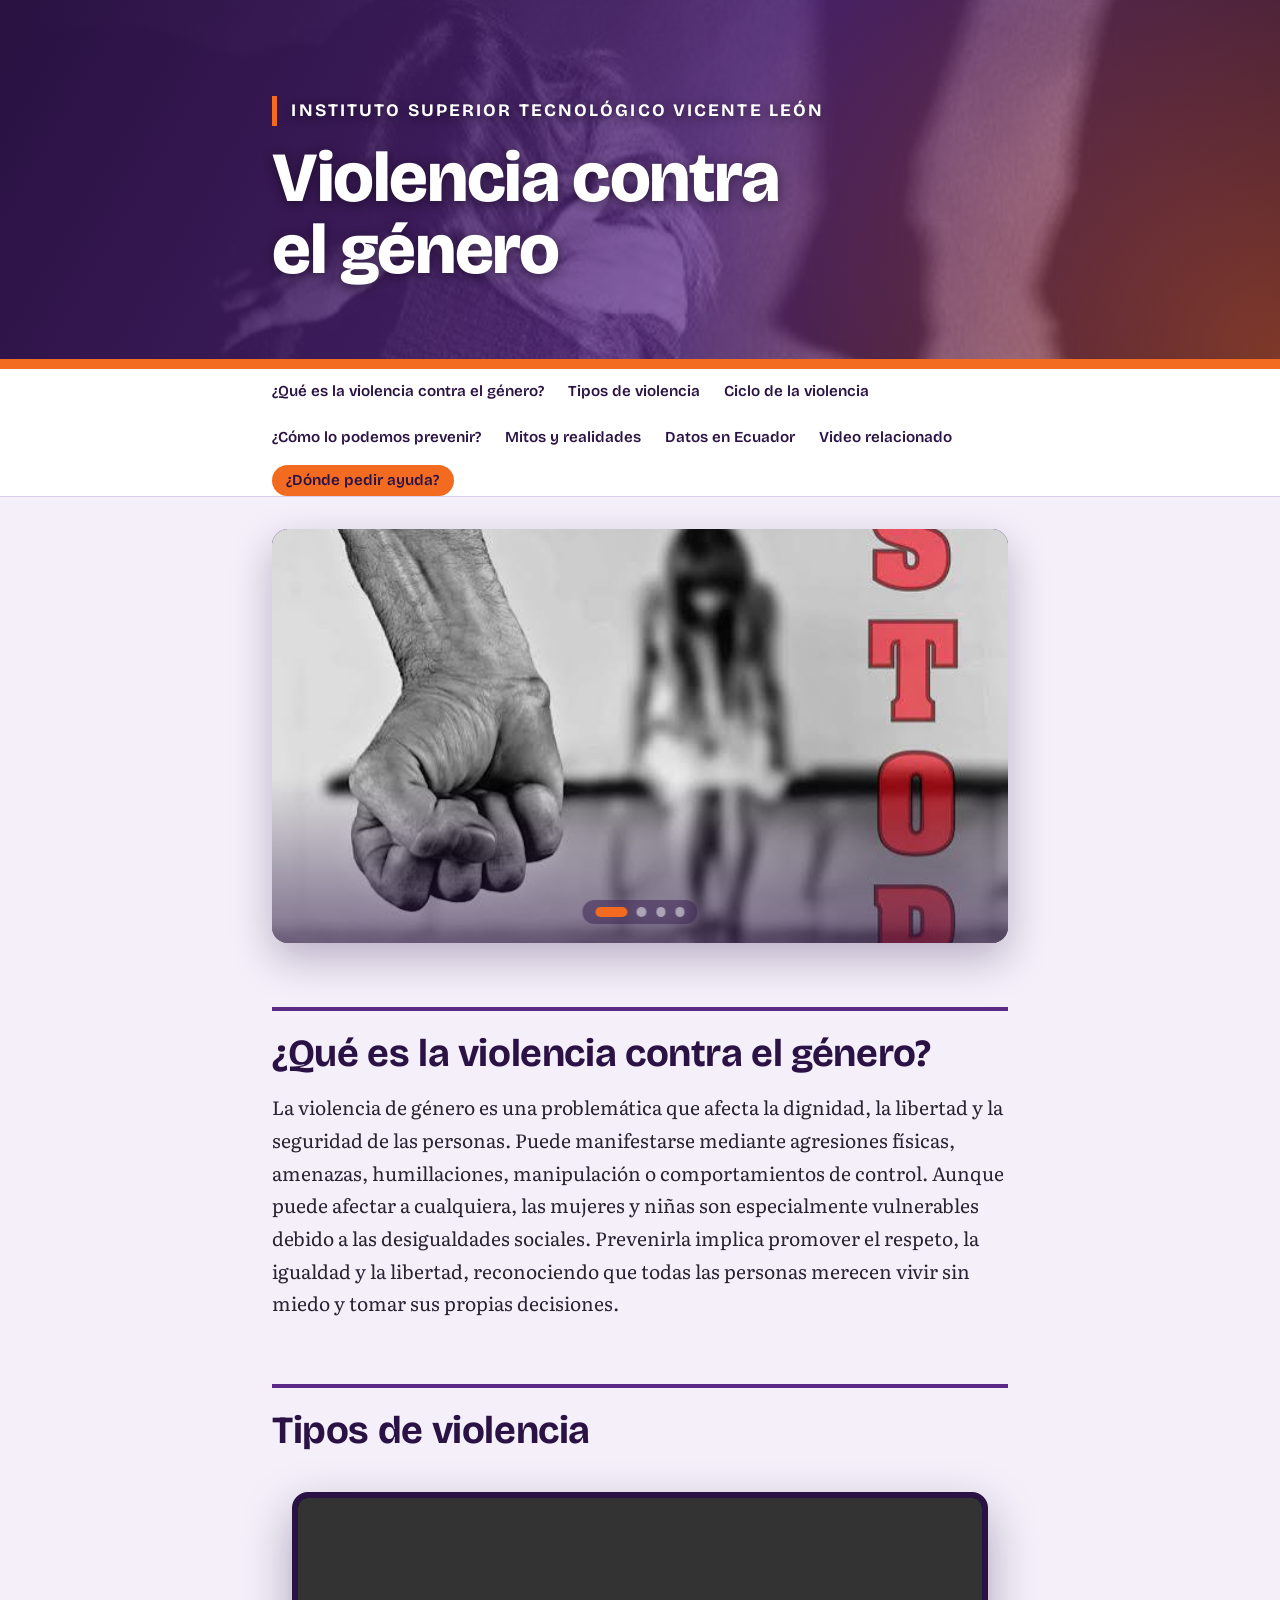
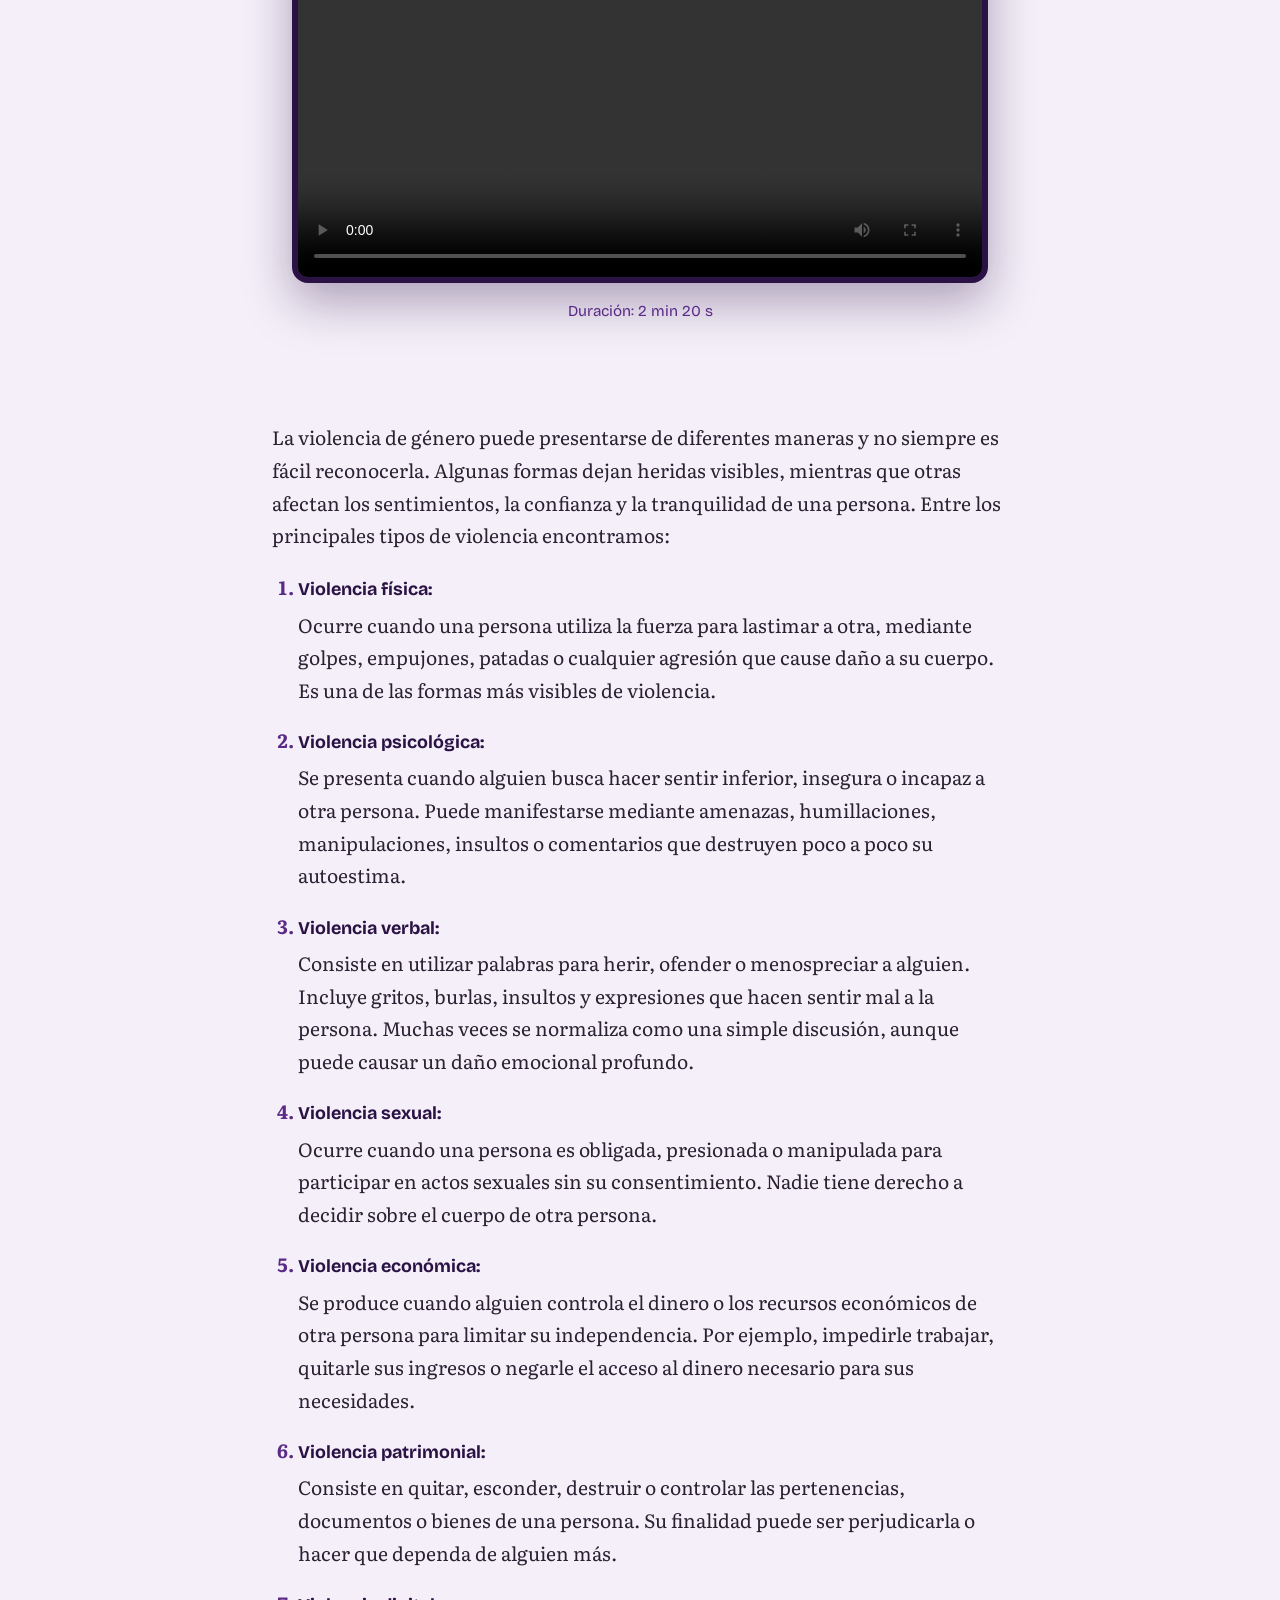
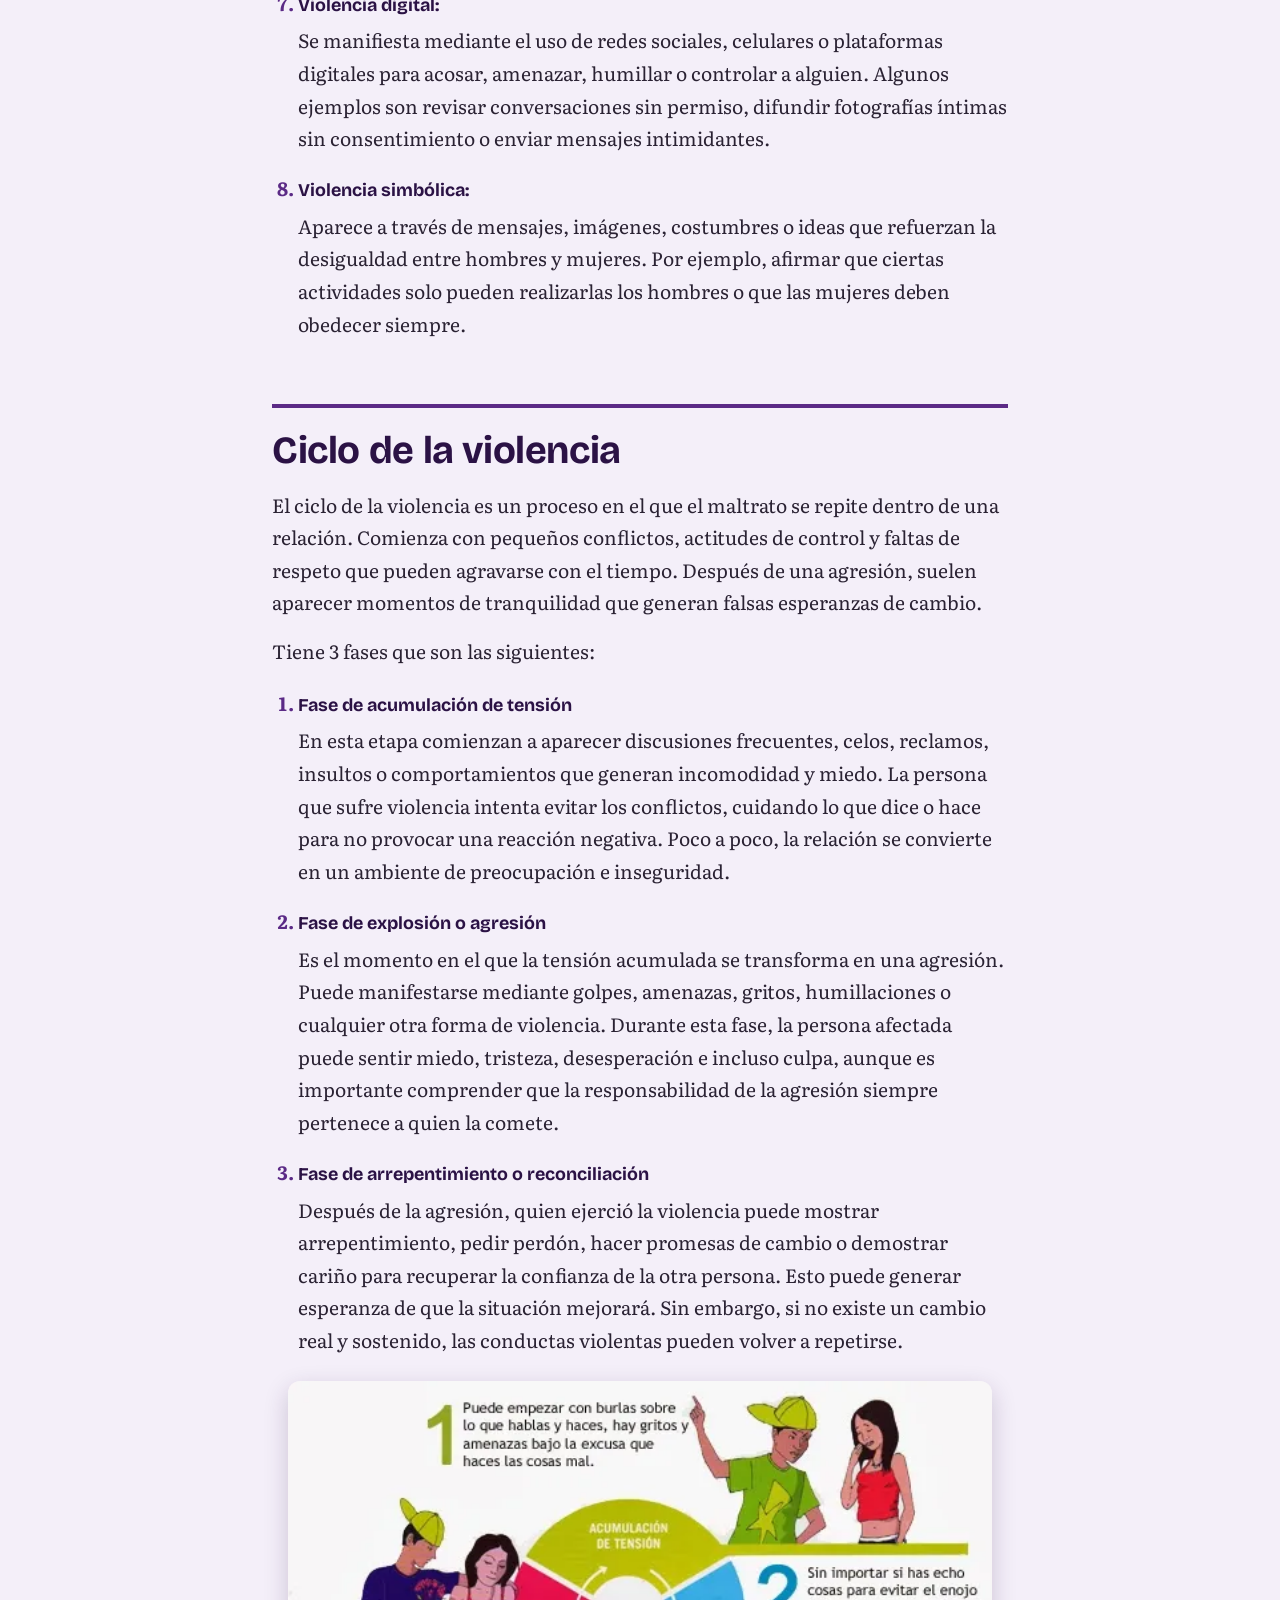
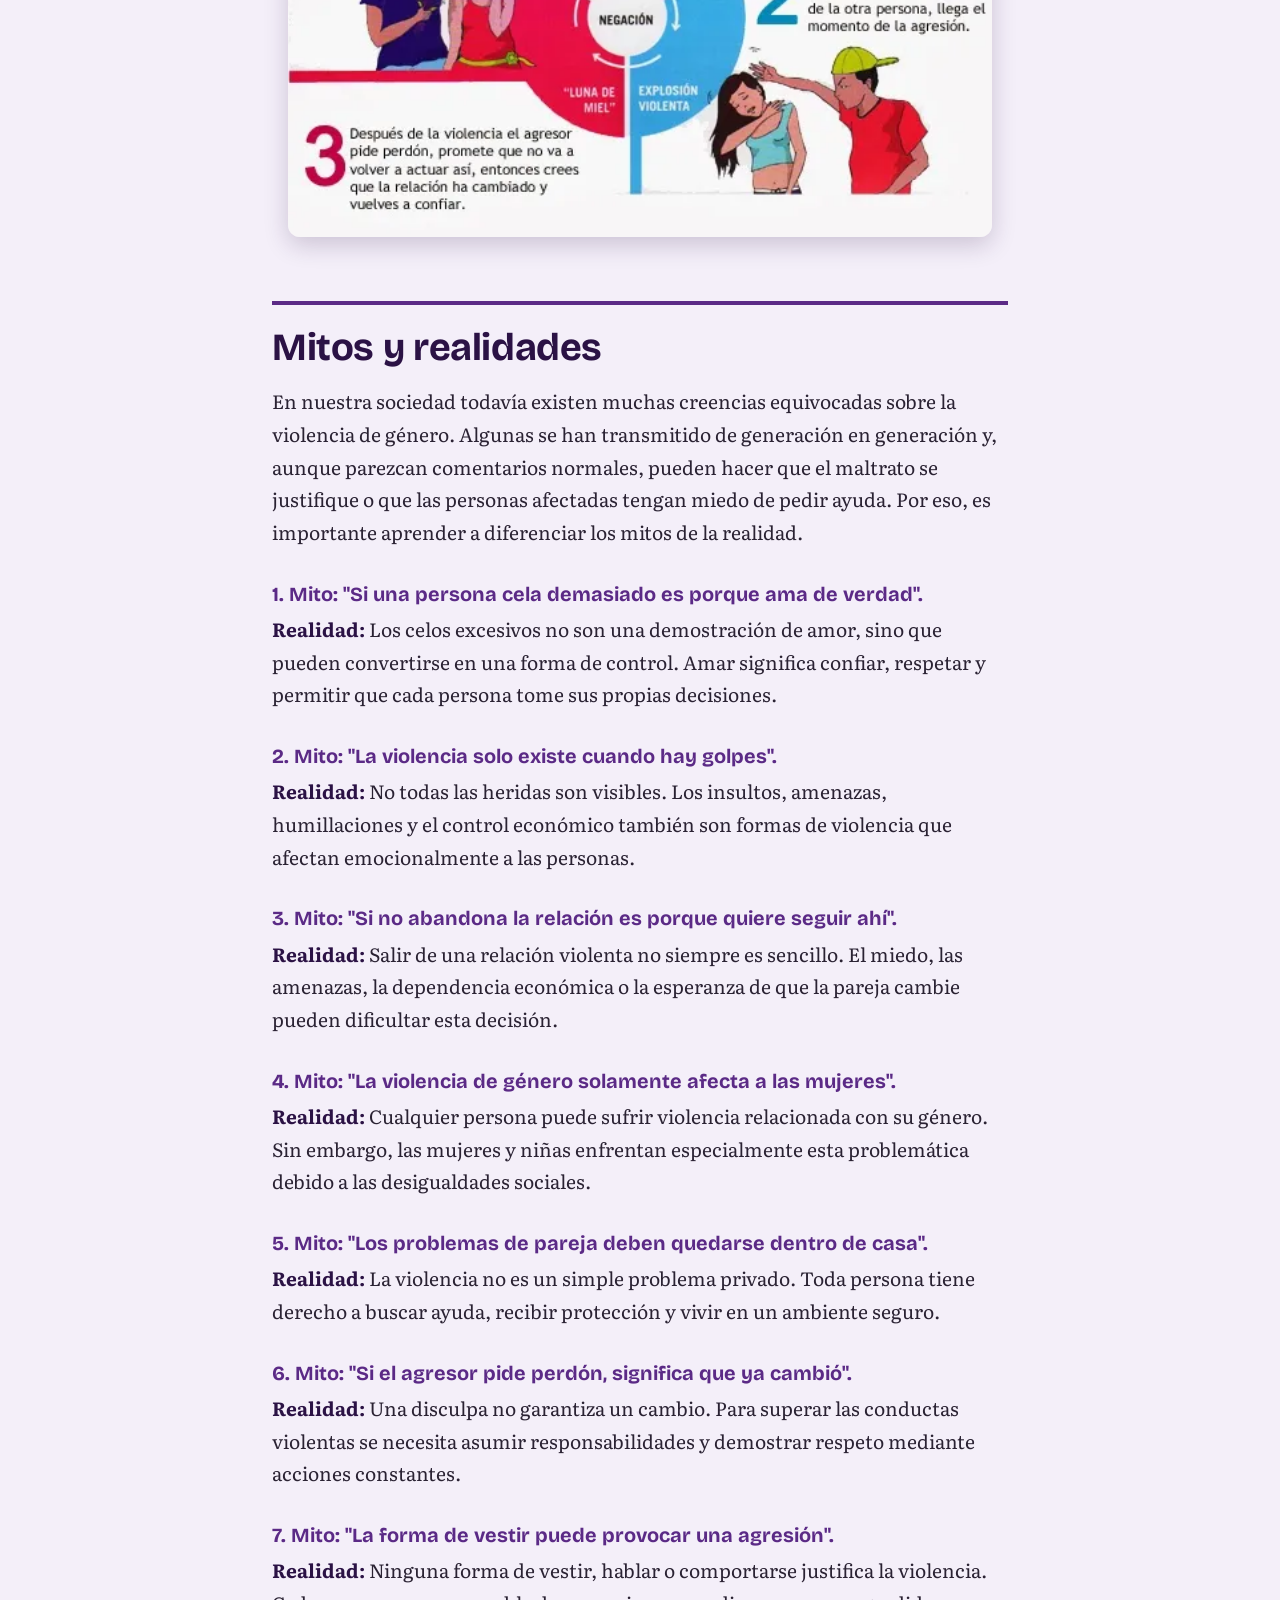
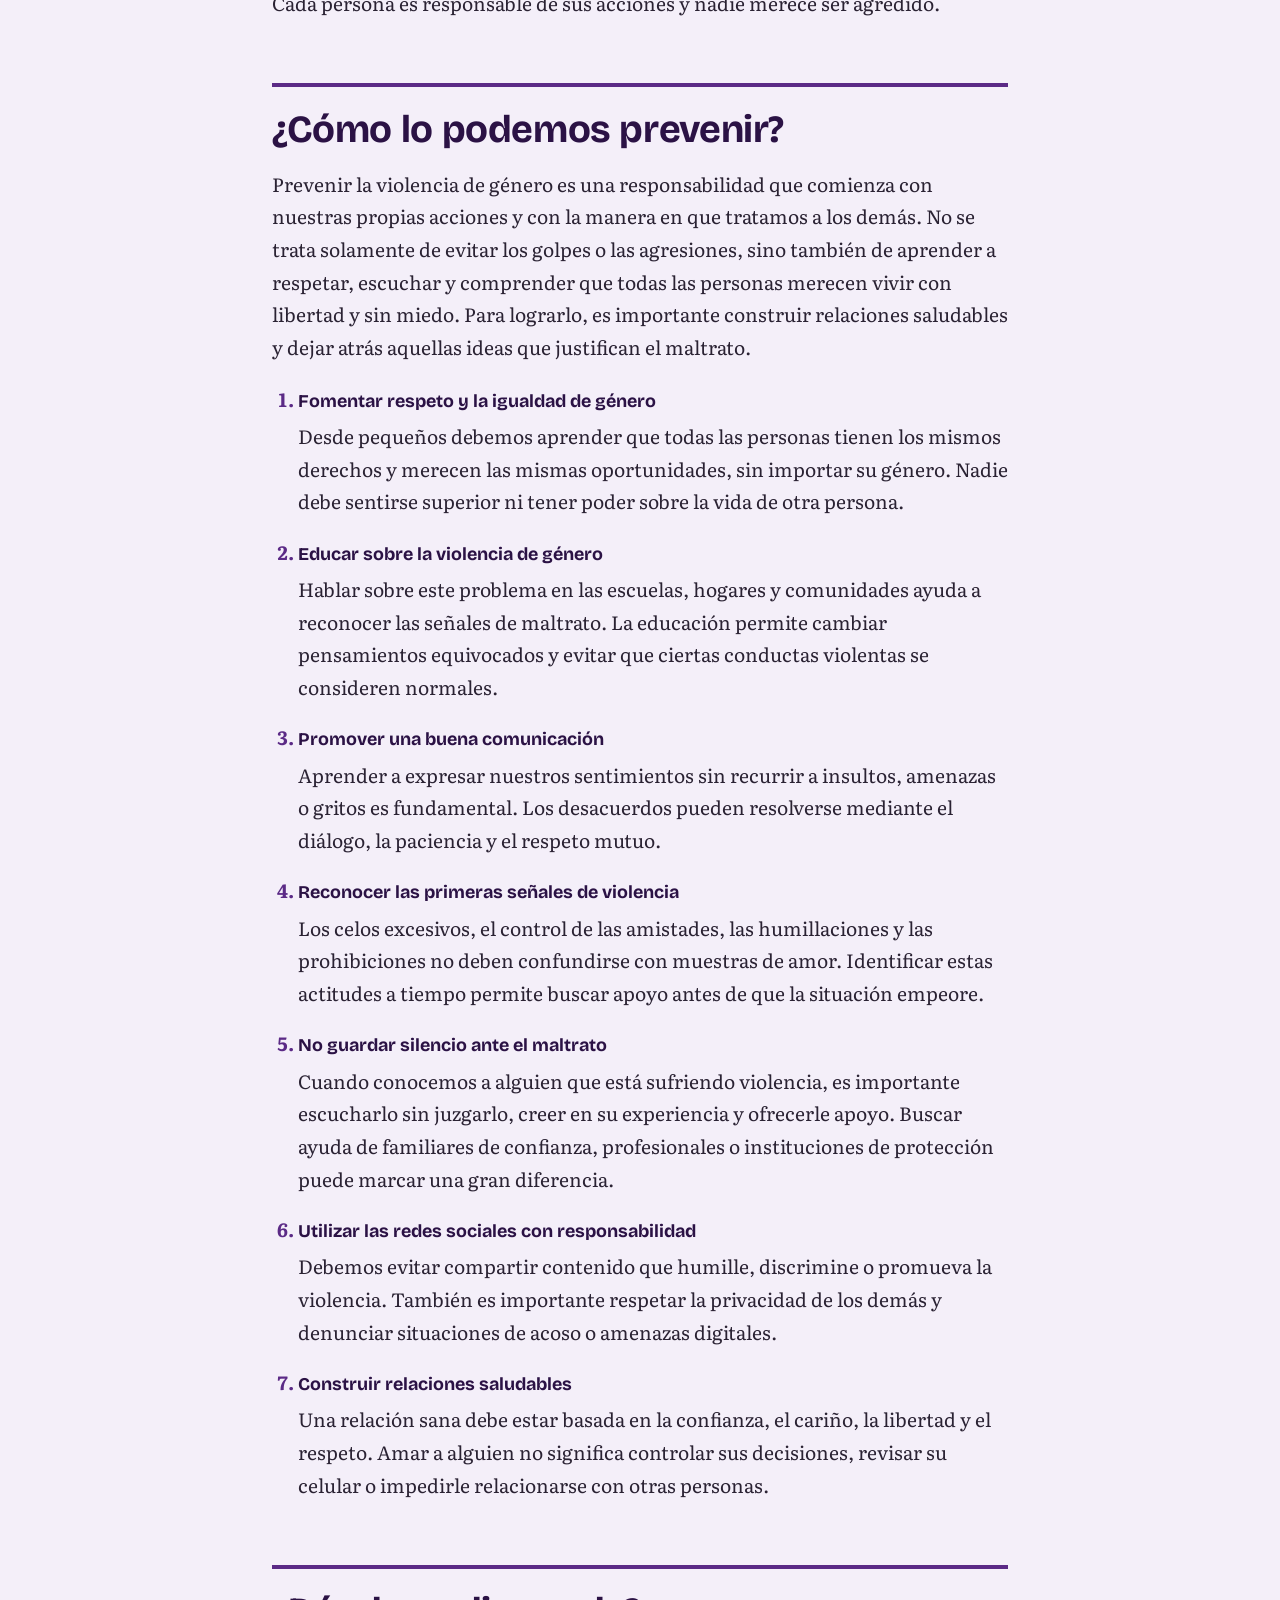
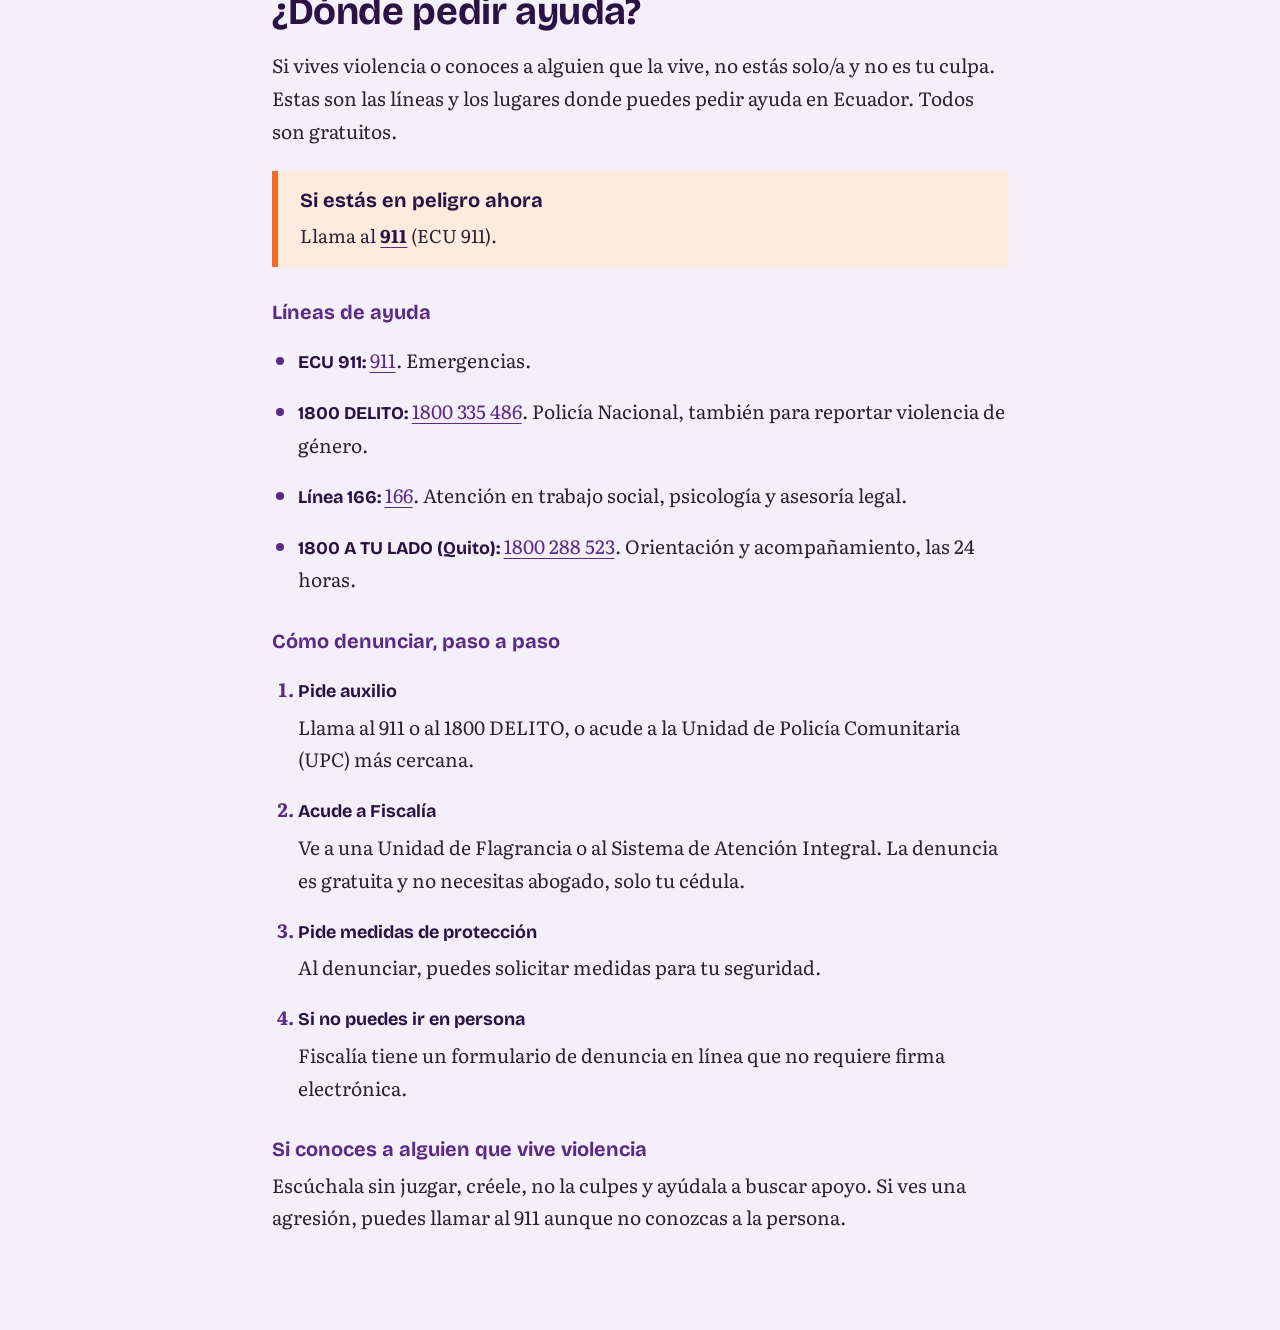
==== commit ac6eadce: "Update index.html" ====
--- a/index.html
+++ b/index.html
@@ -22,7 +22,7 @@
         </header>
         <nav>
             <ul>
-               <li><a href="#que-es">¿Qué es la violencia contra el género?</a></li>
+                <li><a href="#que-es">¿Qué es la violencia contra el género?</a></li>
                 <li><a href="#tipos">Tipos de violencia</a></li>
                 <li><a href="#ciclo">Ciclo de la violencia</a></li>
                  <li><a href="#prevencion">¿Cómo lo podemos prevenir?</a></li>
@@ -53,10 +53,8 @@
         <main>
             <article id="articulo1">
                 <h2 id="que-es">¿Qué es la violencia contra el género?</h2>
-                <p>La violencia de género es una realidad que afecta la vida, la tranquilidad y la dignidad de muchas personas. Se presenta cuando alguien recibe un trato injusto, es humillado, amenazado o lastimado por razones relacionadas con su género. No siempre se manifiesta mediante golpes o agresiones físicas; también puede aparecer a través de palabras que hieren, actitudes de desprecio, manipulaciones, amenazas o comportamientos que buscan controlar la vida de otra persona.</p>
-                <p>Muchas veces, este tipo de violencia comienza con situaciones que parecen pequeñas, como los celos excesivos, las prohibiciones, las burlas o la idea de que una persona tiene más autoridad que otra simplemente por ser hombre o mujer. Con el tiempo, estas conductas pueden convertirse en problemas más graves y afectar profundamente la autoestima, la libertad y la seguridad de quienes las sufren.</p>
-                <p>Aunque puede afectar a diferentes personas, las mujeres y las niñas se encuentran especialmente expuestas a esta problemática debido a las desigualdades y los estereotipos que todavía existen en la sociedad.</p>
-                <p>En pocas palabras, la violencia de género ocurre cuando se deja de respetar a una persona como ser humano y se pretende imponer poder sobre ella por su género. Combatirla no consiste únicamente en evitar las agresiones, sino también en aprender a escuchar, respetar las diferencias y comprender que nadie tiene derecho a controlar, humillar o hacer sentir inferior a otra persona. Al final, todos merecemos vivir sin miedo, expresar lo que sentimos y tomar nuestras propias decisiones. Porque el respeto no debería depender de si somos hombres o mujeres, sino del simple hecho de que todos somos personas y tenemos el mismo valor y dignidad.</p>
+                <p>La violencia de género es una problemática que afecta la dignidad, la libertad y la seguridad de las personas. Puede manifestarse mediante agresiones físicas, amenazas, humillaciones, manipulación o comportamientos de control. Aunque puede afectar a cualquiera, las mujeres y niñas son especialmente vulnerables debido a las desigualdades sociales. Prevenirla implica promover el respeto, la igualdad y la libertad, reconociendo que todas las personas merecen vivir sin miedo y tomar sus propias decisiones.</p>
+               
             </article>
             <article id="articulo2">
                 <h2 id="tipos">Tipos de violencia</h2>
@@ -108,8 +106,8 @@
             </article>
             <article id="articulo3">
                 <h2 id="ciclo">Ciclo de la violencia</h2>
-                <p>El ciclo de la violencia es un proceso que explica cómo las situaciones de maltrato pueden repetirse dentro de una relación. Muchas veces, la violencia no aparece de manera repentina, sino que comienza con pequeños conflictos, actitudes de control o faltas de respeto que van aumentando con el tiempo. Lo más preocupante es que, después de una agresión, pueden existir momentos de tranquilidad que hacen creer a la persona afectada que todo cambiará.</p>
-                <p>Este ciclo suele dividirse en tres fases principales:</p>
+                <p>El ciclo de la violencia es un proceso en el que el maltrato se repite dentro de una relación. Comienza con pequeños conflictos, actitudes de control y faltas de respeto que pueden agravarse con el tiempo. Después de una agresión, suelen aparecer momentos de tranquilidad que generan falsas esperanzas de cambio.</p>
+                <p>Tiene 3 fases que son las siguientes:</p>
                 <ol>
                     <li>
                         <strong>Fase de acumulación de tensión</strong>
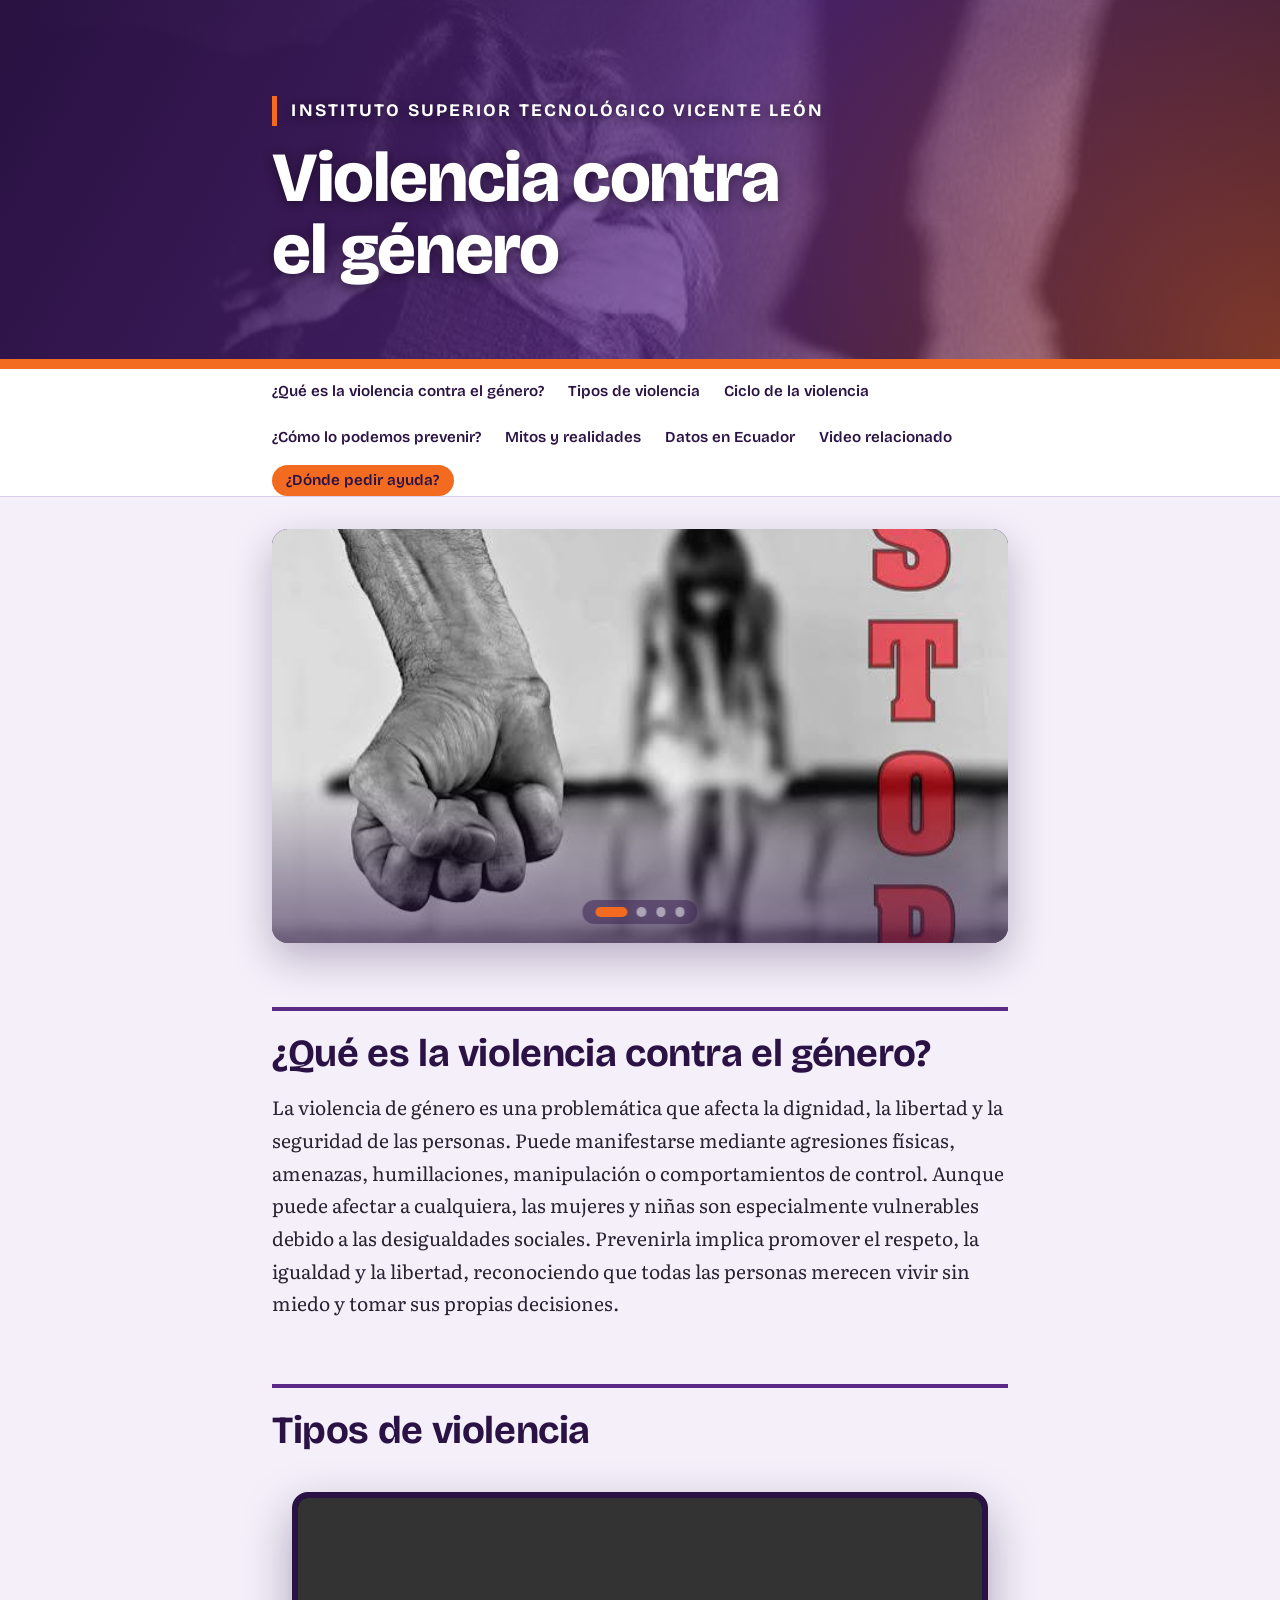
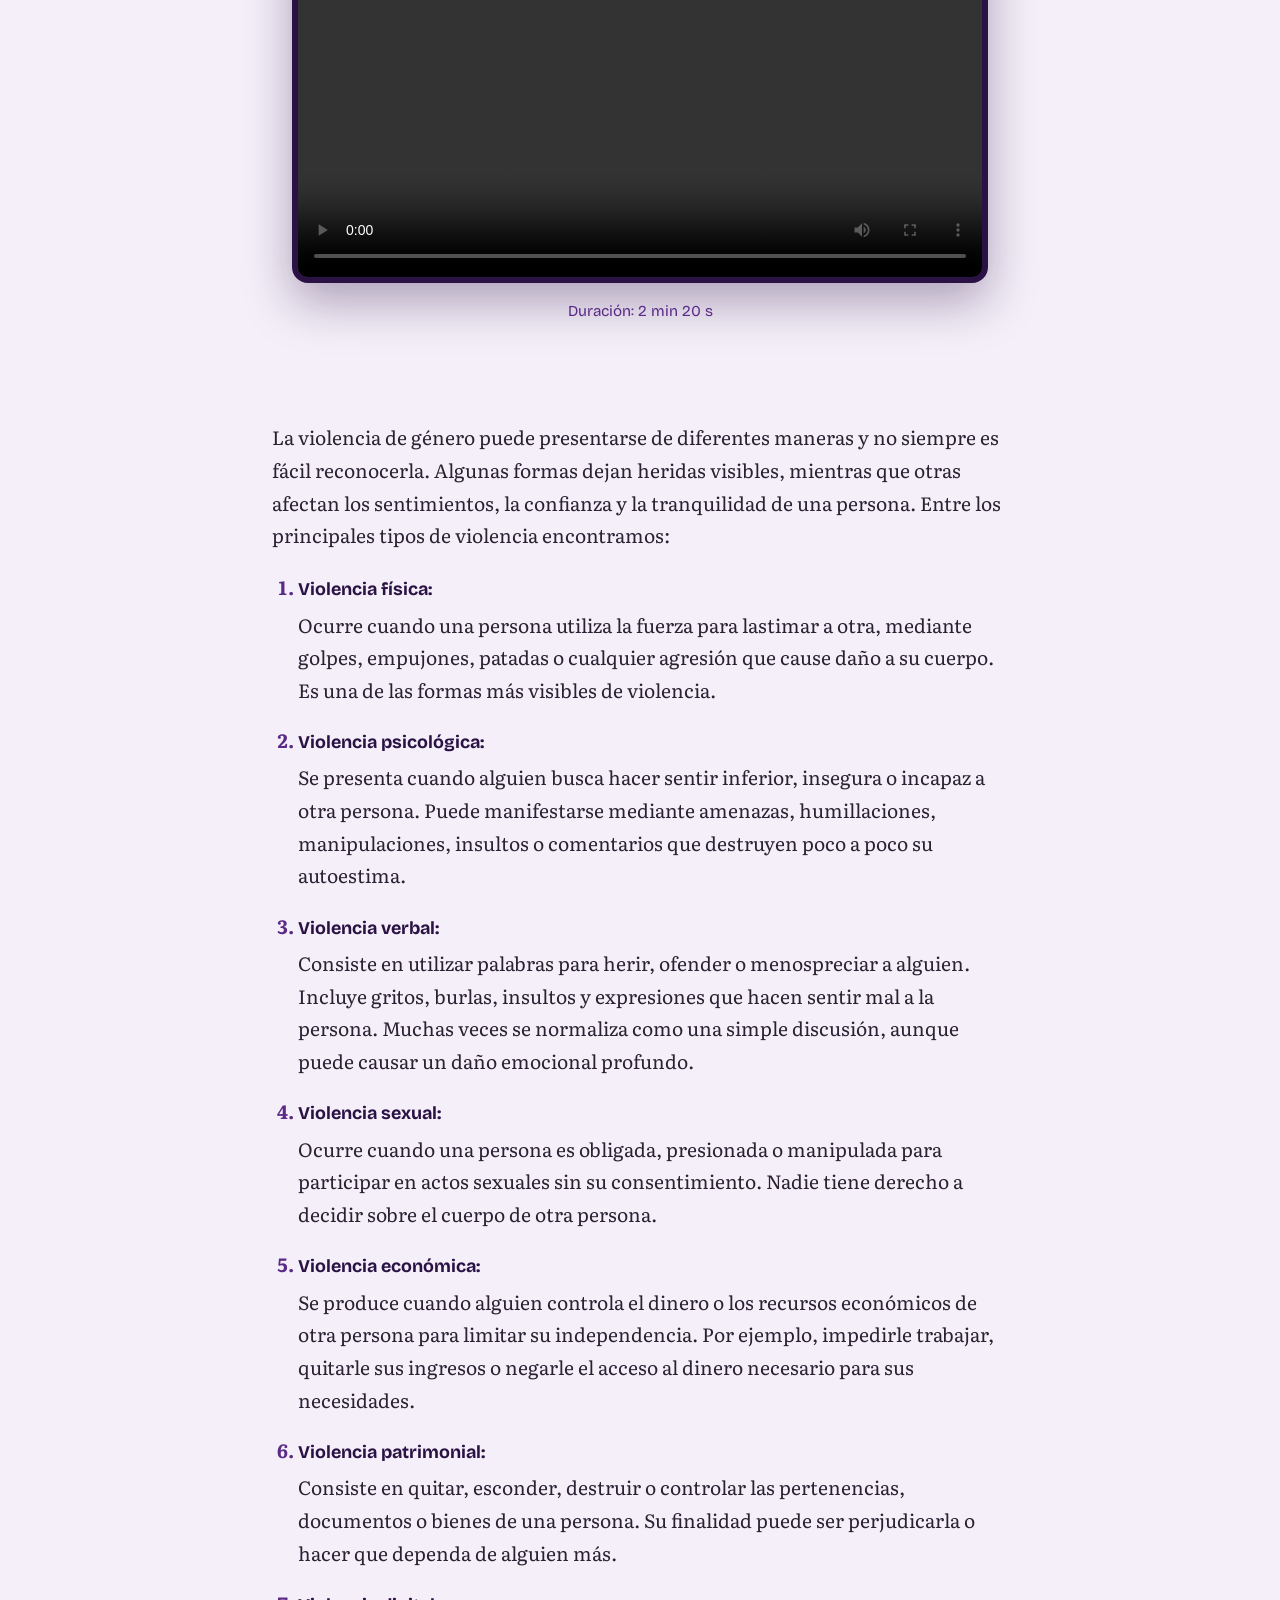
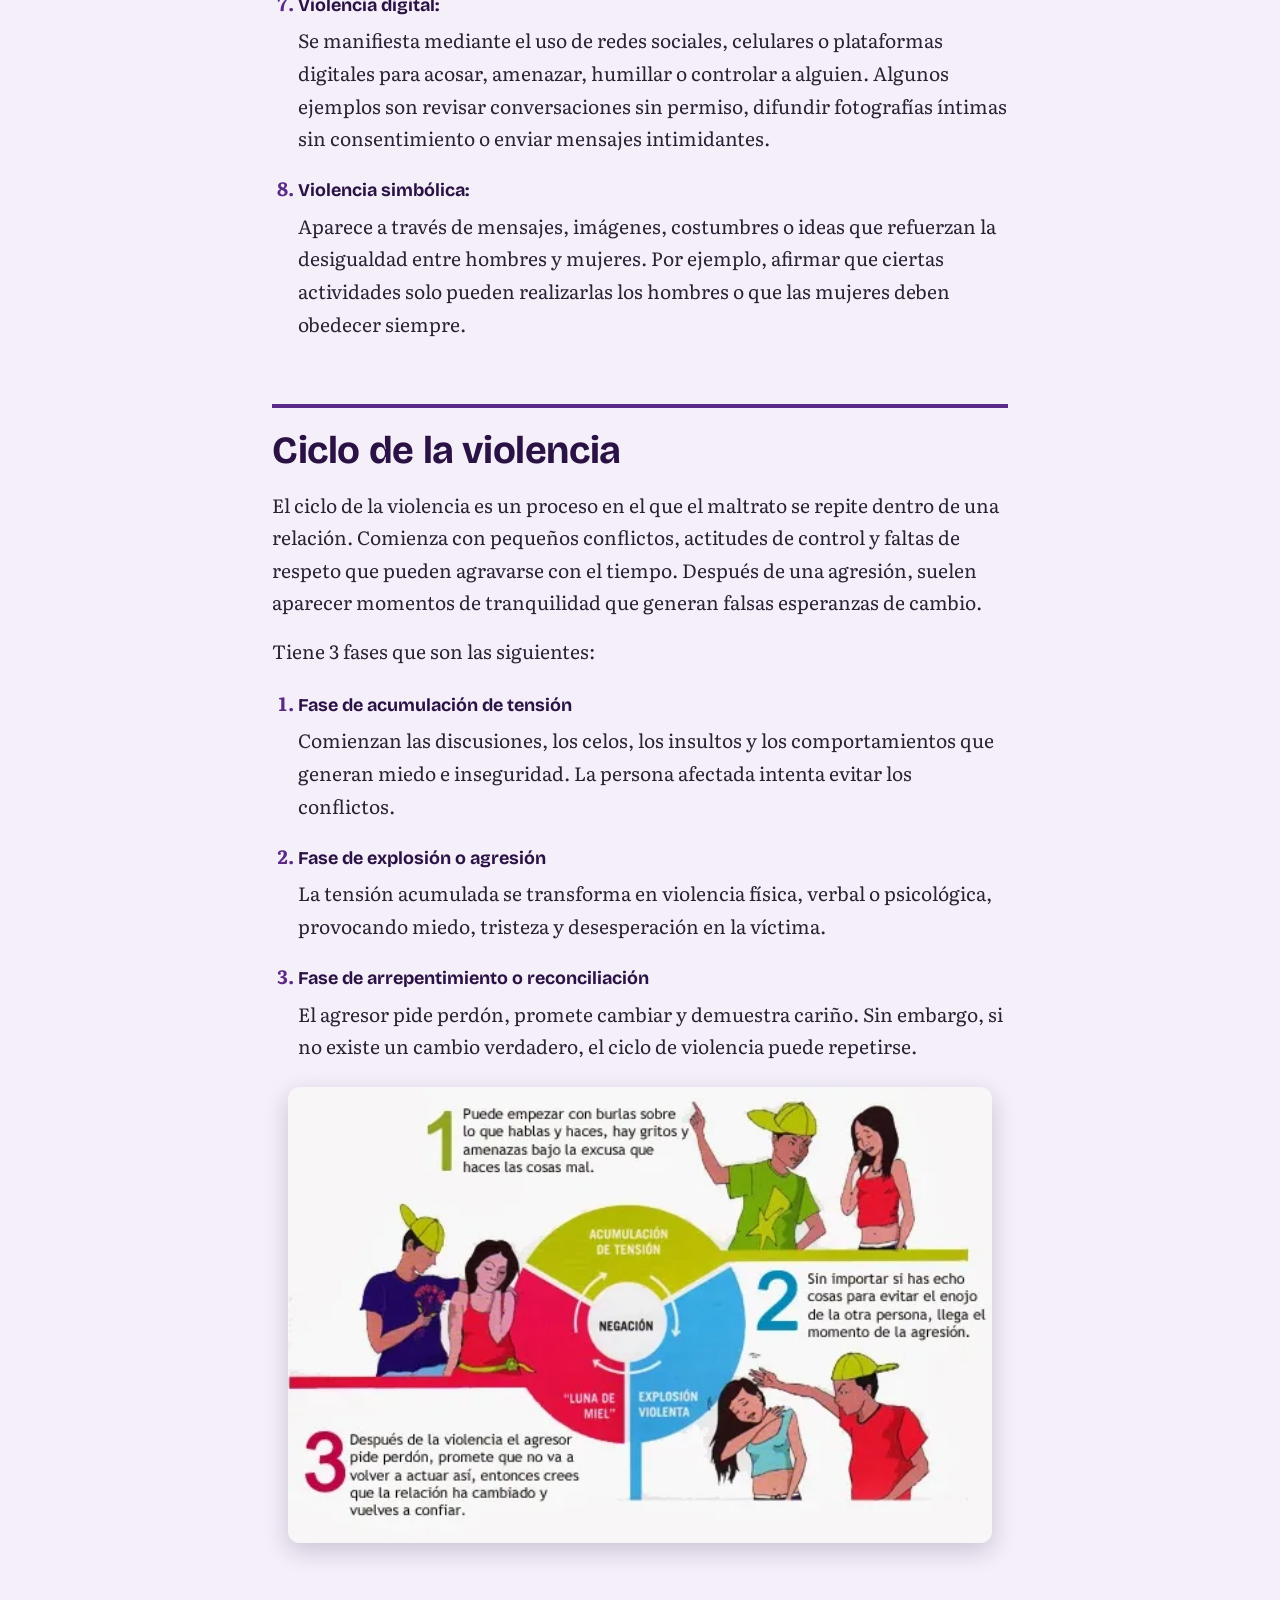
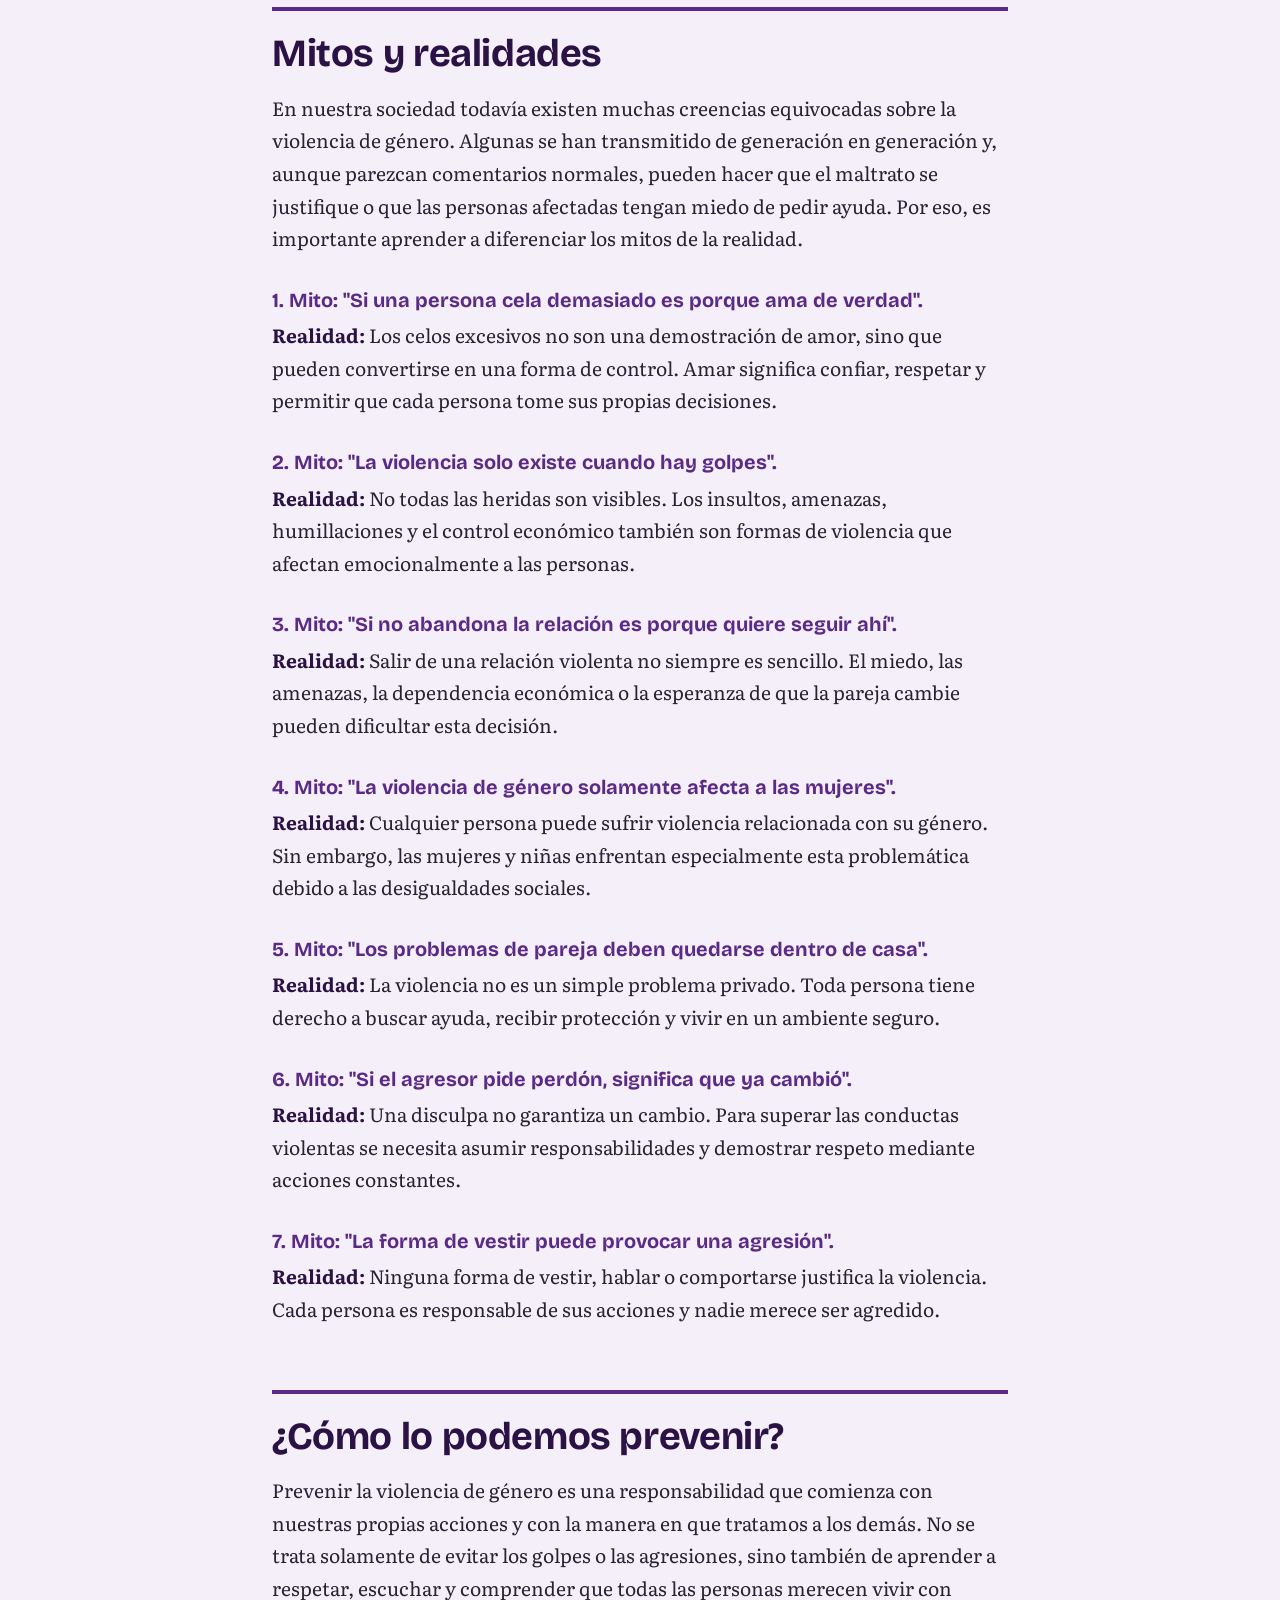
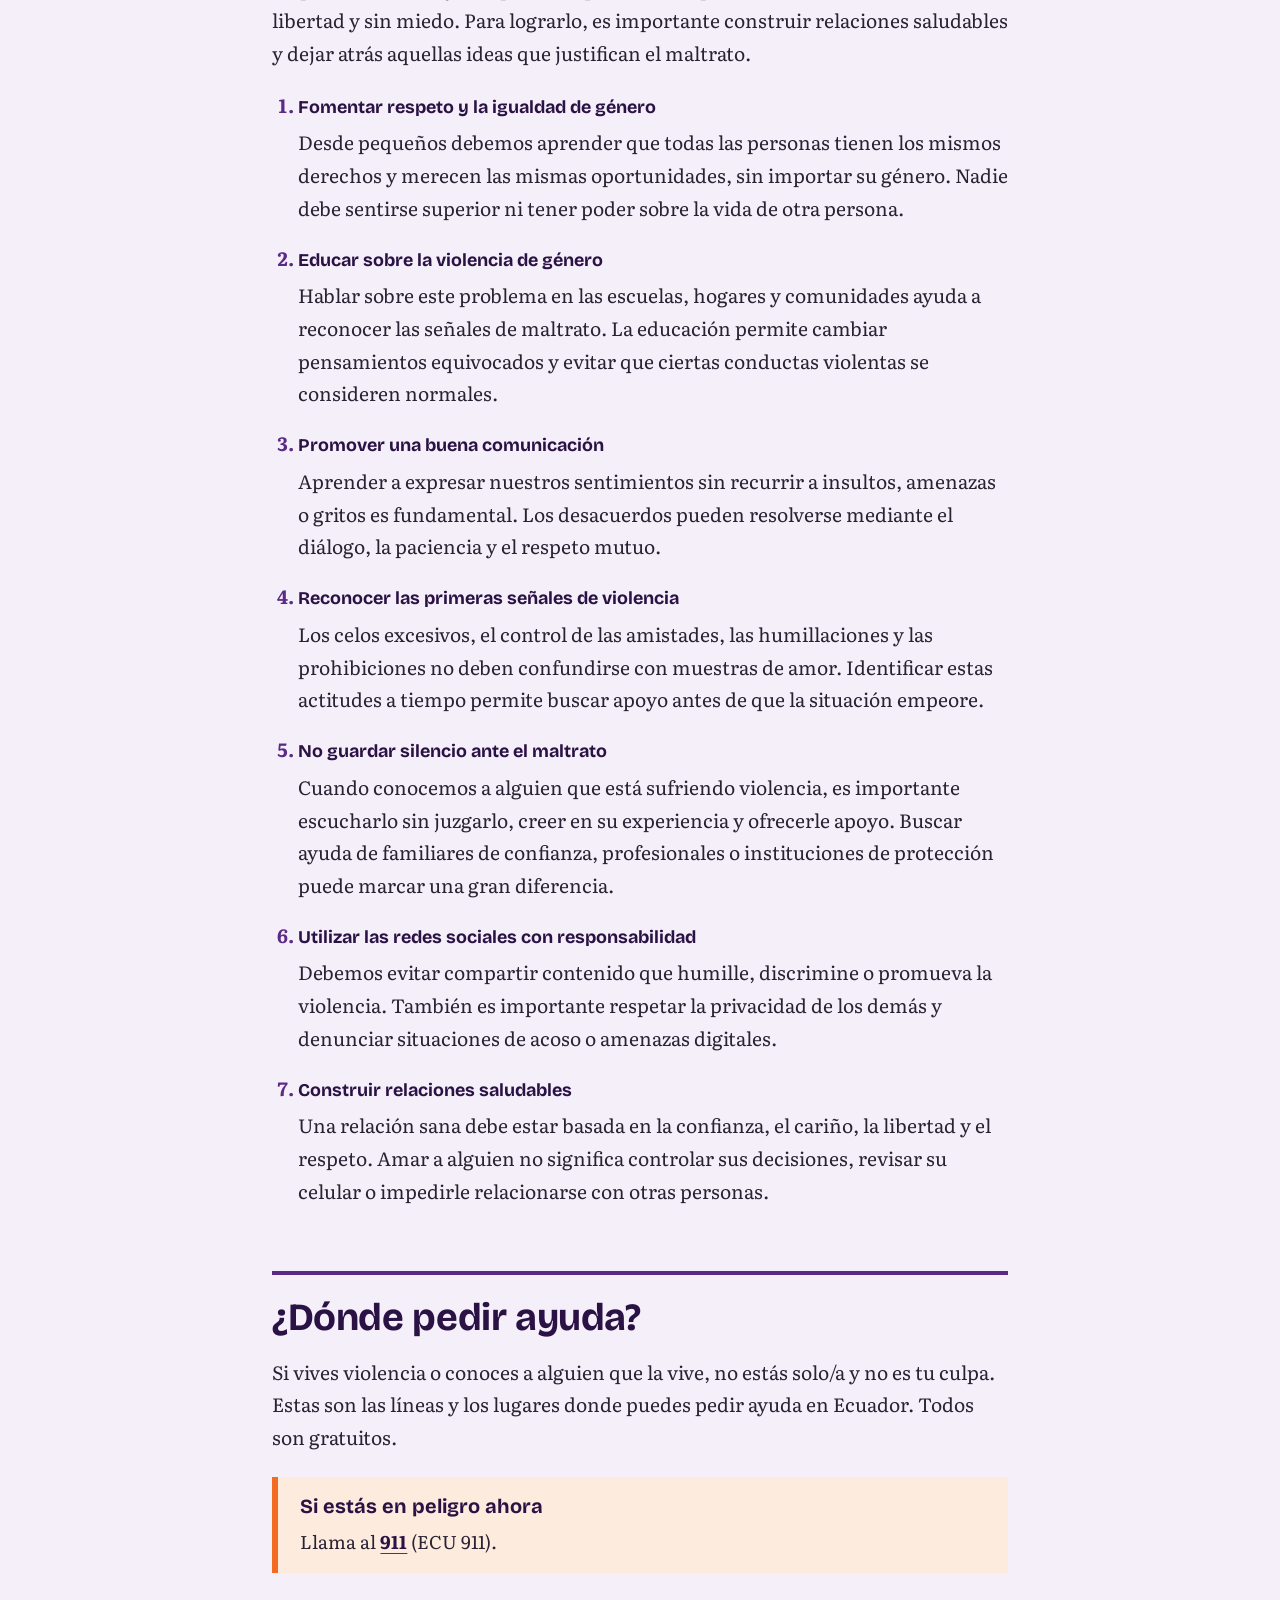
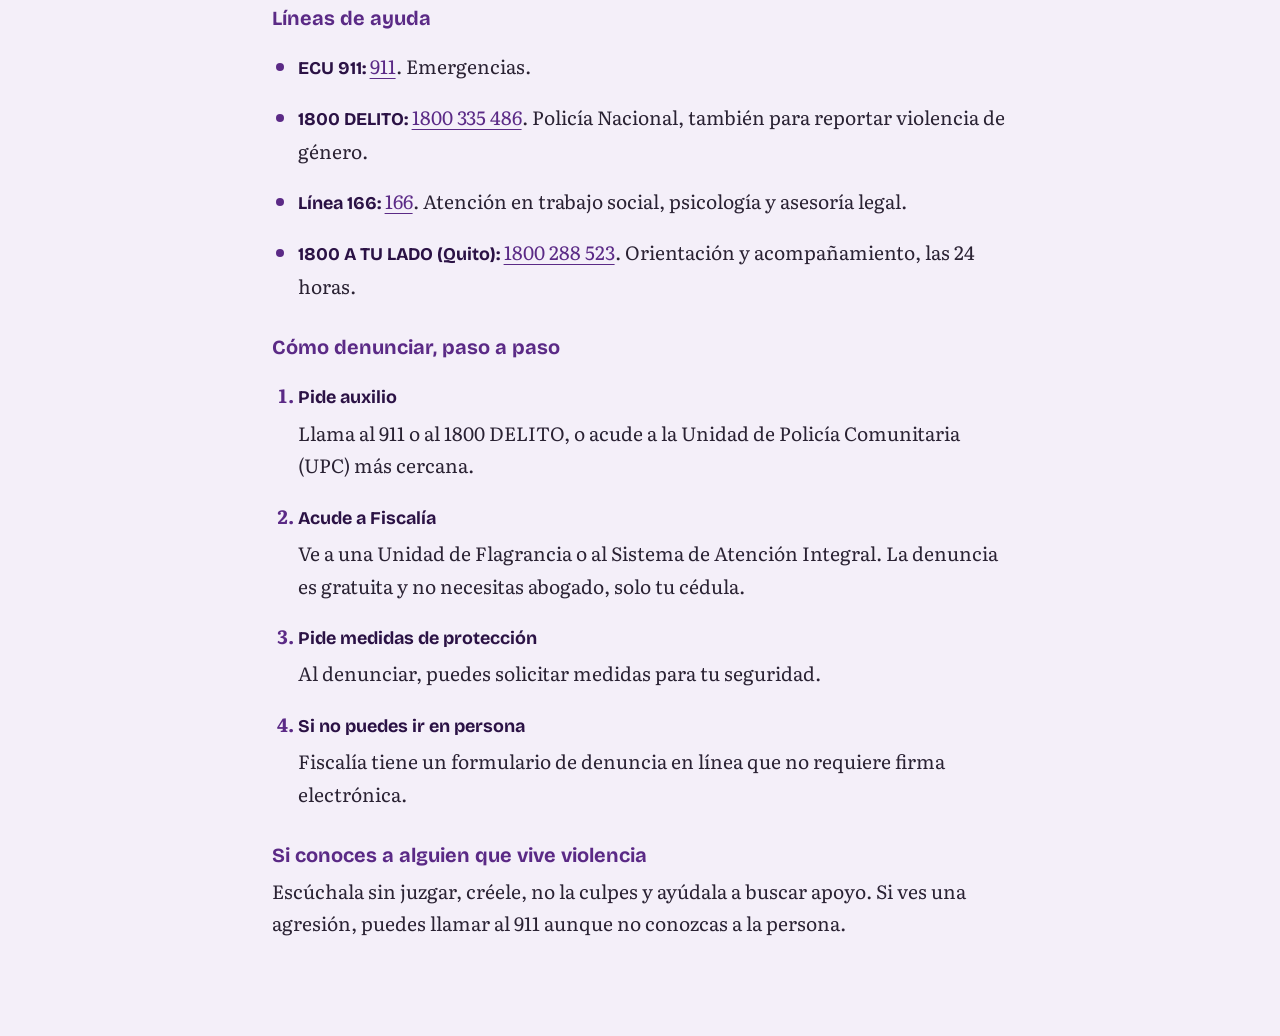
==== commit 6fe4c6ae: "Update index.html" ====
--- a/index.html
+++ b/index.html
@@ -111,15 +111,15 @@
                 <ol>
                     <li>
                         <strong>Fase de acumulación de tensión</strong>
-                        <p>En esta etapa comienzan a aparecer discusiones frecuentes, celos, reclamos, insultos o comportamientos que generan incomodidad y miedo. La persona que sufre violencia intenta evitar los conflictos, cuidando lo que dice o hace para no provocar una reacción negativa. Poco a poco, la relación se convierte en un ambiente de preocupación e inseguridad.</p>
+                        <p>Comienzan las discusiones, los celos, los insultos y los comportamientos que generan miedo e inseguridad. La persona afectada intenta evitar los conflictos.</p>
                     </li>
                     <li>
                         <strong>Fase de explosión o agresión</strong>
-                        <p>Es el momento en el que la tensión acumulada se transforma en una agresión. Puede manifestarse mediante golpes, amenazas, gritos, humillaciones o cualquier otra forma de violencia. Durante esta fase, la persona afectada puede sentir miedo, tristeza, desesperación e incluso culpa, aunque es importante comprender que la responsabilidad de la agresión siempre pertenece a quien la comete.</p>
+                        <p>La tensión acumulada se transforma en violencia física, verbal o psicológica, provocando miedo, tristeza y desesperación en la víctima.</p>
                     </li>
                     <li>
                         <strong>Fase de arrepentimiento o reconciliación</strong>
-                        <p>Después de la agresión, quien ejerció la violencia puede mostrar arrepentimiento, pedir perdón, hacer promesas de cambio o demostrar cariño para recuperar la confianza de la otra persona. Esto puede generar esperanza de que la situación mejorará. Sin embargo, si no existe un cambio real y sostenido, las conductas violentas pueden volver a repetirse.</p>
+                        <p>El agresor pide perdón, promete cambiar y demuestra cariño. Sin embargo, si no existe un cambio verdadero, el ciclo de violencia puede repetirse.</p>
                     </li>
                 </ol>
                 <img class="figura" src="./imagenes/ciclo-violencia.png" alt="Ejemplo del ciclo de violencia" >
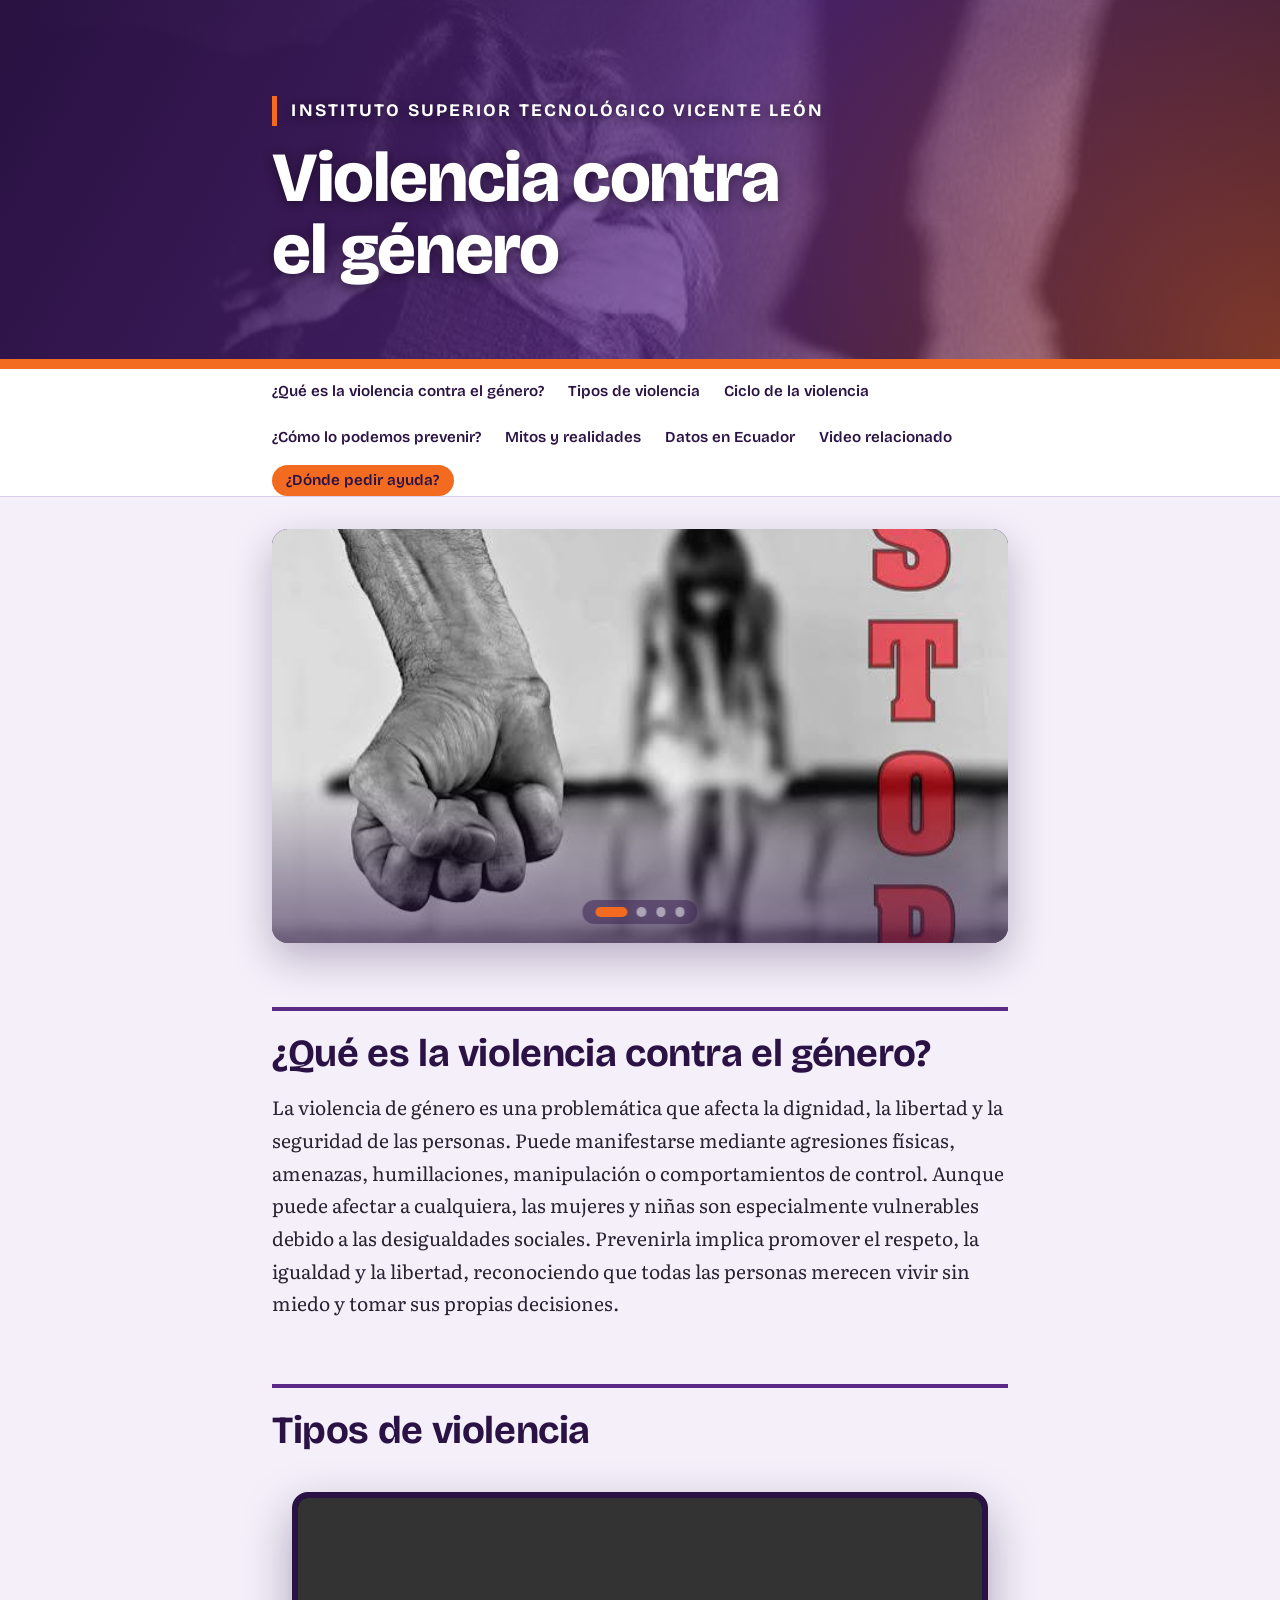
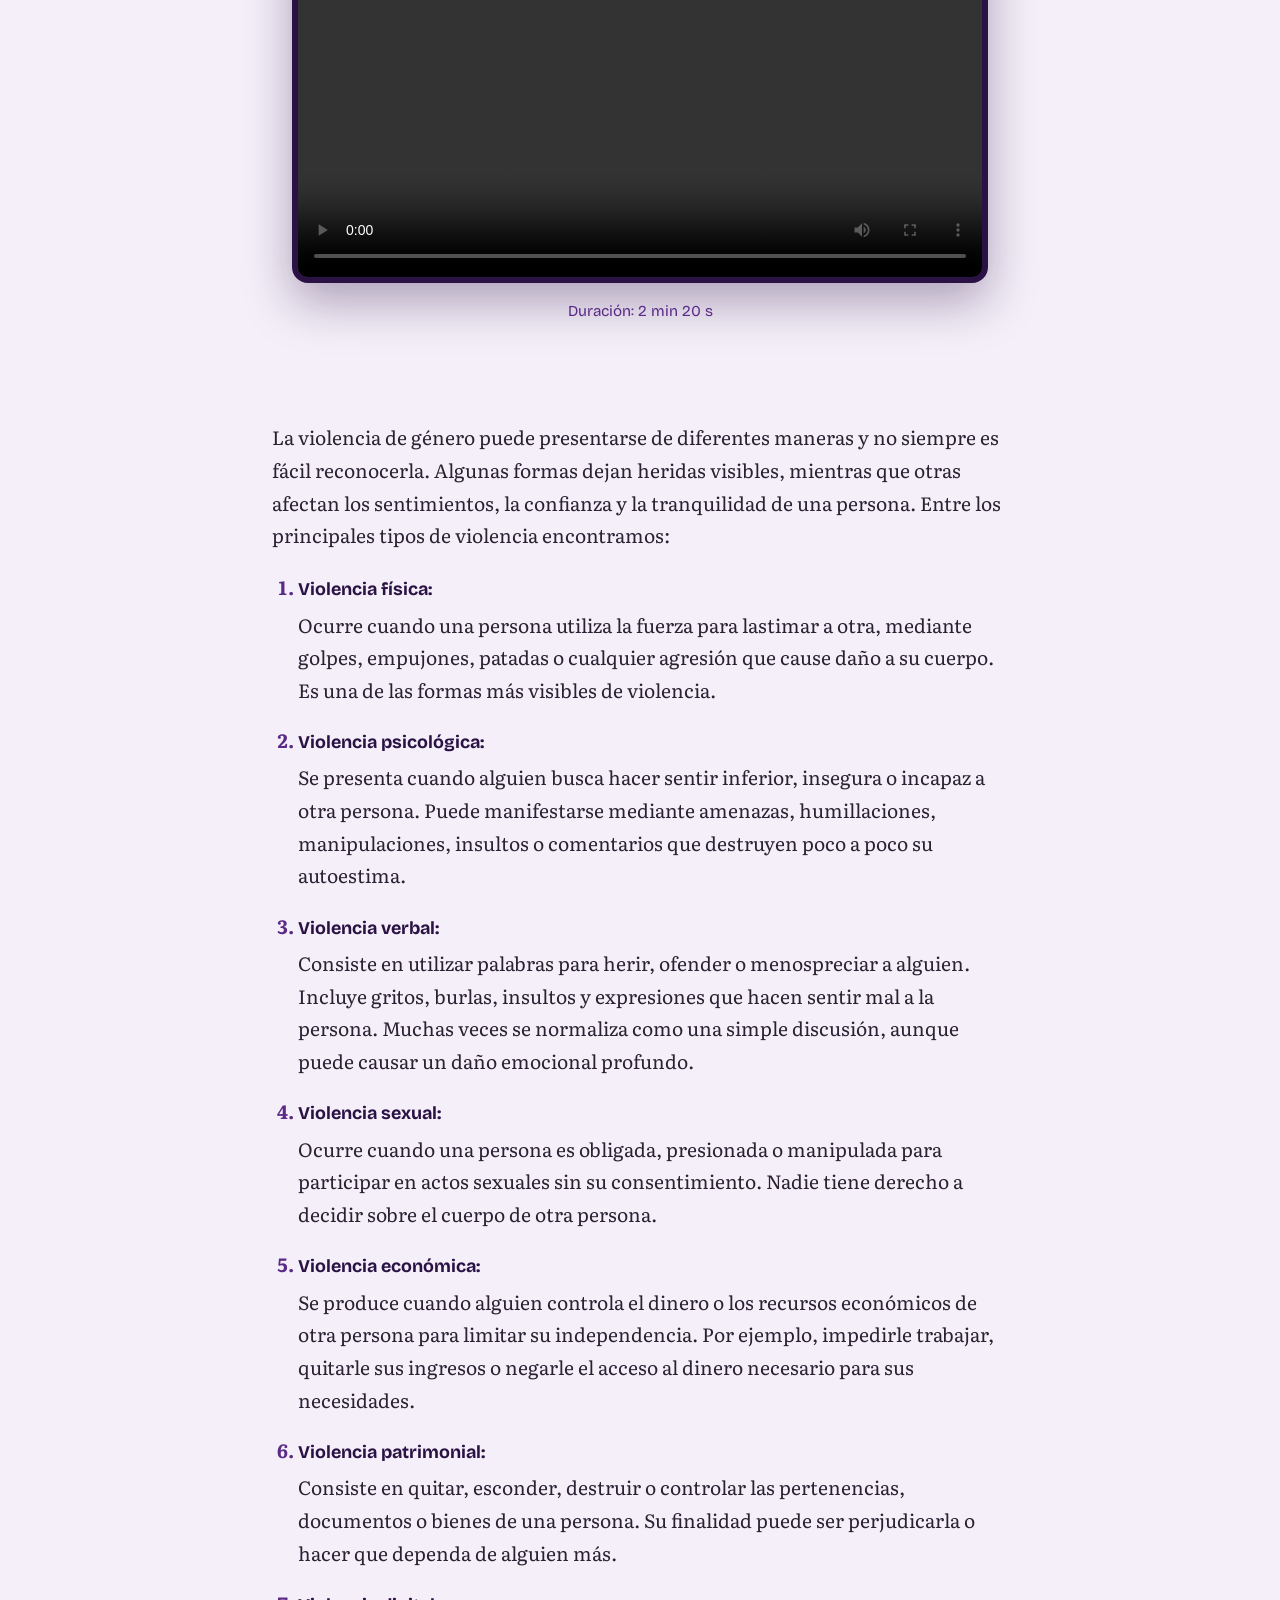
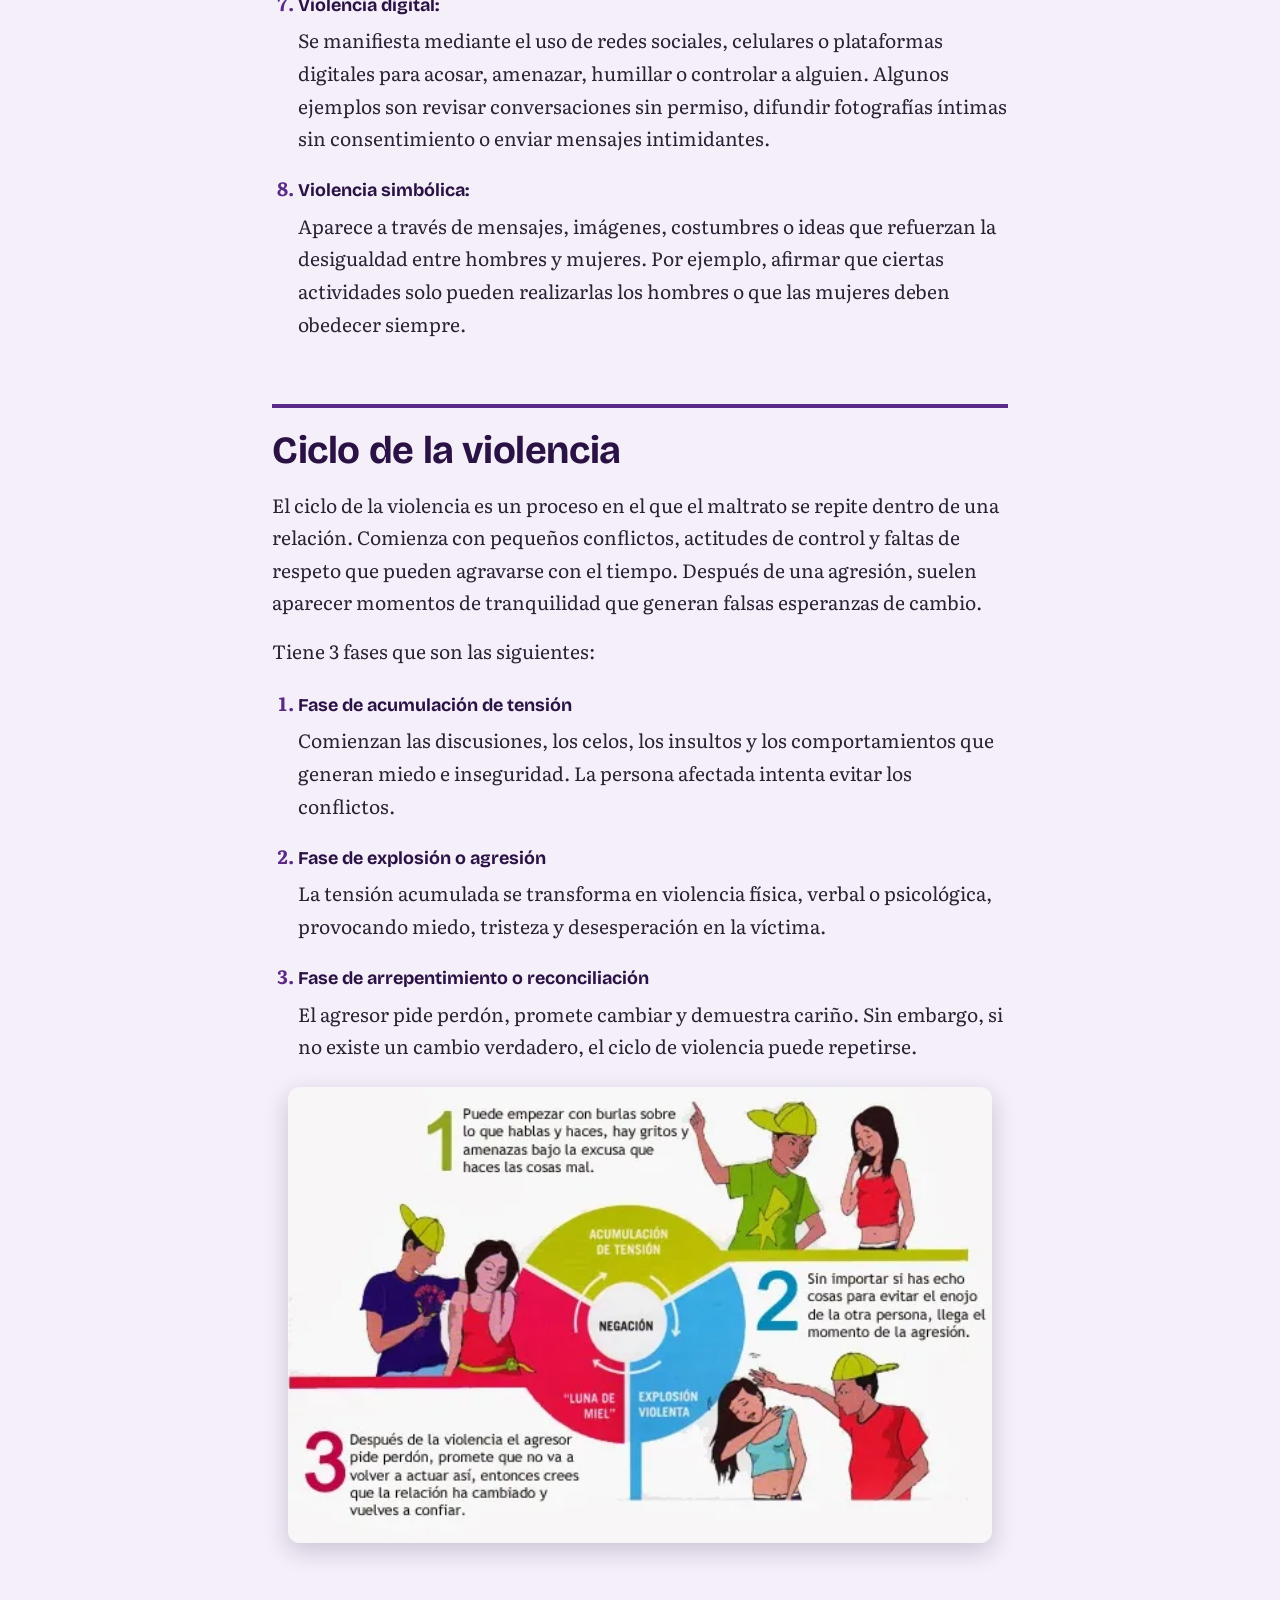
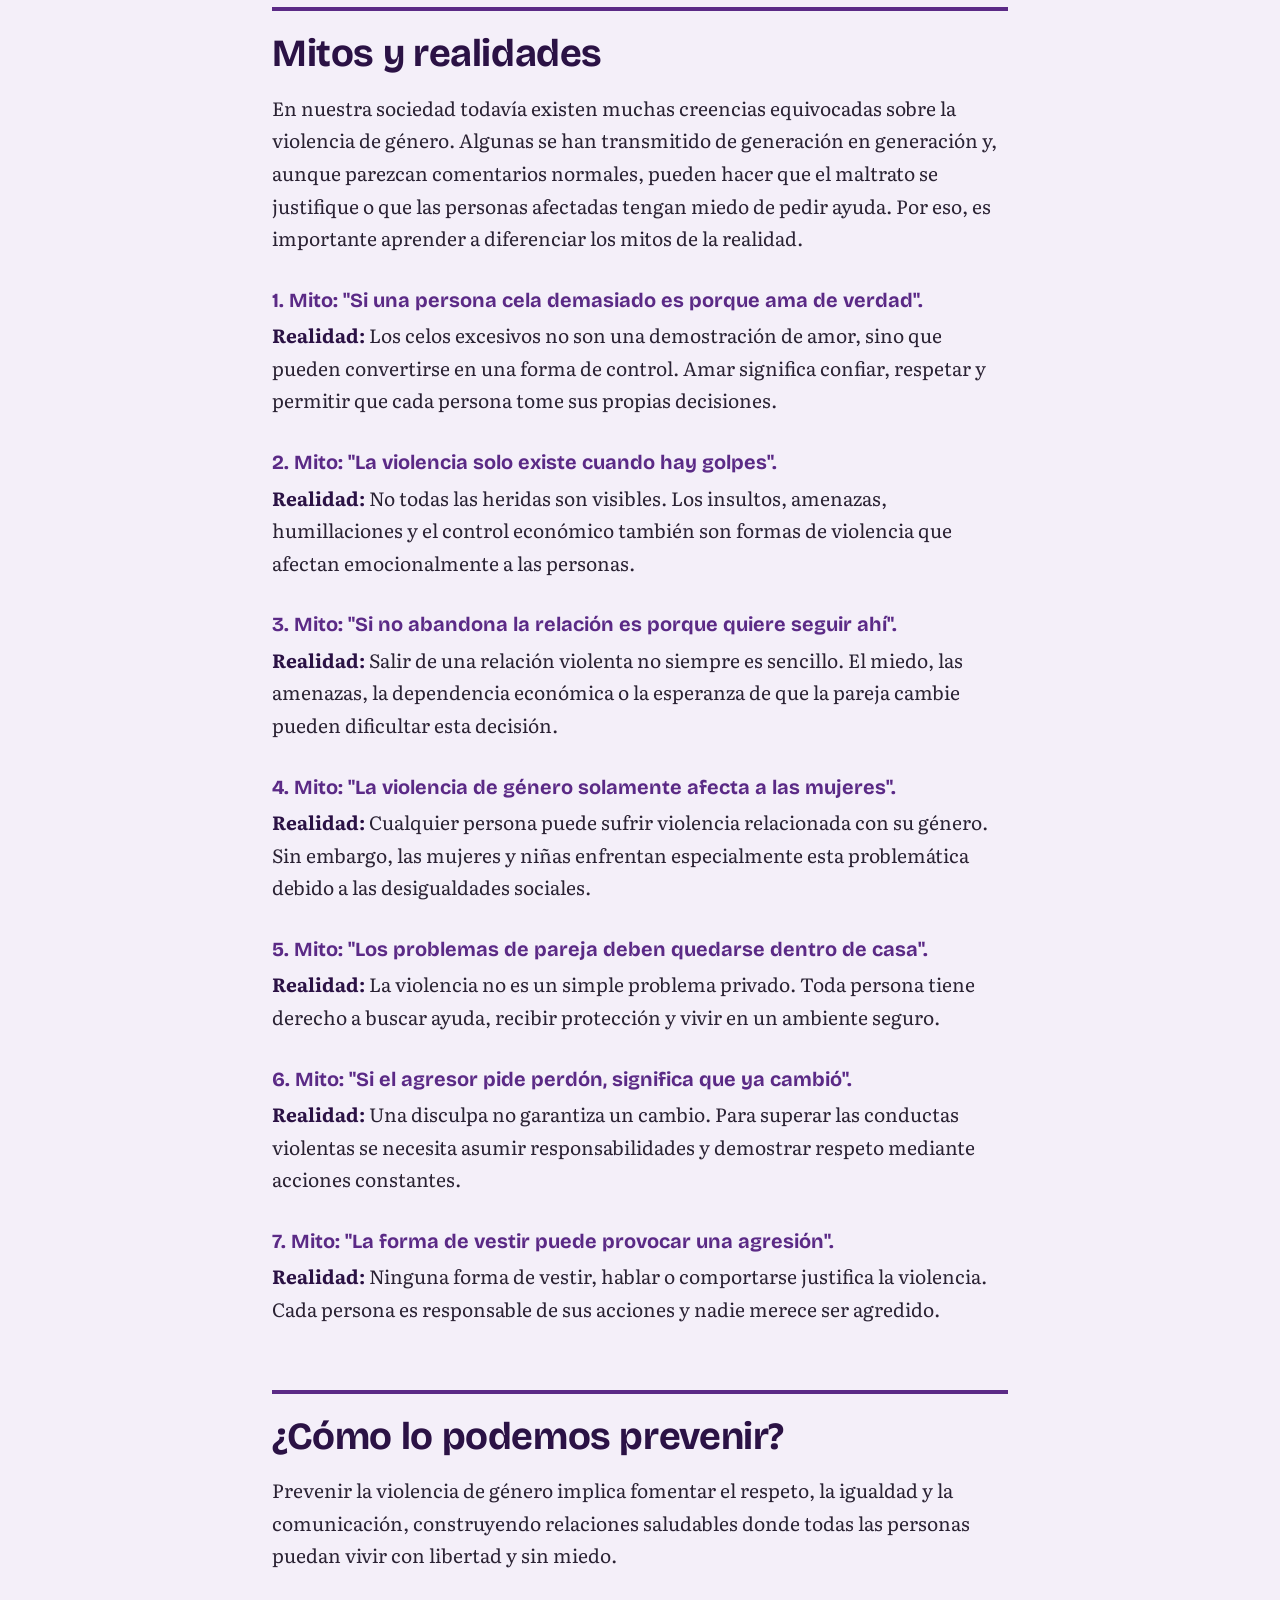
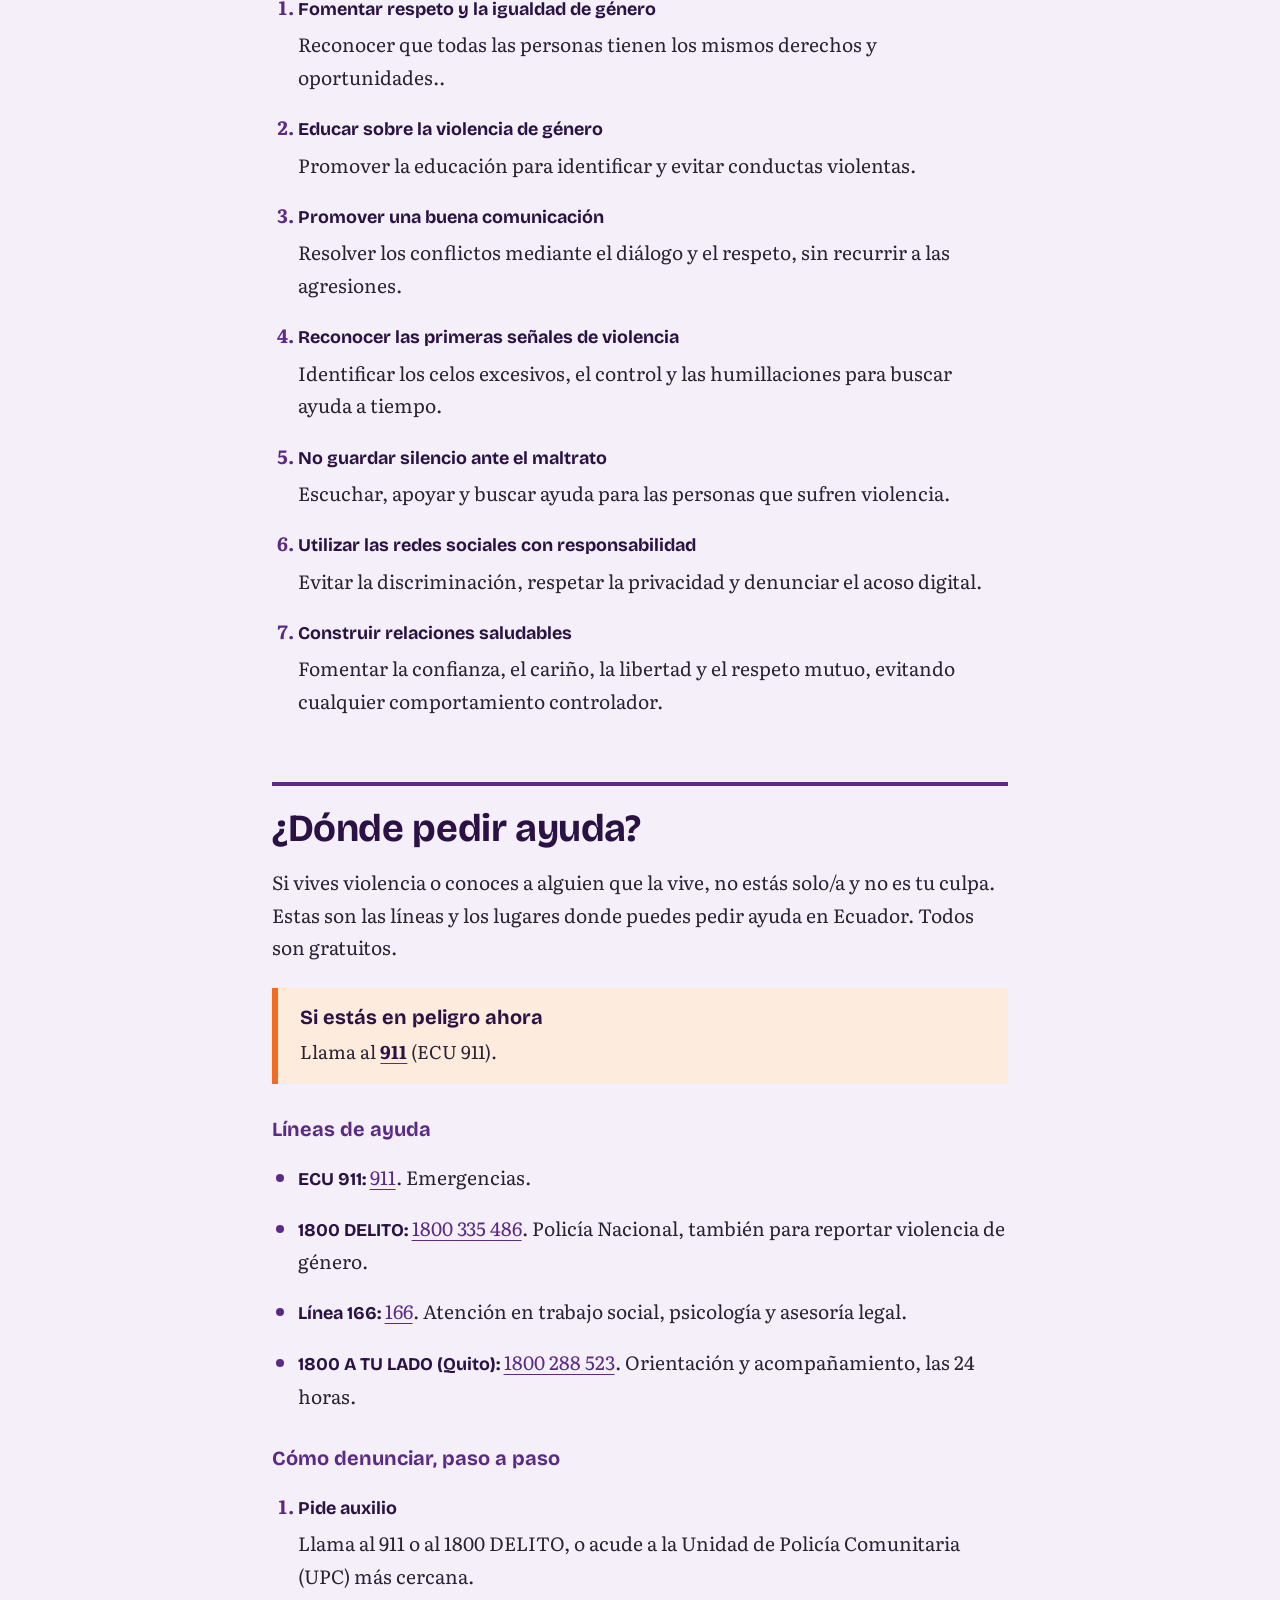
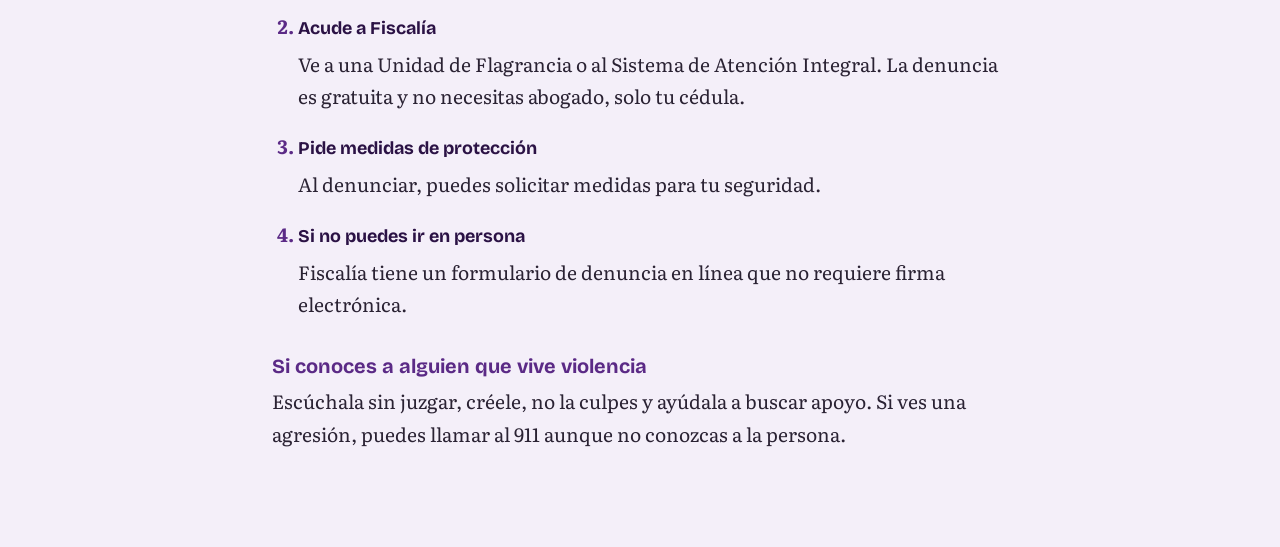
==== commit 3b7ba3fc: "Update index.html" ====
--- a/index.html
+++ b/index.html
@@ -151,35 +151,35 @@
             </article>
             <article id="articulo5">
                 <h2 id="prevencion">¿Cómo lo podemos prevenir?</h2>
-                <p>Prevenir la violencia de género es una responsabilidad que comienza con nuestras propias acciones y con la manera en que tratamos a los demás. No se trata solamente de evitar los golpes o las agresiones, sino también de aprender a respetar, escuchar y comprender que todas las personas merecen vivir con libertad y sin miedo. Para lograrlo, es importante construir relaciones saludables y dejar atrás aquellas ideas que justifican el maltrato.</p>
+                <p>Prevenir la violencia de género implica fomentar el respeto, la igualdad y la comunicación, construyendo relaciones saludables donde todas las personas puedan vivir con libertad y sin miedo.</p>
                 <ol>
                     <li>
                         <strong>Fomentar respeto y la igualdad de género</strong>
-                        <p>Desde pequeños debemos aprender que todas las personas tienen los mismos derechos y merecen las mismas oportunidades, sin importar su género. Nadie debe sentirse superior ni tener poder sobre la vida de otra persona.</p>
+                        <p>Reconocer que todas las personas tienen los mismos derechos y oportunidades..</p>
                     </li>
                     <li>
                         <strong>Educar sobre la violencia de género</strong>
-                        <p>Hablar sobre este problema en las escuelas, hogares y comunidades ayuda a reconocer las señales de maltrato. La educación permite cambiar pensamientos equivocados y evitar que ciertas conductas violentas se consideren normales.</p>
+                        <p>Promover la educación para identificar y evitar conductas violentas.</p>
                     </li>
                     <li>
                         <strong>Promover una buena comunicación</strong>
-                        <p>Aprender a expresar nuestros sentimientos sin recurrir a insultos, amenazas o gritos es fundamental. Los desacuerdos pueden resolverse mediante el diálogo, la paciencia y el respeto mutuo.</p>
+                        <p>Resolver los conflictos mediante el diálogo y el respeto, sin recurrir a las agresiones.</p>
                     </li>
                     <li>
                         <strong>Reconocer las primeras señales de violencia</strong>
-                        <p>Los celos excesivos, el control de las amistades, las humillaciones y las prohibiciones no deben confundirse con muestras de amor. Identificar estas actitudes a tiempo permite buscar apoyo antes de que la situación empeore.</p>
+                        <p>Identificar los celos excesivos, el control y las humillaciones para buscar ayuda a tiempo.</p>
                     </li>
                     <li>
                         <strong>No guardar silencio ante el maltrato</strong>
-                        <p>Cuando conocemos a alguien que está sufriendo violencia, es importante escucharlo sin juzgarlo, creer en su experiencia y ofrecerle apoyo. Buscar ayuda de familiares de confianza, profesionales o instituciones de protección puede marcar una gran diferencia.</p>
+                        <p>Escuchar, apoyar y buscar ayuda para las personas que sufren violencia.</p>
                     </li>
                     <li>
                         <strong>Utilizar las redes sociales con responsabilidad</strong>
-                        <p>Debemos evitar compartir contenido que humille, discrimine o promueva la violencia. También es importante respetar la privacidad de los demás y denunciar situaciones de acoso o amenazas digitales.</p>
+                        <p>Evitar la discriminación, respetar la privacidad y denunciar el acoso digital.</p>
                     </li>
                     <li>
                         <strong>Construir relaciones saludables</strong>
-                        <p>Una relación sana debe estar basada en la confianza, el cariño, la libertad y el respeto. Amar a alguien no significa controlar sus decisiones, revisar su celular o impedirle relacionarse con otras personas.</p>
+                        <p>Fomentar la confianza, el cariño, la libertad y el respeto mutuo, evitando cualquier comportamiento controlador.</p>
                     </li>
                 </ol>
             </article>
